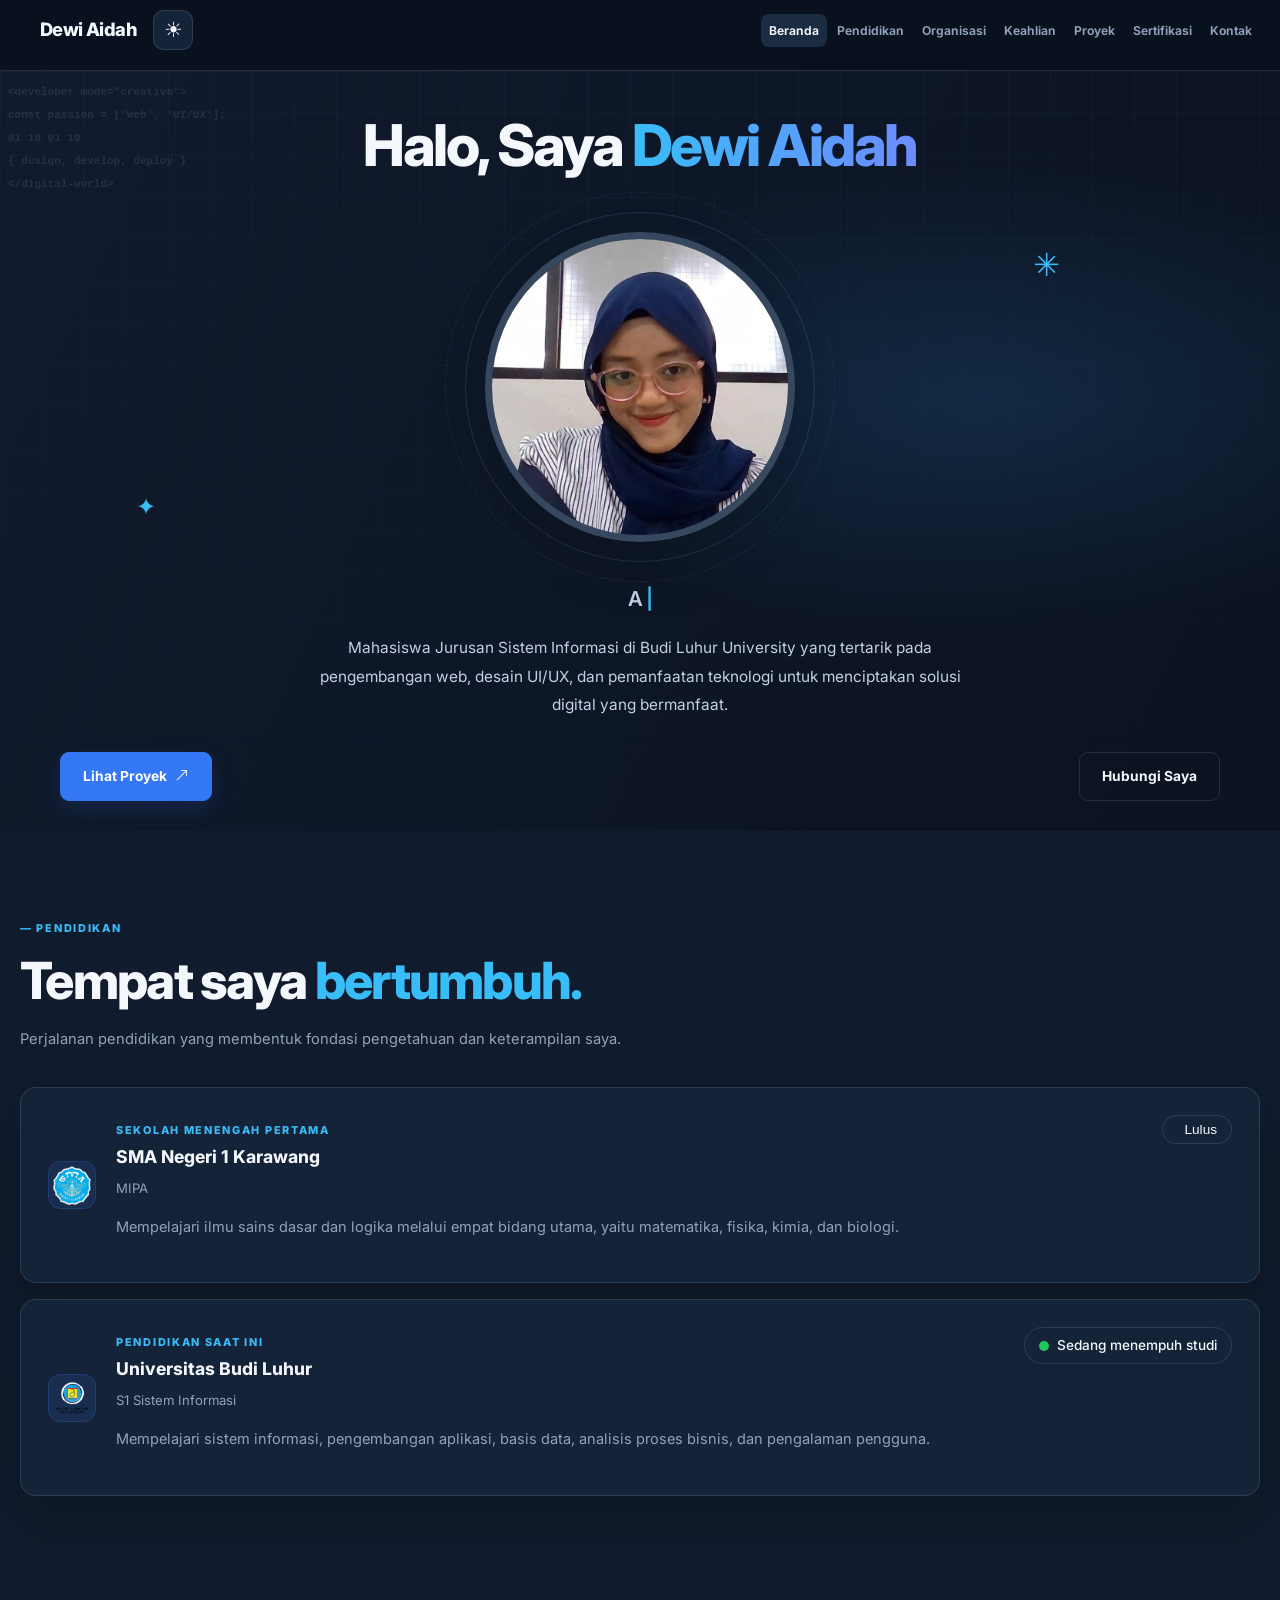
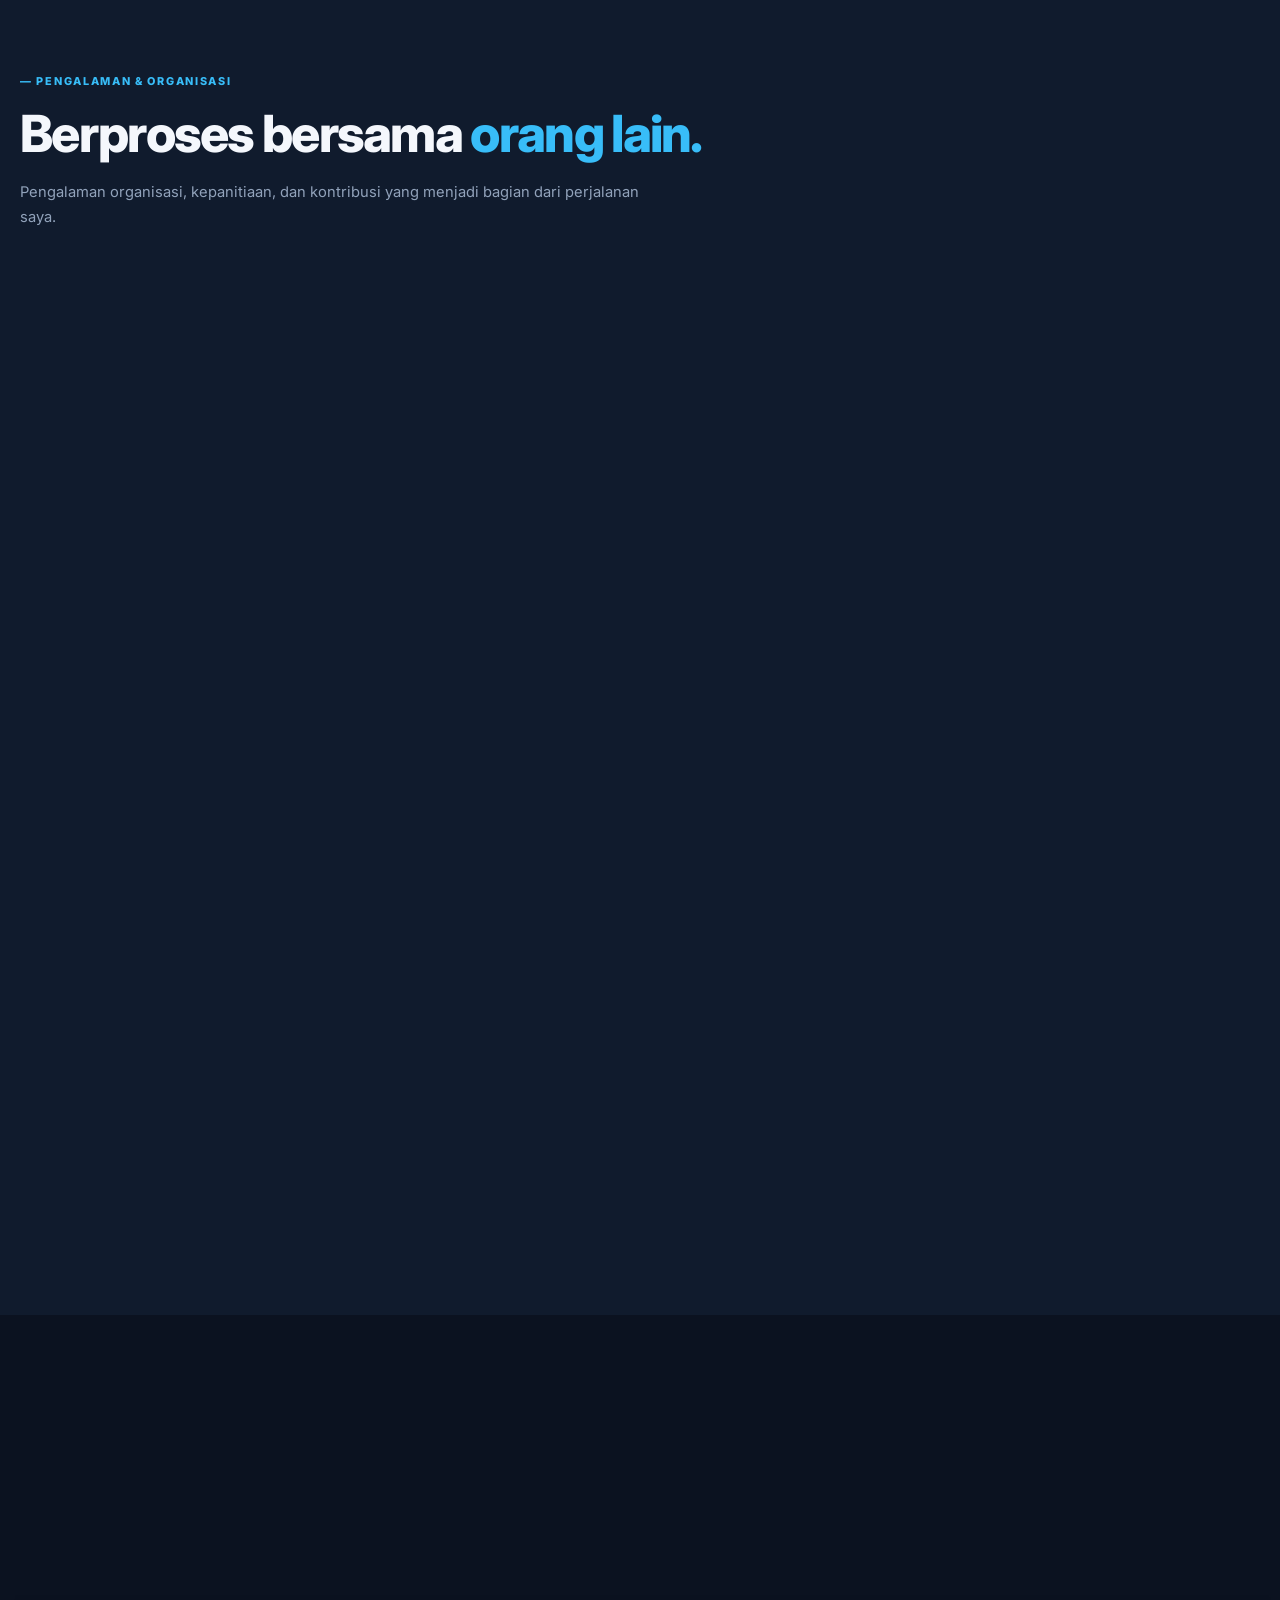
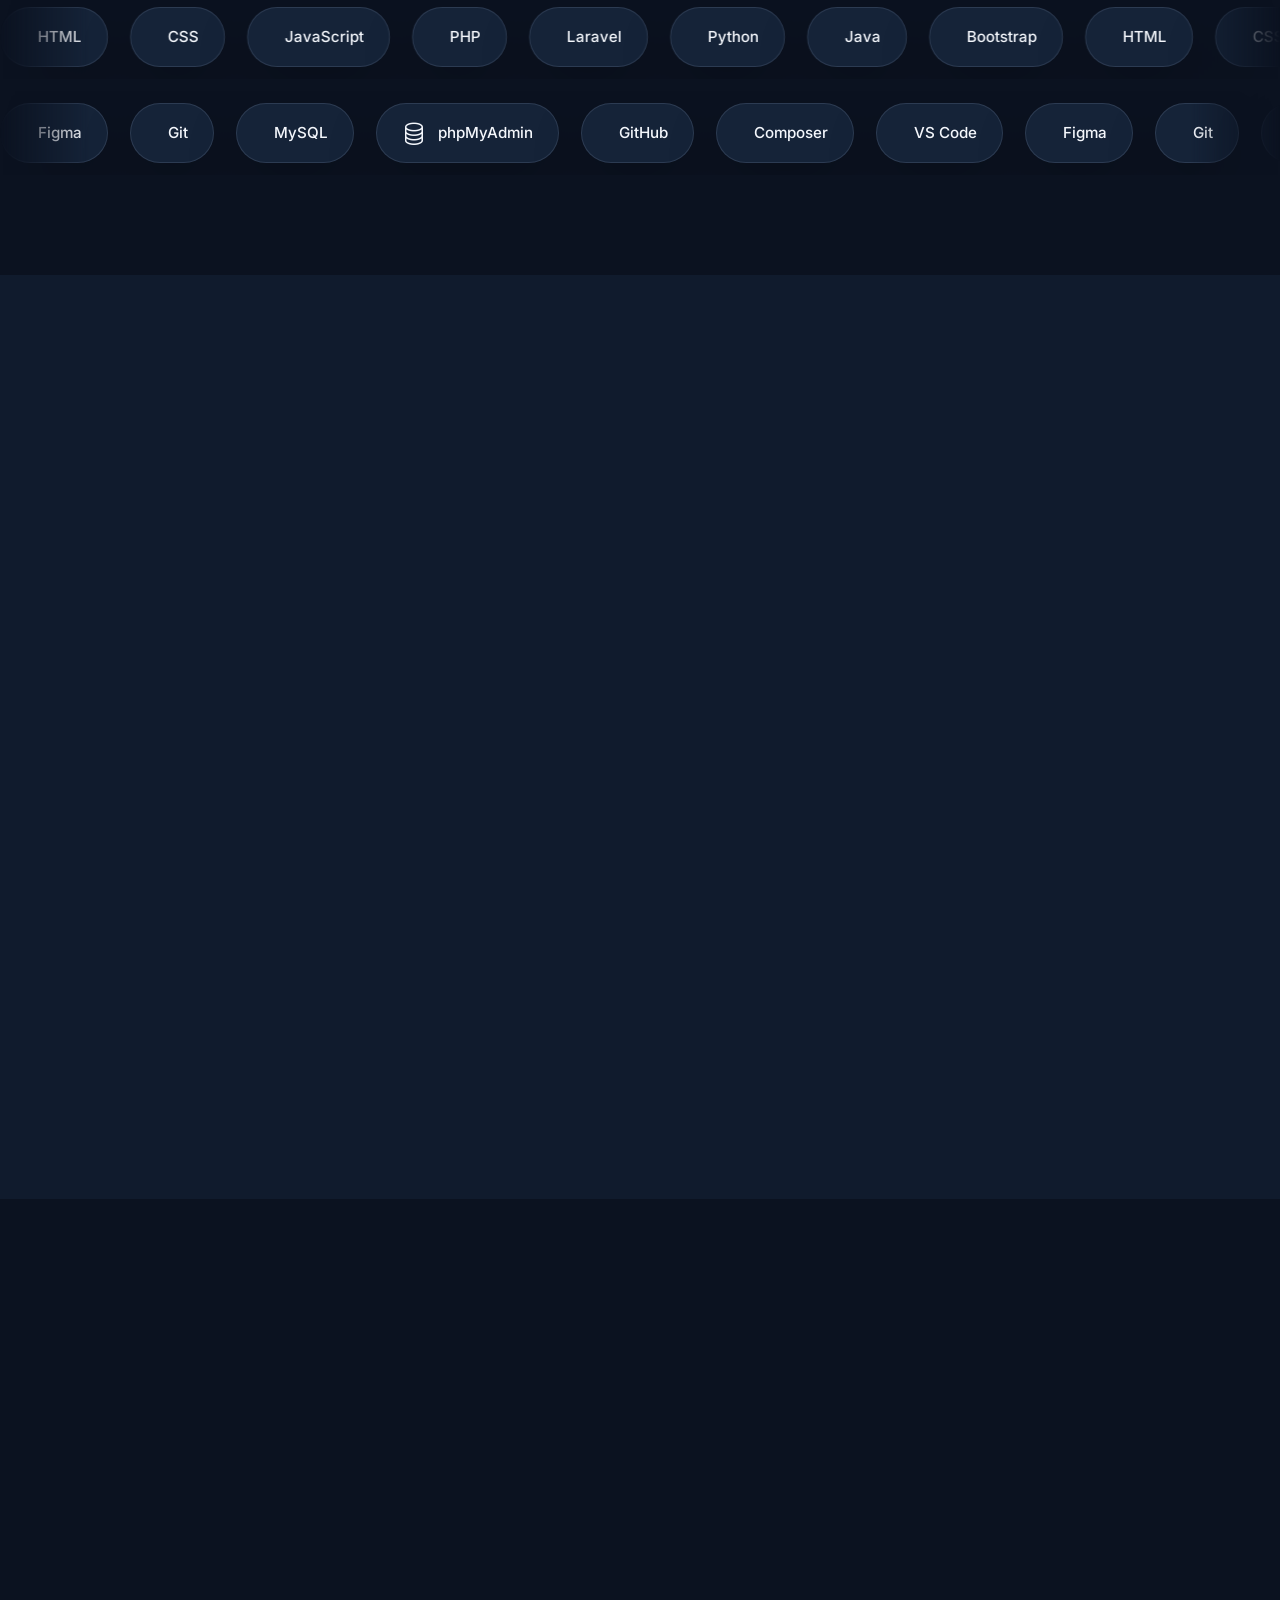
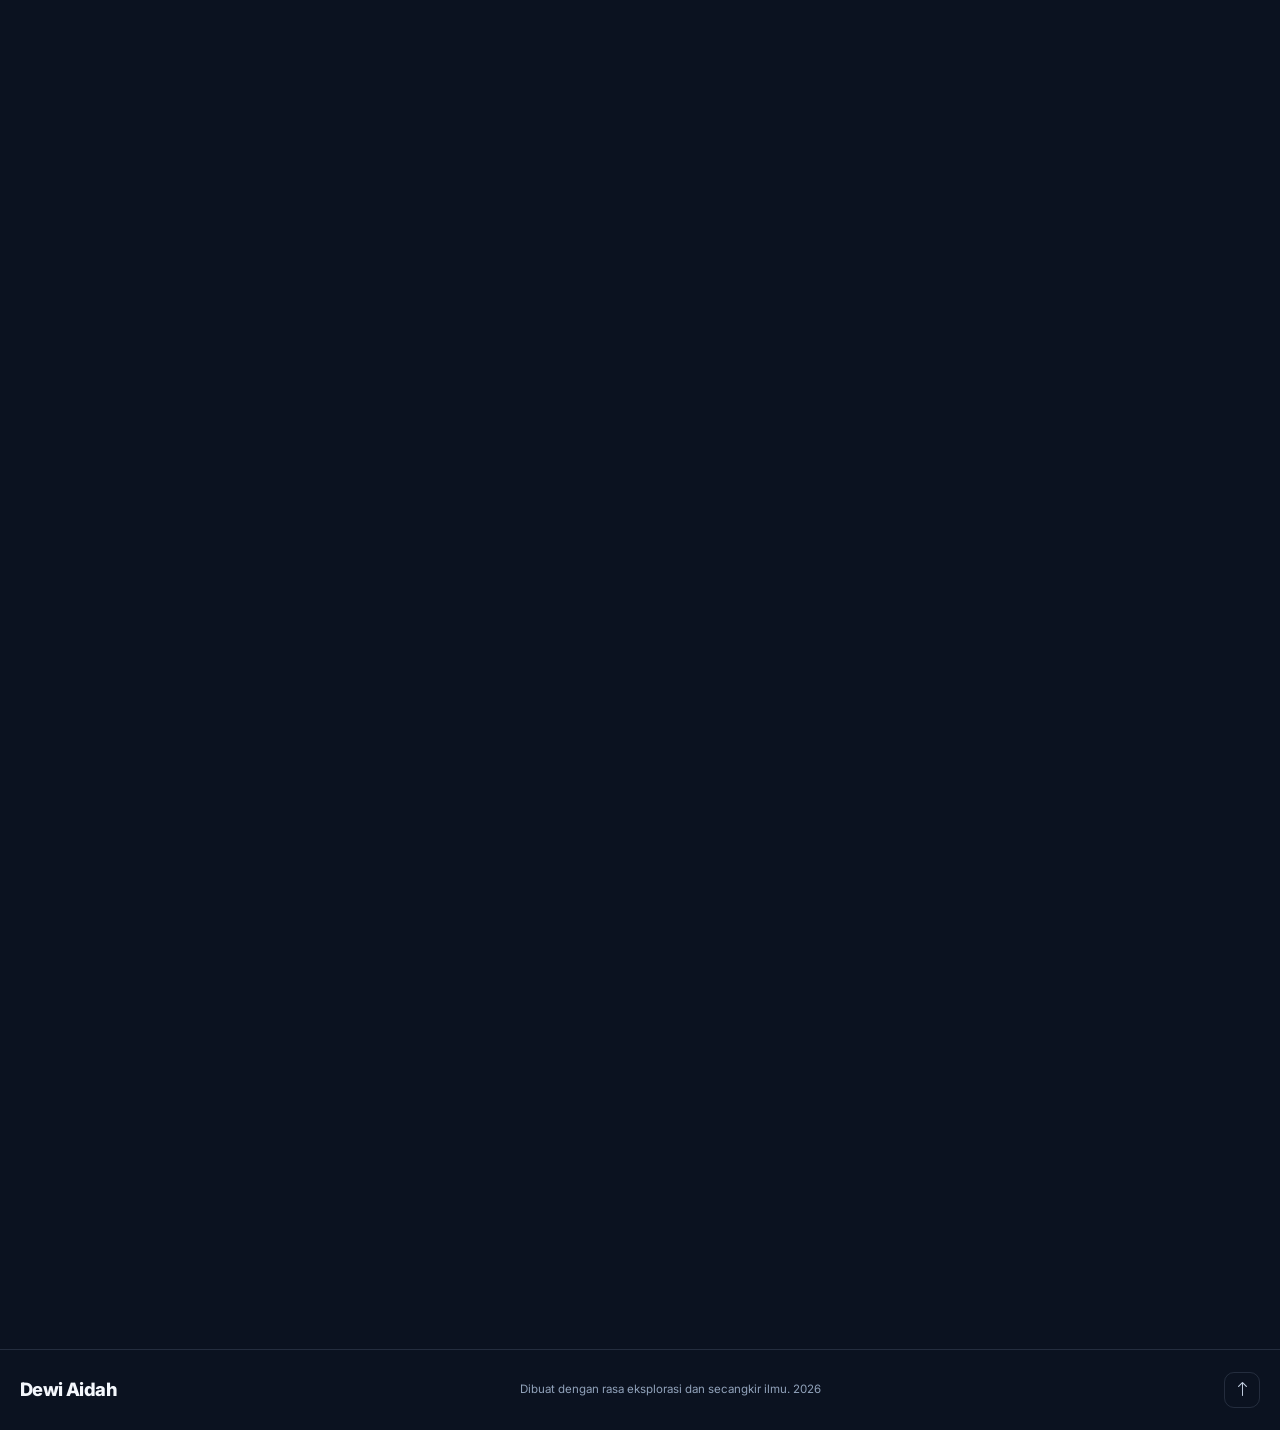
==== index.html @ b9f91bd3 "Rename cv.html to index.html" ====
<!doctype html>
<html lang="id" data-theme="dark">
<head>
  <meta charset="utf-8">
  <meta name="viewport" content="width=device-width, initial-scale=1">
  <meta name="description" content="Portfolio Dewi Aidah, mahasiswa Sistem Informasi Universitas Budi Luhur.">

  <title>Dewi Aidah — Portfolio</title>

  <!-- Bootstrap CSS lokal -->
  <link rel="stylesheet" href="./bootstrap/css/bootstrap.min.css">

  <!-- Bootstrap Icons lokal: pilih satu file saja -->
  <link rel="stylesheet" href="./bootstrap-icons/font/bootstrap-icons.min.css">

  <!-- Devicon: untuk ikon bahasa pemrograman dan teknologi -->
  <link rel="stylesheet" href="https://cdn.jsdelivr.net/gh/devicons/devicon@v2.17.0/devicon.min.css">

  <!-- CSS buatan sendiri: tetap paling akhir -->
  <link rel="stylesheet" href="./style.css">
  <link rel="stylesheet" href="./bootstrap-icons/font/bootstrap-icons.min.css">
<link rel="stylesheet"
      href="./bootstrap-icons-1.13.2/bootstrap-icons.min.css">
</style>
</head>

<body>
    <header class="site-header">
    <nav class="navbar navbar-expand-xl">
      <div class="container">
        <a class="navbar-brand brand" href="#home" aria-label="Dewi Aidah, ke beranda">Dewi Aidah</a>
        <div class="nav-actions order-xl-3">
  <button
    class="theme-toggle"
    id="themeToggle"
    type="button"
    aria-label="Aktifkan tema terang"
    title="Ganti tema">
    <span id="themeIcon" aria-hidden="true">☀</span>
  </button>

  <button class="navbar-toggler" id="navToggle" type="button" aria-controls="mainNav" aria-expanded="false" aria-label="Buka navigasi">
    <span id="menuIcon" aria-hidden="true">☰</span>
  </button>
</div>
        <div class="navbar-collapse order-xl-2" id="mainNav">
          <ul class="navbar-nav ms-xl-auto">
            <li class="nav-item"><a class="nav-link active" href="#home">Beranda</a></li>
            <li class="nav-item"><a class="nav-link" href="#education">Pendidikan</a></li>
            <li class="nav-item"><a class="nav-link" href="#organization">Organisasi</a></li>
            <li class="nav-item"><a class="nav-link" href="#skills">Keahlian</a></li>
            <li class="nav-item"><a class="nav-link" href="#projects">Proyek</a></li>
            <li class="nav-item"><a class="nav-link" href="#certificates">Sertifikasi</a></li>
            <li class="nav-item"><a class="nav-link" href="#contact">Kontak</a></li>
          </ul>
        </div>
      </div>
    </nav>
  </header>
  <main>
    <section class="hero section-anchor" id="home">
      <div class="code-text" aria-hidden="true">&lt;developer mode="creative"&gt;<br>  const passion = ['Web', 'UI/UX'];<br>  01 10 01 10<br> { design, develop, deploy }<br>&lt;/digital-world&gt;</div>
      <div class="hero-grid" aria-hidden="true"></div>
      <div class="container hero-container">
        <div class="row align-items-center g-5">
          <div class="col-lg-7 hero-copy reveal">
           
            <h1 text align="center">Halo, Saya <span class="gradient-text">Dewi Aidah</span></h1>
            <div class="col-lg-5 reveal">
            <div class="portrait-stage">
              <div class="portrait-orbit orbit-one"></div><div class="portrait-orbit orbit-two"></div>
              <div class="portrait-frame">
                <img src="images/FotoCV_Web.jpeg" alt="Foto profil Dewi Aidah" id="profilePhoto">
                <div class="portrait-placeholder" id="photoPlaceholder"><i class="bi bi-person-circle"></i><span>Tambahkan foto kamu</span></div>
              </div>
              
              <div class="portrait-spark spark-one">✳</div><div class="portrait-spark spark-two">✦</div>
            </div>
          </div>
        </div>
            <h2 class="hero-subtitle"><span id="typedText">Information Systems Student</span><span class="typing-cursor">|</span></h2>
            <p class="hero-description mx-auto" style="max-width: 650px;">Mahasiswa Jurusan Sistem Informasi di Budi Luhur University yang tertarik pada pengembangan web, desain UI/UX, dan pemanfaatan teknologi untuk menciptakan solusi digital yang bermanfaat.</p>
            <div class="hero-buttons">
              <a href="#projects" class="btn btn-primary-custom">Lihat Proyek<i class="bi bi-arrow-up-right"></i></a>
              <a href="#contact" class="btn btn-outline-custom">Hubungi Saya</a>
            </div>     
</div>
    </section>

<!-- Bagian Pendidikan -->
<section class="section section-soft section-anchor" id="education">
  <div class="container">
    <div class="section-heading reveal">
      <p class="section-index"> — PENDIDIKAN</p>
      <h2>Tempat saya <span>bertumbuh.</span></h2>
      <p class="section-intro">Perjalanan pendidikan yang membentuk fondasi pengetahuan dan keterampilan saya.</p>
    </div>

    <!-- SMAN 1 Karawang -->
    <article class="timeline-card reveal scroll-reveal">
      <div class="timeline-mark">
        <!-- Ganti ikon dengan tag img -->
        <img src="images/logoSmansa.png" alt="Logo SMAN 1 Karawang" class="institution-logo">
      </div>
      <div>
        <span class="eyebrow">SEKOLAH MENENGAH PERTAMA</span>
        <h3>SMA Negeri 1 Karawang</h3>
        <p class="card-subtitle">MIPA</p>
        <p class="body-copy">Mempelajari ilmu sains dasar dan logika melalui empat bidang utama, yaitu matematika, fisika, kimia, dan biologi.</p>
      </div>
      
<button class="btn status-badge status-graduated"><span></span>Lulus</button>
    </article>

    <!-- Universitas Budi Luhur -->
    <article class="timeline-card reveal scroll-reveal">
      <div class="timeline-mark">
        <!-- Ganti ikon dengan tag img -->
        <img src="images/logoBLU.png" alt="Logo Universitas Budi Luhur" class="institution-logo">
      </div>
      <div>
        <span class="eyebrow">PENDIDIKAN SAAT INI</span>
        <h3>Universitas Budi Luhur</h3>
        <p class="card-subtitle">S1 Sistem Informasi</p>
        <p class="body-copy">Mempelajari sistem informasi, pengembangan aplikasi, basis data, analisis proses bisnis, dan pengalaman pengguna.</p>
      </div>
      <!-- Badge Status dengan Titik Hijau Kelap-kelip -->
      <div class="status-badge">
        <span class="status-dot"></span>
        <span class="status-text">Sedang menempuh studi</span>
      </div>
    </article>
  </div>
</section>
<section
  class="section section-soft section-anchor"
  id="organization">
  <div class="container">

    <!-- JUDUL SECTION -->
    <div class="section-heading reveal">
      <p class="section-index">
        — PENGALAMAN & ORGANISASI
      </p>

      <h2>
        Berproses bersama <span>orang lain.</span>
      </h2>

      <p class="section-intro">
        Pengalaman organisasi, kepanitiaan, dan kontribusi
        yang menjadi bagian dari perjalanan saya.
      </p>
    </div>

    <!-- GRID CARD ORGANISASI -->
    <div class="organization-grid reveal">

      <!-- CARD ORGANISASI 1 -->
      <article class="organization-card scroll-reveal">

        <div class="organization-image">
          <img
            src="images/aslab.png"
            alt="Dokumentasi kegiatan organisasi pertama"
            loading="lazy">
        </div>

        <div class="organization-card-body">
          <span class="eyebrow">
            ORGANISASI / KEPANITIAAN
          </span>

          <h3>Laboratorium Komputer ICT Terpadu</h3>

          <p class="organization-role">
            Asisten Laboratorium · 2025-2026
          </p>

          <p class="organization-description">
            Mengelola operasional dan perawatan infrastruktur IT laboratorium, membantu praktikum dan asistensi, serta berkontribusi dalam program kerja labkom.
          </p>
        </div>

      </article>
      <!-- CARD ORGANISASI 2 -->
      <article class="organization-card scroll-reveal">

        <div class="organization-image">
          <img
            src="images/awbl.png"
            alt="Dokumentasi kegiatan organisasi ketiga"
            loading="lazy">
        </div>

        <div class="organization-card-body">
          <span class="eyebrow">
            KEGIATAN KAMPUS
          </span>

          <h3>Proyek Aplikasi Wawasan Kebudiluhuran</h3>

          <p class="organization-role">
            Pemateri · 2026
          </p>

          <p class="organization-description">
            Edukasi interaktif berbasis gamifikasi yang mengajak siswa sekolah dasar belajar memilah dan memanfaatkan sampah sejak dini melalui aktivitas yang menyenangkan dan edukatif.
          </p>
        </div>
      </article>
<!-- CARD ORGANISASI 3 -->
      <article class="organization-card scroll-reveal">

        <div class="organization-image">
          <img
            src="images/tesnika.png"
            alt="Dokumentasi kegiatan organisasi pertama"
            loading="lazy">
        </div>

        <div class="organization-card-body">
          <span class="eyebrow">
            ORGANISASI / KEPANITIAAN
          </span>

          <h3>Teater Seni SMAN 1 Karawang (Tesnika)</h3>

          <p class="organization-role">
            Wakil Ketua · 2023-2025
          </p>

          <p class="organization-description">
            Ekstrakurikuler teater yang mengembangkan kemampuan akting, komunikasi, dan kolaborasi melalui pertunjukan teater dan kegiatan seni.
          </p>
        </div>

      </article>
      <!-- CARD ORGANISASI 4 -->
      <article class="organization-card scroll-reveal">

        <div class="organization-image">
          <img
            src="images/osis.jpeg"
            alt="Dokumentasi kegiatan organisasi ketiga"
            loading="lazy">
        </div>

        <div class="organization-card-body">
          <span class="eyebrow">
            ORGANISASI / KEPANITIAAN
          </span>

          <h3>OSIS SMAN 1 Karawang</h3>

          <p class="organization-role">
            Divisi Prestasi dan Kreativitas Seni · 2023-2024
          </p>

          <p class="organization-description">
            Mengelola kegiatan dan program kerja OSIS, serta berkontribusi dalam pengembangan kreativitas seni maupun prestasi di lingkungan sekolah.
          </p>
        </div>

      </article>

    </div>
  </div>
</section>
    </div>
  </div>
</section>
    </div>
  </div>
</section>

<section class="section section-anchor" id="skills">
  <div class="container">
    <div class="section-heading reveal">
      <p class="section-index">— KEAHLIAN</p>
      <h2><span>Tools</span> & <span>Skills</span></h2>
      <p class="section-intro">
        Teknologi dan tools yang saya gunakan dalam proses belajar dan pengembangan proyek.
      </p>
    </div>
  </div>

  <!-- BARIS 1: BERGERAK KE KANAN -->
  <div class="skills-marquee" aria-label="Keahlian teknis">
    <div class="skills-track skills-track-right">

      <div class="skills-group">
        <span class="skill-item">
          <i class="devicon-html5-plain colored"></i>
          <span>HTML</span>
        </span>

        <span class="skill-item">
          <i class="devicon-css3-plain colored"></i>
          <span>CSS</span>
        </span>

        <span class="skill-item">
          <i class="devicon-javascript-plain colored"></i>
          <span>JavaScript</span>
        </span>

        <span class="skill-item">
          <i class="devicon-php-plain colored"></i>
          <span>PHP</span>
        </span>

        <span class="skill-item">
          <i class="devicon-laravel-plain colored"></i>
          <span>Laravel</span>
        </span>
        <span class="skill-item">
          <i class="devicon-python-plain colored"></i>
          <span>Python</span>
        </span>

        <span class="skill-item">
          <i class="devicon-java-plain colored"></i>
          <span>Java</span>
        </span>
        <span class="skill-item">
          <i class="devicon-bootstrap-plain colored"></i>
          <span>Bootstrap</span>
        </span>
      </div>

      <!-- DUPLIKASI -->
      <div class="skills-group" aria-hidden="true">
        <span class="skill-item">
          <i class="devicon-html5-plain colored"></i>
          <span>HTML</span>
        </span>

        <span class="skill-item">
          <i class="devicon-css3-plain colored"></i>
          <span>CSS</span>
        </span>

        <span class="skill-item">
          <i class="devicon-javascript-plain colored"></i>
          <span>JavaScript</span>
        </span>

        <span class="skill-item">
          <i class="devicon-php-plain colored"></i>
          <span>PHP</span>
        </span>

        <span class="skill-item">
          <i class="devicon-laravel-plain colored"></i>
          <span>Laravel</span>
        </span>

        <span class="skill-item">
          <i class="devicon-python-plain colored"></i>
          <span>Python</span>
        </span>

        <span class="skill-item">
          <i class="devicon-java-plain colored"></i>
          <span>Java</span>
        </span>

        <span class="skill-item">
          <i class="devicon-bootstrap-plain colored"></i>
          <span>Bootstrap</span>
        </span>
      </div>

    </div>
  </div>

  <!-- BARIS 2: BERGERAK KE KIRI -->
  <div class="skills-marquee" aria-label="Tools dan teknologi">
    <div class="skills-track skills-track-left">

      <div class="skills-group">
        <span class="skill-item">
          <i class="devicon-figma-plain colored"></i>
          <span>Figma</span>
        </span>

        <span class="skill-item">
          <i class="devicon-git-plain colored"></i>
          <span>Git</span>
        </span>

        <span class="skill-item">
          <i class="devicon-mysql-plain colored"></i>
          <span>MySQL</span>
        </span>

        <span class="skill-item">
  <i class="bi bi-database"></i>
  <span>phpMyAdmin</span>
</span>

        <span class="skill-item">
          <i class="devicon-github-original"></i>
          <span>GitHub</span>
        </span>

        <span class="skill-item">
          <i class="devicon-composer-line colored"></i>
          <span>Composer</span>
        </span>
        <span class="skill-item">
          <i class="devicon-vscode-plain colored"></i>
          <span>VS Code</span>
        </span>
      <!-- DUPLIKASI -->
      <div class="skills-group" aria-hidden="true">
        <span class="skill-item">
          <i class="devicon-figma-plain colored"></i>
          <span>Figma</span>
        </span>

        <span class="skill-item">
          <i class="devicon-git-plain colored"></i>
          <span>Git</span>
        </span>

        <span class="skill-item">
          <i class="devicon-mysql-plain colored"></i>
          <span>MySQL</span>
        </span>

        <span class="skill-item">
  <i class="bi bi-database"></i>
  <span>phpMyAdmin</span>
</span>

        <span class="skill-item">
          <i class="devicon-github-original"></i>
          <span>GitHub</span>
        </span>

        <span class="skill-item">
          <i class="devicon-composer-line colored"></i>
          <span>Composer</span>
        </span>

        <span class="skill-item">
          <i class="devicon-vscode-plain colored"></i>
          <span>VS Code</span>
        </span>
    </div>
  </div>
</section>


<section class="section section-soft section-anchor" id="projects">
  <div class="container">

    <div class="section-heading reveal">
      <p class="section-index">— PROYEK PILIHAN</p>
      <h2>Hal yang sedang dan <span>pernah saya bangun.</span></h2>
      <p class="section-intro">
        Kumpulan proyek, eksperimen, dan solusi digital
        yang saya kembangkan selama proses belajar.
      </p>
    </div>

    <div class="row g-4 project-showcase">

      <!-- PROYEK 1: DENGAN FOTO -->
      <div class="col-lg-4 col-md-6">
        <article class="project-tile reveal">

          <div class="project-visual visual-blue">
            <span class="project-category">WEB APPLICATION</span>

            <img
              src="images/dearbeauty.jpeg"
              alt="Preview aplikasi booking makeup artist"
              loading="lazy">

            <span class="project-index">01</span>
          </div>

          <div class="project-info">
            <h3>Sistem Booking Makeup Artist</h3>

            <p>
              Aplikasi pemesanan jasa makeup artist dengan
              fitur booking, pengelolaan pesanan, dan informasi layanan.
            </p>
            
<div class="project-tags">
  <span>Laravel 13</span>
  <span>PHP</span>
  <span>MySQL</span>
  <span>HTML5 & CSS3</span>
  <span>Bootstrap 5</span>
  <span>RESTful API</span>
  <span>Git Version Control</span>
</div>

<a
  href="https://dearbeauty-bookingmua.infinityfreeapp.com/"
  class="project-action"
  target="_blank"
  rel="noopener noreferrer">
  Lihat Proyek <i class="bi bi-arrow-up-right"></i>
</a>


        </article>
      </div>

      <!-- PROYEK 2: TANPA FOTO -->
      <div class="col-lg-4 col-md-6">
        <article class="project-tile project-featured reveal">

          <div class="project-visual visual-dark">
            <span class="project-category">WEB DEVELOPMENT</span>

            <!-- ILUSTRASI TANPA FOTO -->
            <div class="project-illustration">
              <i class="bi bi-code-slash"></i>
              <span>DEWI AIDAH</span>
              <small>Network & System Administration</small>
              <div class="illustration-lines">
                <span></span>
                <span></span>
                <span></span>
              </div>
            </div>

            <span class="project-index">02</span>
          </div>

          <div class="project-info">
            <h3>Simulasi Jaringan & Sistem Berbasis Linux</h3>

            <p>
              Mengonfigurasi jaringan dasar hingga menengah menggunakan MikroTik RouterBoards, subnetting, dan integrasi layanan jaringan berbasis Linux seperti web server (Nginx), domain sistem (DNS), transfer file (FTP), SSH, dan database.
            </p>

            <div class="project-tags">
              <span>MikroTik</span>
              <span>Linux</span>
              <span>Nginx</span>
              <span>DNS</span>
              <span>FTP</span>
              <span>SSH</span>
              <span>MySQL</span>
            </div>
          </div>
        </article>
      </div>

      <!-- PROYEK 3: DENGAN FOTO -->
      <div class="col-lg-4 col-md-6">
        <article class="project-tile reveal">

          <div class="project-visual visual-violet">
            <span class="project-category">UI/UX DESIGN</span>

            <img
              src="images/figma2.png"
              alt="Preview desain platform literasi digital"
              loading="lazy">

            <span class="project-index">03</span>
          </div>

          <div class="project-info">
            <h3>Platform Literasi Digital</h3>

            <p>
              Konsep platform pembelajaran berbasis permainan
              dan AI untuk membantu meningkatkan literasi anak.
            </p>

            <div class="project-tags">
              <span>UI/UX</span>
              <span>Figma</span>
            </div>
          </div>
        </article>
      </div>

    </div>
  </div>
</section>
<section class="section section-anchor" id="certificates">
  <div class="container">
    <div class="section-heading reveal">
      <p class="section-index">— SERTIFIKASI</p>
      <h2>Terus belajar, <span>terus berkembang.</span></h2>
      <p class="section-intro">
      Kumpulan sertifikasi, pelatihan, dan pencapaian dalam perjalanan akademik dan profesional saya.
      </p>
    </div>

    <div class="certificate-grid reveal">

      <!-- CARD SERTIFIKAT 1 -->
      <article class="certificate-card"
        data-certificate="images/EFE1.jpeg"
        data-title="Sertifikat Web Development"
        tabindex="0"
        role="button"
        aria-label="Lihat Sertifikat Web Development">

        <div class="certificate-image">
          <img
            src="images/EFE1.jpeg"
            alt="Sertifikat Web Development"
            loading="lazy">
          <div class="certificate-image-overlay">
            <i class="bi bi-zoom-in"></i>
            <span>Lihat Sertifikat</span>
          </div>
        </div>

        <div class="certificate-card-body">
          <span class="eyebrow">SERTIFIKASI / PELATIHAN</span>
          <h3>High school-level 4 English language training</h3>
          <p class="certificate-organizer">English For Everyone · April 2025</p>
          <p class="certificate-description">
            Online Course untuk meningkatkan kemampuan bahasa Inggris tingkat menengah-atas.
          </p>
        </div>
      </article>


      <!-- CARD SERTIFIKAT 2 -->
      <article class="certificate-card"
        data-certificate="images/ukbi.jpeg"
        data-title="Sertifikat Laravel"
        tabindex="0"
        role="button"
        aria-label="Lihat Sertifikat Laravel">

        <div class="certificate-image">
          <img
            src="images/ukbi.jpeg"
            alt="Sertifikat Laravel"
            loading="lazy">
          <div class="certificate-image-overlay">
            <i class="bi bi-zoom-in"></i>
            <span>Lihat Sertifikat</span>
          </div>
        </div>

        <div class="certificate-card-body">
          <span class="eyebrow">SERTIFIKASI / PELATIHAN</span>
          <h3>Uji  Kemahiran Berbahasa Indonesia</h3>
          <p class="certificate-organizer">Badan Pengembangan dan Pembinaan Bahasa melalui Kelompok Kepakaran dan Layanan Profesional · Mei 2025</p>
          <p class="certificate-description">
            Sertifikasi resmi untuk mengukur kemampuan berbahasa Indonesia secara profesional.
          </p>
        </div>
      </article>


      <!-- CARD SERTIFIKAT 3 -->
      <article class="certificate-card"
        data-certificate="images/MySkill.jpeg"
        data-title="Sertifikat UI/UX Design"
        tabindex="0"
        role="button"
        aria-label="Lihat Sertifikat UI/UX Design">

        <div class="certificate-image">
          <img
            src="images/MySkill.jpeg"
            alt="Sertifikat UI/UX Design"
            loading="lazy">
          <div class="certificate-image-overlay">
            <i class="bi bi-zoom-in"></i>
            <span>Lihat Sertifikat</span>
          </div>
        </div>

        <div class="certificate-card-body">
          <span class="eyebrow">SERTIFIKASI / PENCAPAIAN</span>
          <h3>Python Introduction for Data Analysis</h3>
          <p class="certificate-organizer">MySkill · Juni 2025</p>
          <p class="certificate-description">
            Sertifikasi untuk mengukur kemampuan dalam pengenalan Python untuk analisis data.
          </p>
        </div>
      </article>

      <!-- CARD SERTIFIKAT 4 -->
      <article class="certificate-card"
        data-certificate="images/EFE2.jpeg"
        data-title="Sertifikat Kompetensi"
        tabindex="0"
        role="button"
        aria-label="Lihat Sertifikat Kompetensi">

        <div class="certificate-image">
          <img
            src="images/EFE2.jpeg"
            alt="Sertifikat Kompetensi"
            loading="lazy">
          <div class="certificate-image-overlay">
            <i class="bi bi-zoom-in"></i>
            <span>Lihat Sertifikat</span>
          </div>
        </div>

        <div class="certificate-card-body">
          <span class="eyebrow">SERTIFIKASI / KOMPETENSI</span>
          <h3>High school-level 5 English language training</h3>
          <p class="certificate-organizer">English For Everyone · 2025</p>
          <p class="certificate-description">
            Online Course untuk meningkatkan kemampuan bahasa Inggris tingkat menengah-atas.
          </p>
        </div>
      </article>
      <!-- CARD SERTIFIKAT 5 -->
      <article class="certificate-card"
        data-certificate="images/RevoU.jpeg"
        data-title="Sertifikat Web Development"
        tabindex="0"
        role="button"
        aria-label="Lihat Sertifikat Web Development">

        <div class="certificate-image">
          <img
            src="images/RevoU.jpeg"
            alt="Sertifikat Web Development"
            loading="lazy">
          <div class="certificate-image-overlay">
            <i class="bi bi-zoom-in"></i>
            <span>Lihat Sertifikat</span>
          </div>
        </div>

        <div class="certificate-card-body">
          <span class="eyebrow">SERTIFIKASI / PELATIHAN</span>
          <h3>Intro to Data Analytics</h3>
          <p class="certificate-organizer">RevoU · 2025</p>
          <p class="certificate-description">
            Online Course untuk meningkatkan fundamental berkarir di Data Analytics
          </p>
        </div>
      </article>
      <!-- CARD SERTIFIKAT 6 -->
      <article class="certificate-card"
        data-certificate="images/MySkill_PTable.jpeg"
        data-title="Sertifikat Web Development"
        tabindex="0"
        role="button"
        aria-label="Lihat Sertifikat Web Development">

        <div class="certificate-image">
          <img
            src="images/MySkill_PTable.jpeg"
            alt="Sertifikat Web Development"
            loading="lazy">
          <div class="certificate-image-overlay">
            <i class="bi bi-zoom-in"></i>
            <span>Lihat Sertifikat</span>
          </div>
        </div>

        <div class="certificate-card-body">
          <span class="eyebrow">SERTIFIKASI / PELATIHAN</span>
          <h3>Pivot Table in Microsoft Excel</h3>
          <p class="certificate-organizer">MySkill · Juni 2025</p>
          <p class="certificate-description">
            Pelatihan pengembangan website dan teknologi web.
          </p>
        </div>
      </article>
      <!-- CARD SERTIFIKAT 7 -->
      <article class="certificate-card"
        data-certificate="images/bebras.jpeg"
        data-title="Sertifikat Web Development"
        tabindex="0"
        role="button"
        aria-label="Lihat Sertifikat Web Development">

        <div class="certificate-image">
          <img
            src="images/bebras.jpeg"
            alt="Sertifikat Web Development"
            loading="lazy">
          <div class="certificate-image-overlay">
            <i class="bi bi-zoom-in"></i>
            <span>Lihat Sertifikat</span>
          </div>
        </div>

        <div class="certificate-card-body">
          <span class="eyebrow">SERTIFIKASI / PELATIHAN</span>
          <h3>Workshop Nasional Bebras Indonesia 2025</h3>
          <p class="certificate-organizer">Nasional Bebras Indonesia · Oktober 2025</p>
          <p class="certificate-description">
            Forum kolaborasi pendidik se-Indonesia untuk meningkatkan literasi komputasi dan pemikiran komputasional di kalangan siswa.
          </p>
        </div>
      </article>
      <!-- CARD SERTIFIKAT 8 -->
      <article class="certificate-card"
        data-certificate="images/worthit.jpeg"
        data-title="Sertifikat Web Development"
        tabindex="0"
        role="button"
        aria-label="Lihat Sertifikat Web Development">

        <div class="certificate-image">
          <img
            src="images/worthit.jpeg"
            alt="Sertifikat Web Development"
            loading="lazy">
          <div class="certificate-image-overlay">
            <i class="bi bi-zoom-in"></i>
            <span>Lihat Sertifikat</span>
          </div>
        </div>

        <div class="certificate-card-body">
          <span class="eyebrow">SERTIFIKASI / PELATIHAN</span>
          <h3>Workshop IT: Unlock Your Algorithm Potential</h3>
          <p class="certificate-organizer">Laboratorium ICT · November 2025</p>
          <p class="certificate-description">
            Pelatihan Algoritma untuk meningkatkan kemampuan logika dan pemecahan masalah dalam pengembangan perangkat lunak.
          </p>
        </div>
      </article>
    </div>
  </div>
</section>


<!-- MODAL PREVIEW SERTIFIKAT -->
<div
  class="certificate-modal"
  id="certificateModal"
  aria-hidden="true"
  role="dialog"
  aria-modal="true"
  aria-label="Pratinjau sertifikat">

  <div class="certificate-modal-content">

    <button
  type="button"
  class="certificate-modal-close"
  id="closeCertificateModal"
  aria-label="Tutup pratinjau">
  &times;
</button>

    <h3 id="certificateModalTitle">Pratinjau Sertifikat</h3>
    <img
      src=""
      alt="Sertifikat ukuran besar"
      id="certificateFullImage">
  </div>
</div>

  </div>
</div>
<section class="section contact-section section-anchor" id="contact">
  <div class="container">
    <div class="contact-panel reveal">
      <div class="contact-glow"></div>
      <p class="section-index">KONTAK</p>
      <h2 class="contact-title">Hubungi Saya</h2>
      <p class="contact-text">
        Terbuka untuk bertukar ide, belajar bersama, dan berkolaborasi
        dalam proyek yang bermanfaat.
      </p>
      
<div class="contact-socials">
  <a href="mailto:dewiaidah48@gmail.com">
    <i class="bi bi-envelope-fill"></i>
    <span>Email</span>
  </a>

  <a href="https://www.linkedin.com/in/dewiaidah/" target="_blank" rel="noopener noreferrer">
    <i class="bi bi-linkedin"></i>
    <span>LinkedIn</span>
  </a>

  <a href="https://github.com/dewiaidah" target="_blank" rel="noopener noreferrer">
    <i class="bi bi-github"></i>
    <span>GitHub</span>
  </a>

  <a href="https://www.instagram.com/dew.aidh_" target="_blank" rel="noopener noreferrer">
    <i class="bi bi-instagram"></i>
    <span>Instagram</span>
  </a>
      </div>
    </div>
  </div>
</section>

  <footer class="site-footer"><div class="container footer-inner"><a class="navbar-brand brand" href="#home">Dewi Aidah</a><p>Dibuat dengan rasa eksplorasi dan secangkir ilmu. <span id="currentYear"></span></p><a href="#home" class="back-top" aria-label="Kembali ke atas"><i class="bi bi-arrow-up"></i></a></div></footer>
  <script src="bootstrap/js/bootstrap.bundle.min.js"></script>
  <script src="script.js"></script>
</body>
</html>
---- style.css ----
@import url('https://fonts.googleapis.com/css2?family=Inter:wght@400;500;600;700;800&display=swap');

:root { color-scheme: dark; --bg: #0b1220; --bg-soft: #101b2d; --surface: #152338; --surface-raised: #1b2b42; --header: rgba(10, 17, 31, .94); --text: #f4f7fc; --text-soft: #c4d0e2; --muted: #91a2ba; --line: rgba(159, 180, 208, .17); --accent: #3478f6; --accent-bright: #38bdf8; --accent-contrast: #fff; --hero-glow: rgba(39, 125, 191, .20); --shadow: 0 22px 55px rgba(0, 0, 0, .20); --grid-line: rgba(125, 159, 198, .045); --transition: .25s ease; }
html[data-theme="light"] { color-scheme: light; --bg: #f7f9fc; --bg-soft: #eef3fa; --surface: #ffffff; --surface-raised: #f5f8fd; --header: rgba(255, 255, 255, .93); --text: #142034; --text-soft: #34445c; --muted: #64748b; --line: rgba(46, 67, 98, .15); --accent: #245fdf; --accent-bright: #087fae; --accent-contrast: #fff; --hero-glow: rgba(61, 145, 207, .13); --shadow: 0 22px 55px rgba(30, 58, 91, .10); --grid-line: rgba(55, 92, 140, .055); }
* { box-sizing: border-box; }
html { scroll-behavior: smooth; scroll-padding-top: 90px; }
body { margin: 0; background: var(--bg); color: var(--text); font-family: Inter, system-ui, -apple-system, "Segoe UI", sans-serif; line-height: 1.7; transition: background var(--transition), color var(--transition); }
a { color: inherit; text-decoration: none; }
button, a { -webkit-tap-highlight-color: transparent; }
.section-anchor { scroll-margin-top: 82px; }
.site-header { position: sticky; top: 0; z-index: 1000; background: var(--header); border-bottom: 1px solid var(--line); backdrop-filter: blur(18px); }
.navbar { min-height: 70px; padding: 10px 0; }
.brand { color: var(--text); font-size: 1.15rem; font-weight: 800; letter-spacing: -.6px; white-space: nowrap; }
.brand:hover { color: var(--text); }
.brand span { color: var(--accent-bright); }
.brand b { color: var(--accent-bright); font-size: .9em; }
.navbar-nav { gap: 2px; align-items: center; }
.nav-link { color: var(--muted); padding: 9px 10px !important; border-radius: 8px; font-size: .78rem; font-weight: 650; transition: color var(--transition), background var(--transition); white-space: nowrap; }
.nav-link:hover, .nav-link.active { color: var(--text); background: var(--surface-raised); }
.nav-actions { display: flex; align-items: center; gap: 10px; margin-left: 12px; }
.theme-toggle { width: 39px; height: 39px; display: inline-flex; justify-content: center; align-items: center; border: 1px solid var(--line); border-radius: 12px; background: var(--surface); color: var(--text); font-size: 1rem; transition: transform var(--transition), border-color var(--transition); }
.theme-toggle:hover { transform: translateY(-2px); border-color: var(--accent); }
.navbar-toggler { border: 1px solid var(--line); background: var(--surface); padding: 7px 9px; }
.navbar-toggler:focus { box-shadow: 0 0 0 3px var(--hero-glow); }
.navbar-toggler-icon { filter: invert(1); }
html[data-theme="light"] .navbar-toggler-icon { filter: none; }
.hero { position: relative; overflow: hidden; min-height: 590px; padding: 24px 20px 30px; background: radial-gradient(ellipse at 77% 43%, var(--hero-glow), transparent 38%), linear-gradient(115deg, var(--bg-soft), var(--bg)); }
.hero-grid { position: absolute; inset: 0; pointer-events: none; background-image: linear-gradient(var(--grid-line) 1px, transparent 1px), linear-gradient(90deg, var(--grid-line) 1px, transparent 1px); background-size: 42px 42px; mask-image: linear-gradient(to bottom, black, transparent 95%); }
.code-text { position: absolute; top: 10px; left: 8px; color: var(--muted); opacity: .16; font: 600 11px/2.1 ui-monospace, SFMono-Regular, Menlo, monospace; pointer-events: none; }
.hero-container { position: relative; z-index: 1; }
.hero-copy { padding-top: 18px; }
.availability { display: inline-flex; align-items: center; gap: 9px; padding: 8px 14px; margin-bottom: 23px; border: 1px solid var(--line); border-radius: 100px; background: var(--surface-raised); color: var(--text-soft); font-size: .76rem; }
.pulse { width: 8px; height: 8px; border-radius: 50%; background: #31d18b; box-shadow: 0 0 0 4px rgba(49, 209, 139, .12); }
.hero-kicker, .section-index, .eyebrow { margin: 0 0 12px; color: var(--accent-bright); font-size: .68rem; font-weight: 800; letter-spacing: 1.7px; }
.hero h1 { margin: 0 0 14px; font-size: clamp(2.55rem, 4.5vw, 4.2rem); line-height: 1.12; font-weight: 800; letter-spacing: -2.5px; }
.gradient-text { background: linear-gradient(95deg, var(--accent-bright), #6e8bff); color: transparent; background-clip: text; -webkit-background-clip: text; }
.hero-subtitle { min-height: 32px; margin: 0 0 18px; color: var(--muted); font-size: clamp(1rem, 1.8vw, 1.28rem); font-weight: 600; text-align: center; }
#typedText { color: var(--text-soft); text-align: center; }
.typing-cursor { margin-left: 3px; color: var(--accent-bright); animation: blink .8s steps(2, start) infinite; }

@keyframes blink {to { visibility: hidden; } }
.hero-description { max-width: 600px; width: 100%; margin: 0 auto 27px; color: var(--text-soft); font-size: .96rem; line-height: 1.85; text-align: center; }
/* Baris tombol berada di bawah konten hero */
.hero-buttons { position: relative; display: flex; align-items: center; justify-content: space-between; gap: 20px; width: 100%; margin: 32px auto 0; padding: 0 20px; box-sizing: border-box; z-index: 2; }
.hero-buttons .btn { flex: 0 0 auto; display: inline-flex; align-items: center; justify-content: center; gap: 8px; }

/* Tampilan HP */
@media (max-width: 576px) {.hero-buttons { margin-top: 24px; padding: 0 4px; gap: 12px; }
.hero-buttons .btn { flex: 1 1 0; min-width: 0; padding: 12px 10px; font-size: 0.78rem; }

}
.btn-primary-custom, .btn-outline-custom { min-height: 48px; display: inline-flex; align-items: center; justify-content: center; gap: 10px; padding: 12px 22px; border-radius: 9px; font-size: .86rem; font-weight: 700; transition: transform var(--transition), background var(--transition), border-color var(--transition); }
.btn-primary-custom { border: 1px solid var(--accent); background: var(--accent); color: var(--accent-contrast); box-shadow: 0 8px 22px rgba(52, 120, 246, .15); }
.btn-primary-custom:hover { transform: translateY(-2px); border-color: var(--accent-bright); background: var(--accent-bright); color: #061526; }
.btn-outline-custom { border: 1px solid var(--line); background: transparent; color: var(--text); }
.btn-outline-custom:hover { transform: translateY(-2px); border-color: var(--accent); background: var(--surface); color: var(--text); }
.hero-socials { display: flex; gap: 18px; margin-top: 25px; }
.hero-socials a { color: var(--muted); font-size: 1.1rem; transition: color var(--transition), transform var(--transition); }
.hero-socials a:hover { color: var(--accent-bright); transform: translateY(-2px); }
.portrait-stage { position: relative; min-height: 390px; display: flex; align-items: center; justify-content: center; }
.portrait-frame { position: relative; z-index: 2; width: clamp(230px, 25vw, 310px); aspect-ratio: 1; overflow: hidden; border: 7px solid rgba(143, 166, 192, .28); border-radius: 50%; background: var(--surface); box-shadow: var(--shadow); }
.portrait-frame img { width: 100%; height: 100%; display: block; object-fit: cover; object-position: center; }
.portrait-placeholder { display: none; width: 100%; height: 100%; flex-direction: column; align-items: center; justify-content: center; gap: 10px; color: var(--muted); font-size: .8rem; }
.portrait-placeholder i { font-size: 4rem; color: var(--accent-bright); }
.portrait-orbit { position: absolute; width: 350px; max-width: 95%; aspect-ratio: 1; border: 1px solid var(--line); border-radius: 50%; }
.orbit-two { width: 390px; max-width: 100%; border-style: dashed; opacity: .65; }
.floating-status { position: absolute; z-index: 3; right: 0; bottom: 42px; display: flex; align-items: center; gap: 10px; padding: 10px 15px 10px 10px; border: 1px solid var(--line); border-radius: 13px; background: var(--surface-raised); box-shadow: var(--shadow); }
.status-check { width: 37px; height: 37px; display: grid; place-items: center; border-radius: 10px; background: rgba(52, 120, 246, .15); color: var(--accent-bright); }
.floating-status b, .floating-status small { display: block; }
.floating-status b { font-size: .74rem; }
.floating-status small { color: var(--muted); font-size: .66rem; }
.portrait-spark { position: absolute; z-index: 3; color: var(--accent-bright); }
.spark-one { top: 46px; right: 15%; font-size: 2rem; }
.spark-two { bottom: 54px; left: 8%; font-size: 1.5rem; }
.scroll-cue { display: inline-flex; align-items: center; gap: 12px; margin-top: 22px; color: var(--muted); font-size: .61rem; font-weight: 800; letter-spacing: 1.8px; }
.scroll-cue span { width: 32px; height: 1px; background: var(--muted); }
.section { padding: 88px 0; background: var(--bg); transition: background var(--transition); }
.section-soft { background: var(--bg-soft); }
.section-heading { margin-bottom: 35px; }
.section-index { margin-bottom: 13px; }
.section-heading h2 { margin: 0 0 15px; font-size: clamp(2rem, 4vw, 3.2rem); line-height: 1.2; font-weight: 800; letter-spacing: -1.7px; }
.section-heading h2 span { color: var(--accent-bright); }
.section-intro { max-width: 620px; margin: 0; color: var(--muted); font-size: .92rem; }
.about-lead { max-width: 690px; color: var(--text); font-size: 1.18rem; font-weight: 600; line-height: 1.75; }
.body-copy { color: var(--muted); font-size: .91rem; line-height: 1.85; }
.info-panel { padding: 7px 22px; border: 1px solid var(--line); border-radius: 15px; background: var(--surface); }
.info-row { display: flex; justify-content: space-between; gap: 18px; padding: 14px 0; border-bottom: 1px solid var(--line); font-size: .82rem; }
.info-row:last-child { border-bottom: 0; }
.info-row span { color: var(--muted); }
.info-row strong { text-align: right; font-weight: 650; }
.timeline-card, .experience-card { position: relative; display: flex; align-items: flex-start; gap: 20px; padding: 27px; border: 1px solid var(--line); border-radius: 16px; background: var(--surface); box-shadow: var(--shadow); }
.timeline-mark, .experience-icon, .certificate-icon { flex: 0 0 48px; width: 48px; height: 48px; display: grid; place-items: center; border: 1px solid rgba(52, 120, 246, .22); border-radius: 13px; background: rgba(52, 120, 246, .12); color: var(--accent-bright); font-size: 1.3rem; }
.timeline-card h3, .experience-card h3, .project-body h3, .certificate-copy h3, .activity-card h3 { margin: 0 0 5px; font-size: 1.1rem; font-weight: 750; }
.timeline-card + .timeline-card { margin-top: 16px; }
.card-subtitle { margin: 0 0 13px; color: var(--muted); font-size: .82rem; }
.timeline-date { margin-left: auto; color: var(--muted); font-size: .72rem; white-space: nowrap; }
.experience-main { flex: 1; }
.tag-list, .skill-chips { display: flex; flex-wrap: wrap; gap: 8px; }
.tag-list span, .skill-chips span { padding: 6px 10px; border: 1px solid var(--line); border-radius: 7px; background: var(--surface-raised); color: var(--text-soft); font-size: .7rem; font-weight: 600; }
.empty-state { display: flex; align-items: center; gap: 17px; padding: 25px; border: 1px dashed var(--line); border-radius: 15px; color: var(--muted); }
.empty-state i { color: var(--accent-bright); font-size: 1.8rem; }
.empty-state p { margin: 0; font-size: .88rem; }
.skill-groups { display: grid; grid-template-columns: repeat(3, minmax(0, 1fr)); gap: 17px; }
.skill-group { padding: 23px; border: 1px solid var(--line); border-radius: 15px; background: var(--surface); }
.skill-group-heading { display: flex; align-items: center; gap: 11px; margin-bottom: 19px; }
.skill-group-heading i { color: var(--accent-bright); font-size: 1.25rem; }
.skill-group-heading h3 { margin: 0; font-size: .96rem; font-weight: 750; }
.skill-chips span { padding: 7px 11px; background: var(--surface-raised); }
.project-card { height: 100%; overflow: hidden; border: 1px solid var(--line); border-radius: 16px; background: var(--surface); transition: transform var(--transition), border-color var(--transition), box-shadow var(--transition); }
.project-card:hover { transform: translateY(-5px); border-color: rgba(56, 189, 248, .45); box-shadow: var(--shadow); }
.project-art { position: relative; min-height: 225px; display: grid; place-items: center; overflow: hidden; }
.project-art-blue { background: linear-gradient(135deg, #122d50, #1b4a75); }
.project-art-violet { background: linear-gradient(135deg, #282348, #3c467a); }
html[data-theme="light"] .project-art-blue { background: linear-gradient(135deg, #dbeafe, #c4e5fa); }
html[data-theme="light"] .project-art-violet { background: linear-gradient(135deg, #e9e4ff, #d8e4ff); }
.browser-bar { position: absolute; top: 35px; width: 72%; display: flex; align-items: center; gap: 5px; padding: 10px 12px; border: 1px solid rgba(255, 255, 255, .15); border-radius: 9px 9px 0 0; background: rgba(7, 18, 34, .7); color: #dce9fb; font-size: .62rem; }
.browser-bar i { width: 6px; height: 6px; border-radius: 50%; background: #6ba7f9; }
.browser-bar span { margin-left: auto; opacity: .7; }
.mock-layout { position: absolute; top: 62px; width: 72%; height: 125px; display: flex; gap: 10px; padding: 12px; border: 1px solid rgba(255, 255, 255, .15); border-radius: 0 0 9px 9px; background: rgba(8, 20, 38, .56); }
.mock-sidebar { width: 24%; border-radius: 5px; background: rgba(94, 161, 241, .3); }
.mock-content { flex: 1; display: grid; grid-template-columns: 1fr 1fr; gap: 7px; }
.mock-content b { height: 10px; border-radius: 3px; background: rgba(198, 222, 255, .4); }
.mock-content div { height: 42px; border-radius: 5px; background: rgba(79, 139, 220, .3); }
.project-number { position: absolute; bottom: 14px; left: 18px; color: rgba(255, 255, 255, .75); font-size: .62rem; font-weight: 800; letter-spacing: 1.5px; }
.book-shape, .game-shape { position: absolute; display: grid; place-items: center; width: 112px; height: 135px; border: 1px solid rgba(255, 255, 255, .25); border-radius: 13px; background: rgba(10, 20, 50, .3); color: #e5ecff; font-size: 3rem; box-shadow: 0 20px 40px rgba(0, 0, 0, .15); }
.book-shape { transform: translate(-28px, -3px) rotate(-8deg); }
.game-shape { width: 82px; height: 82px; transform: translate(66px, 24px) rotate(9deg); font-size: 2rem; background: rgba(112, 135, 226, .55); }
.project-body { padding: 23px; }
.project-meta { margin-bottom: 9px; color: var(--accent-bright); font-size: .64rem; font-weight: 800; letter-spacing: 1.4px; }
.project-body h3 { font-size: 1.15rem; }
.project-body p { min-height: 75px; margin: 10px 0 15px; color: var(--muted); font-size: .84rem; line-height: 1.8; }
.project-link, .certificate-link { display: inline-flex; align-items: center; gap: 8px; margin-top: 18px; color: var(--accent-bright); font-size: .8rem; font-weight: 700; }
.certificate-list { border-top: 1px solid var(--line); }
.certificate-row { display: flex; align-items: center; gap: 16px; padding: 22px 0; border-bottom: 1px solid var(--line); }
.certificate-copy { flex: 1; }
.certificate-copy .eyebrow { margin-bottom: 4px; font-size: .61rem; }
.certificate-copy h3 { font-size: .97rem; }
.certificate-copy p { margin: 0; color: var(--muted); font-size: .78rem; }
.certificate-link { margin-top: 0; white-space: nowrap; }
.activity-grid { display: grid; grid-template-columns: repeat(2, minmax(0, 1fr)); gap: 16px; }
.activity-card { display: flex; align-items: flex-start; gap: 15px; padding: 22px; border: 1px solid var(--line); border-radius: 15px; background: var(--surface); }
.activity-card > i { color: var(--accent-bright); font-size: 1.45rem; }
.activity-card h3 { font-size: .96rem; }
.activity-card p { margin: 0; color: var(--muted); font-size: .82rem; }
/*CONTACT SECTION*/

.contact-section { padding-top: 55px; }
.contact-panel { position: relative; overflow: hidden; padding: clamp(30px, 6vw, 65px); border: 1px solid var(--line); border-radius: 20px; background: var(--surface); text-align: center; }
.contact-glow { position: absolute; top: -170px; right: -70px; width: 350px; height: 350px; border-radius: 50%; background: var(--hero-glow); filter: blur(20px); pointer-events: none; }
.contact-panel > *:not(.contact-glow) { position: relative; z-index: 1; }
/* Label KONTAK */

.contact-panel .section-index { margin-bottom: 15px; text-align: center; }
/* Judul Hubungi Saya */

.contact-panel h2 { margin: 0 0 16px; font-size: clamp(2rem, 4vw, 3rem); line-height: 1.2; font-weight: 800; letter-spacing: -1.5px; text-align: center; color: var(--text); }
/* Deskripsi kontak */

.contact-text { max-width: 550px; margin: 0 auto 30px; color: var(--muted); font-size: .91rem; line-height: 1.85; text-align: center; }
/* Baris kontak */

.contact-socials { display: flex; align-items: center; justify-content: space-evenly; flex-wrap: wrap; gap: 20px 30px; width: 100%; margin-top: 30px; padding-top: 25px; border-top: 1px solid var(--line); }

/* Link kontak yang menandakan elemen dapat diklik */
.contact-socials a {
    display: inline-flex;
    align-items: center;
    justify-content: center;
    gap: 9px;
    color: var(--accent-bright);
    font-size: .99rem;
    font-weight: 600;
    white-space: nowrap;
    transition: color var(--transition), transform var(--transition);
}

.contact-socials a i {
    display: inline-block;
    font-size: 1.5rem;
    line-height: 1;
    font-style: normal;
    flex-shrink: 0;
    color: var(--accent-bright);
    transition: color var(--transition);
}

.contact-socials a:hover {
    color: var(--accent);
    transform: translateY(-3px);
}

.contact-socials a:hover i {
    color: var(--accent);
}

.contact-socials a:focus-visible {
    outline: 2px solid var(--accent-bright);
    outline-offset: 5px;
    border-radius: 4px;
}

.site-footer { padding: 22px 0; border-top: 1px solid var(--line); background: var(--bg); }
.footer-inner { display: flex; align-items: center; justify-content: space-between; gap: 16px; }
.footer-inner p { margin: 0; color: var(--muted); font-size: .72rem; text-align: center; }
.back-top { width: 36px; height: 36px; display: grid; place-items: center; border: 1px solid var(--line); border-radius: 10px; color: var(--text-soft); }
.back-top:hover { color: var(--accent-bright); border-color: var(--accent); }
.reveal { opacity: 0; transform: translateY(18px); transition: opacity .65s ease, transform .65s ease; }
.reveal.is-visible { opacity: 1; transform: translateY(0); }

@media (max-width: 1399.98px) {.nav-link { padding-inline: 7px !important; font-size: .73rem; } }

@media (max-width: 1199.98px) {.nav-actions { margin-left: auto; }
.navbar-collapse { padding: 12px 0 8px; }
.navbar-nav { align-items: stretch; }
.nav-link { padding: 10px 12px !important; font-size: .84rem; }
.hero { padding-top: 55px; } }

@media (max-width: 991.98px) {.hero { min-height: auto; }
.hero-copy { padding-top: 0; }
.portrait-stage { min-height: 350px; max-width: 470px; margin: 0 auto; }
.floating-status { right: 3%; bottom: 20px; }
.section { padding: 72px 0; }
.skill-groups { grid-template-columns: 1fr; }
.skill-group { padding: 20px; } }

@media (max-width: 575.98px) {.hero { padding: 42px 0 28px; }
.hero h1 { font-size: clamp(2.35rem, 10.5vw, 3.4rem); letter-spacing: -1.8px; }
.hero-description { font-size: .9rem; }
.hero-buttons .btn { width: 100%; }
.portrait-stage { min-height: 320px; }
.portrait-frame { width: min(68vw, 255px); }
.portrait-orbit { width: 80vw; }
.orbit-two { width: 88vw; }
.floating-status { right: 0; bottom: 12px; }
.spark-one { right: 5%; top: 30px; }
.spark-two { left: 3%; bottom: 32px; }
.section { padding: 62px 0; }
.section-heading h2 { letter-spacing: -1px; }
.about-lead { font-size: 1.05rem; }
.timeline-card, .experience-card { flex-wrap: wrap; padding: 20px; gap: 14px; }
.timeline-date { width: 100%; margin-left: 62px; }
.info-panel { padding-inline: 15px; }
.info-row { font-size: .76rem; }
.project-art { min-height: 195px; }
.project-body { padding: 19px; }
.project-body p { min-height: auto; }
.certificate-row { align-items: flex-start; gap: 12px; }
.certificate-icon { flex-basis: 40px; width: 40px; height: 40px; }
.certificate-copy h3 { font-size: .87rem; }
.certificate-link { padding-top: 25px; font-size: .73rem; }
.activity-grid { grid-template-columns: 1fr; }
.contact-panel { padding: 35px 20px; }
.contact-panel h2 { font-size: clamp(1.8rem, 8vw, 2.4rem); letter-spacing: -1px; }
.contact-text { margin-bottom: 25px; font-size: .85rem; }
.contact-socials { display: grid; grid-template-columns: repeat(2, minmax(0, 1fr)); justify-content: center; justify-items: center; gap: 22px 10px; margin-top: 25px; padding-top: 23px; }
.contact-socials a { gap: 7px; font-size: .8rem; }
.contact-socials a i { font-size: 1.05rem; }
.footer-inner { flex-wrap: wrap; justify-content: center; }
.footer-inner p { order: 3; width: 100%; } }

@media (prefers-reduced-motion: reduce) {*, *::before, *::after { scroll-behavior: auto !important; animation-duration: .01ms !important; transition-duration: .01ms !important; }
.reveal { opacity: 1; transform: none; } }

/*NAVBAR LAYOUT FIX*/
.site-header { position: sticky; top: 0; z-index: 1050; width: 100%; }
.site-header .navbar { min-height: 70px; padding: 10px 0; }
.site-header .navbar > .container { display: flex; flex-wrap: nowrap; align-items: center; justify-content: space-between; gap: 16px; }
.site-header .brand { flex: 0 0 auto; margin: 0; padding-left: 20px; }
.site-header .nav-actions { display: flex; align-items: center; justify-content: flex-end; flex: 0 0 auto; gap: 9px; margin: 0; }
.site-header .theme-toggle,

.site-header .navbar-toggler { width: 40px; height: 40px; flex: 0 0 40px; padding: 0; display: inline-flex; align-items: center; justify-content: center; border: 1px solid var(--line); border-radius: 11px; background: var(--surface); color: var(--text); cursor: pointer; }
.site-header .theme-toggle { font-size: 1.3rem; }
.site-header .navbar-toggler { display: none; font-size: 1.35rem; }
.site-header #themeIcon,

.site-header #menuIcon { display: inline-block; line-height: 1; }
.site-header .navbar-collapse { flex: 1 1 auto; min-width: 0; display: flex; justify-content: flex-end; }
.site-header .navbar-nav { display: flex; flex-direction: row; flex-wrap: nowrap; align-items: center; justify-content: flex-end; gap: 2px; margin: 0; }
.site-header .nav-link { padding: 9px 8px !important; font-size: 0.76rem; white-space: nowrap; }
/* FIX: Hilangkan bullet dan dekorasi titik pada navbar */
.site-header .navbar-nav,
.site-header .navbar-nav .nav-item {
    list-style: none !important;
    list-style-type: none !important;
}

.site-header .navbar-nav .nav-item::marker {
    content: "" !important;
    display: none !important;
}

.site-header .navbar-nav .nav-item::before,
.site-header .navbar-nav .nav-item::after,
.site-header .navbar-nav .nav-link::before,
.site-header .navbar-nav .nav-link::after {
    content: "" !important;
    display: none !important;
    background: none !important;
}

/* Tablet dan layar kecil */

@media (max-width: 1199.98px) {.site-header .navbar > .container { flex-wrap: wrap; column-gap: 12px; row-gap: 0; }
.site-header .brand { margin-right: auto; }
.site-header .nav-actions { margin-left: 0; }
.site-header .navbar-toggler { display: inline-flex; }
.site-header .navbar-collapse { display: none; flex: 0 0 100%; width: 100%; min-width: 0; max-height: min(65vh, 440px); overflow-x: hidden; overflow-y: auto; padding: 12px 0 4px; border-top: 1px solid transparent; }
.site-header .navbar-collapse.is-open { display: block; border-top-color: var(--line); }
.site-header .navbar-nav { display: flex; flex-direction: column; align-items: stretch; gap: 4px; width: 100%; }
.site-header .nav-item { width: 100%; }
.site-header .nav-link { width: 100%; padding: 10px 13px !important; border-radius: 9px; font-size: 0.88rem; white-space: normal; }

}

/* HP */

@media (max-width: 575.98px) {.site-header .navbar { min-height: 64px; padding: 9px 0; }
.site-header .navbar > .container { column-gap: 8px; }
.site-header .brand { font-size: 1rem; letter-spacing: -0.4px; }
.site-header .nav-actions { gap: 7px; }
.site-header .theme-toggle,

.site-header .navbar-toggler { width: 38px; height: 38px; flex-basis: 38px; }
.site-header .navbar-collapse { max-height: 60vh; }

}
/* Hindari judul section tersembunyi di balik navbar */

html { scroll-padding-top: 84px; }
main section[id] { scroll-margin-top: 84px; }
/* CERTIFICATE GRID */

.certificate-grid { display: grid; grid-template-columns: repeat(4, minmax(0, 1fr)); gap: 22px; align-items: stretch; }
.certificate-card { min-width: 0; overflow: hidden; display: flex; flex-direction: column; border: 1px solid var(--border-color, #dce3ed); border-radius: 16px; background: var(--card-bg, #ffffff); cursor: pointer; transition: transform 0.25s ease, box-shadow 0.25s ease, border-color 0.25s ease; }
.certificate-card:hover { transform: translateY(-5px); box-shadow: 0 12px 28px rgba(20, 35, 60, 0.10); }
.certificate-card:focus-visible { outline: 3px solid var(--accent, #0789b5); outline-offset: 4px; }
/* Gambar sertifikat */

.certificate-image { position: relative; overflow: hidden; aspect-ratio: 4 / 3; margin: 14px 14px 0; border-radius: 9px; background: #edf1f7; }
.certificate-image img { width: 100%; height: 100%; display: block; object-fit: contain; transition: transform 0.3s ease; }
.certificate-card:hover .certificate-image img { transform: scale(1.04); }
/* Overlay saat card diarahkan kursor */

.certificate-image-overlay { position: absolute; inset: 0; display: flex; flex-direction: column; align-items: center; justify-content: center; gap: 7px; color: #ffffff; background: rgba(16, 28, 48, 0.68); opacity: 0; transition: opacity 0.25s ease; }
.certificate-image-overlay i { font-size: 28px; }
.certificate-image-overlay span { font-size: 12px; font-weight: 600; }
.certificate-card:hover .certificate-image-overlay,

.certificate-card:focus-visible .certificate-image-overlay { opacity: 1; }
/* Isi card */

.certificate-card-body { flex: 1; padding: 16px; }
.certificate-card-body .eyebrow { display: block; margin-bottom: 9px; color: var(--accent, #0789b5); font-size: 10px; font-weight: 700; letter-spacing: 1.2px; line-height: 1.6; }
.certificate-card-body h3 { margin: 0 0 7px; font-size: 15px; line-height: 1.5; overflow-wrap: anywhere; }
.certificate-organizer { margin: 0 0 9px; color: var(--accent, #0789b5); font-size: 12px; line-height: 1.6; }
.certificate-description { margin: 0; color: var(--text-muted, #718096); font-size: 12px; line-height: 1.7; }

/* =====================================

RESPONSIVE CERTIFICATE GRID

\===================================== */

/* Laptop kecil dan tablet landscape */

@media (max-width: 1100px) {.certificate-grid { grid-template-columns: repeat(3, minmax(0, 1fr)); gap: 18px; }

}

/* Tablet */

@media (max-width: 800px) {.certificate-grid { grid-template-columns: repeat(2, minmax(0, 1fr)); gap: 16px; }

}

/* HP */

@media (max-width: 480px) {.certificate-grid { grid-template-columns: 1fr; gap: 18px; }
.certificate-image { aspect-ratio: 4 / 3; }

}
/* =====================================

CERTIFICATE PREVIEW MODAL

\===================================== */

.certificate-modal { position: fixed; inset: 0; z-index: 2000; display: none; align-items: center; justify-content: center; padding: 24px; background: rgba(10, 18, 35, 0.86); backdrop-filter: blur(6px); }
.certificate-modal.is-open { display: flex; }
.certificate-modal-content { position: relative; width: min(900px, 100%); max-height: 90vh; overflow: auto; padding: 24px; border-radius: 16px; background: var(--surface);
color: var(--text);}
.certificate-modal-content h3 { margin: 0 44px 20px 0; font-size: 18px; }
.certificate-modal-content img { display: block; width: 100%; height: auto; max-height: 72vh; object-fit: contain; margin: auto; }
.certificate-modal-close { position: absolute; top: 14px; right: 14px; width: 36px; height: 36px; border: 0; border-radius: 50%; background: var(--surface);
color: var(--text); cursor: pointer; }

@media (max-width: 575.98px) {.certificate-modal { padding: 12px; }
.certificate-modal-content { padding: 20px 14px; }

}
/* Tombol silang untuk menutup preview sertifikat */

#certificateModal .certificate-modal-content { position: relative !important; }
#certificateModal .certificate-modal-close { position: absolute !important; top: 12px !important; right: 12px !important; z-index: 9999 !important; width: 42px !important; height: 42px !important; padding: 0 !important; display: flex !important; align-items: center !important; justify-content: center !important; background-color: #ffffff !important; color: #222222 !important; border: 2px solid #222222 !important; border-radius: 50% !important; font-family: Arial, sans-serif !important; font-size: 32px !important; font-weight: normal !important; line-height: 1 !important; cursor: pointer !important; opacity: 1 !important; visibility: visible !important; }
#certificateModal .certificate-modal-close:hover { background-color: var(--surface) !important; color: var(--accent-bright) !important; border-color: var(--accent-bright) !important; transform: scale(1.05);}
<!--LOGO-->

.timeline-mark { display: flex; align-items: center; justify-content: center; overflow: hidden; /* Memastikan gambar tidak keluar dari sudut rounded */ }
.timeline-mark .institution-logo { width: 100%; height: 100%; object-fit: contain; /* Mengatur gambar agar proporsional di dalam kotak */ padding: 4px; /* Memberikan sedikit jarak dari tepi kotak jika diperlukan */ }
/* Styling untuk Badge Status */

.status-badge { display: inline-flex; align-items: center; gap: 8px; padding: 8px 14px; border: 1px solid #e2e8f0; border-radius: 50px; background: white; color: #1e293b; display: inline-flex; align-items: center; gap: 8px; background-color: #ffffff; /* Warna latar belakang badge (bisa disesuaikan) */ border: 1px solid #e2e8f0; /* Garis tepi tipis */ padding: 6px 14px; border-radius: 50px; /* Membuat bentuknya lonjong/pill */ box-shadow: 0 2px 4px rgba(0, 0, 0, 0.02); font-size: 0.85rem; font-weight: 500; color: #1e293b; align-self: flex-start; /* Menyesuaikan posisi jika dalam flex container */ }
/* Styling Titik Hijau */

.status-dot { width: 10px; height: 10px; background-color: #22c55e; /* Warna hijau */ border-radius: 50%; display: inline-block; position: relative; animation: blink-animation 1.5s infinite ease-in-out; }

/* Efek Kelap-kelip (Pulse/Blinking) */

@keyframes blink-animation {0% { transform: scale(0.95); box-shadow: 0 0 0 0 rgba(34, 197, 94, 0.6); }
70% { transform: scale(1); box-shadow: 0 0 0 6px rgba(34, 197, 94, 0); /* Efek gelombang membesar lalu hilang */ }
100% { transform: scale(0.95); box-shadow: 0 0 0 0 rgba(34, 197, 94, 0); }

}
/* Pastikan card-nya menggunakan flexbox dengan posisi relative */

.timeline-card { display: flex; align-items: center; position: relative; /* (sesuaikan dengan properti asli template Anda jika sudah ada, tambahkan baris di bawah ini) */ }
/* Memaksa posisi teks/badge tanggal selalu berada di pojok kanan */

.timeline-card .timeline-date,

.timeline-card .status-badge { margin-left: auto; /* Mendorong elemen ini agar mentok ke kanan */ flex-shrink: 0; }
/* ==============================

ORGANIZATION CARDS

\============================== */

.organization-grid { display: grid; grid-template-columns: repeat(2, minmax(0, 1fr)); gap: 28px; margin-top: 40px; align-items: stretch; }
.organization-card { min-width: 0; overflow: hidden; background: var(--card-bg, #ffffff); border: 1px solid var(--border-color, #e3e8ef); border-radius: 20px; transition: transform 0.3s ease, box-shadow 0.3s ease; }
.organization-card:hover { transform: translateY(-6px); box-shadow: 0 14px 35px rgba(20, 35, 60, 0.10); }
/* FOTO ORGANISASI */

.organization-image { width: 100%; /* DIEDIT: Mengubah rasio foto dari 16/9 menjadi 21/9 atau 16/8 agar tinggi foto berkurang */ aspect-ratio: 21 / 9; overflow: hidden; background: #eaf0f8; }
.organization-image img { display: block; width: 100%; height: 100%; object-fit: cover; transition: transform 0.4s ease; }
.organization-card:hover .organization-image img { transform: scale(1.04); }
/* ISI CARD */

.organization-card-body { /* DIEDIT: Mengurangi padding atas-bawah dan kiri-kanan */ padding: 18px 22px; }
.organization-card-body .eyebrow { display: inline-block; /* DIEDIT: Mengurangi jarak bawah eyebrow */ margin-bottom: 6px; color: var(--accent-color, #0788b5); font-size: 0.72rem; font-weight: 700; letter-spacing: 1.2px; }
.organization-card-body h3 { /* DIEDIT: Mengurangi jarak bawah judul */ margin: 0 0 6px; color: var(--heading-color, #172338); font-size: 1.25rem; /* DIEDIT: Ukuran font sedikit dikecilkan agar lebih compact */ font-weight: 750; line-height: 1.3; }
.organization-role { /* DIEDIT: Mengurangi jarak bawah role */ margin-bottom: 10px; color: var(--accent-color, #0788b5); font-size: 0.88rem; font-weight: 600; }
.organization-description { margin-bottom: 0; color: var(--text-color, #718096); font-size: 0.9rem; /* DIEDIT: Ukuran font sedikit disesuaikan */ /* DIEDIT: Mengurangi line-height agar teks tidak terlalu memakan tempat ke bawah */ line-height: 1.6; }

/* TABLET DAN HP */

@media (max-width: 768px) {.organization-grid { grid-template-columns: 1fr; gap: 22px; margin-top: 30px; }
.organization-card-body { /* DIEDIT: Menyesuaikan padding untuk versi mobile */ padding: 16px 18px; }

}
/* =====================================

CARD RESPONSIVE UNTUK TEMA TERANG/GELAP

\===================================== */

/* Card sertifikat */

.certificate-card { background: var(--surface); color: var(--text); border-color: var(--line); }
.certificate-card-body h3 { color: var(--text); }
.certificate-organizer { color: var(--accent-bright); }
.certificate-description { color: var(--muted); }
/* Card Bootstrap pada bagian organisasi */

#organization .card { background-color: var(--surface); color: var(--text); border: 1px solid var(--line); border-radius: 16px; overflow: hidden; transition: background-color var(--transition), color var(--transition), border-color var(--transition), box-shadow var(--transition); }
#organization .card .card-title { color: var(--text); }
#organization .card .card-text { color: var(--text-soft); }
#organization .card .text-muted { color: var(--muted) !important; }
#organization .card .card-img-top { width: 100%; height: 220px; object-fit: cover; }
/* Warna latar gambar sertifikat */

.certificate-image { background-color: var(--surface-raised); }
/* Efek hover */

.certificate-card:hover,

#organization .card:hover { border-color: var(--accent-bright); box-shadow: var(--shadow); }
/* Tema terang: card putih dengan teks gelap */

html[data-theme="light"] .certificate-card,

html[data-theme="light"] #organization .card { background-color: #ffffff; color: #142034; border-color: rgba(46, 67, 98, 0.15); }
html[data-theme="light"] .certificate-card-body h3,

html[data-theme="light"] #organization .card .card-title { color: #142034; }
html[data-theme="light"] .certificate-description,

html[data-theme="light"] #organization .card .card-text { color: #64748b; }
/* Tema gelap: card gelap dengan teks terang */

html:not([data-theme="light"]) .certificate-card,

html:not([data-theme="light"]) #organization .card { background-color: #152338; color: #f4f7fc; border-color: rgba(159, 180, 208, 0.17); }
html:not([data-theme="light"]) .certificate-card-body h3,

html:not([data-theme="light"]) #organization .card .card-title { color: #f4f7fc; }
html:not([data-theme="light"]) .certificate-description,

html:not([data-theme="light"]) #organization .card .card-text { color: #c4d0e2; }
/* =====================================

FIX TEMA CARD ORGANISASI

\===================================== */

.organization-card { background: var(--surface); border: 1px solid var(--line); color: var(--text); transition: background-color var(--transition), color var(--transition), border-color var(--transition), box-shadow var(--transition), transform var(--transition); }
/* Judul organisasi */

.organization-card-body h3 { color: var(--text); }
/* Label organisasi */

.organization-card-body .eyebrow { color: var(--accent-bright); }
/* Jabatan atau periode */

.organization-role { color: var(--accent-bright); }
/* Deskripsi organisasi */

.organization-description { color: var(--muted); }
/* Area foto */

.organization-image { background: var(--surface-raised); }
/* Efek hover */

.organization-card:hover { border-color: var(--accent-bright); box-shadow: var(--shadow); }
/* Pastikan warna mengikuti tema terang */

html[data-theme="light"] .organization-card { background: #ffffff; border-color: rgba(46, 67, 98, 0.15); }
html[data-theme="light"] .organization-card-body h3 { color: #142034; }
html[data-theme="light"] .organization-description { color: #64748b; }
/* Pastikan warna mengikuti tema gelap */

html:not([data-theme="light"]) .organization-card { background: #152338; border-color: rgba(159, 180, 208, 0.17); }
html:not([data-theme="light"]) .organization-card-body h3 { color: #f4f7fc; }
html:not([data-theme="light"]) .organization-description { color: #c4d0e2; }
/* Badge "Sedang Menempuh Studi" mengikuti tema */

.status-badge { background-color: var(--surface); color: var(--text); border-color: var(--line); transition: background-color var(--transition), color var(--transition), border-color var(--transition); }
/* Titik hijau tetap terlihat */

.status-badge .status-dot { background-color: #22c55e; }


/*PROJECT CARD - BOOTSTRAP + THEME*/
.project-card { height: 100%; overflow: hidden; border: 1px solid var(--line); border-radius: 16px; background: var(--surface); color: var(--text); transition: transform var(--transition), border-color var(--transition), background-color var(--transition), box-shadow var(--transition); }
.project-card:hover { transform: translateY(-5px); border-color: var(--accent-bright); box-shadow: var(--shadow); }
/* Gambar proyek */

.project-image { display: block; width: 100%; height: 220px; object-fit: cover; object-position: center; background: var(--surface-raised); }
/* Area pengganti gambar */

.project-no-image { min-height: 220px; display: flex; flex-direction: column; align-items: center; justify-content: center; gap: 14px; background: radial-gradient( circle at top right, var(--hero-glow), transparent 60% ), var(--surface-raised); color: var(--accent-bright); }
.project-no-image i { font-size: 3.5rem; }
.project-no-image span { font-size: 0.65rem; font-weight: 800; letter-spacing: 1.5px; }
/* Isi proyek */

.project-card .project-body { display: flex; flex-direction: column; align-items: flex-start; padding: 23px; background: var(--surface); color: var(--text); }
.project-card .project-meta { margin-bottom: 9px; color: var(--accent-bright); font-size: 0.65rem; font-weight: 800; letter-spacing: 1.4px; }
.project-card .card-title { margin-bottom: 10px; color: var(--text); font-size: 1.1rem; font-weight: 750; line-height: 1.5; }
.project-card .card-text { margin-bottom: 15px; color: var(--text-soft); font-size: 0.84rem; line-height: 1.8; }
/* tools yang digunakan */

.project-card .tag-list { display: flex; flex-wrap: wrap; gap: 7px; }
.project-card .tag-list span { padding: 5px 9px; border: 1px solid var(--line); border-radius: 7px; background: var(--surface-raised); color: var(--text-soft); font-size: 0.7rem; }
/* Tautan proyek */

.project-card .project-link { display: inline-flex; align-items: center; gap: 8px; margin-top: auto; padding-top: 8px; color: var(--accent-bright); font-size: 0.82rem; font-weight: 700; }
.project-card .project-link:hover { color: var(--accent); }

/* Tampilan HP */

@media (max-width: 575.98px) {.project-image,

.project-no-image { min-height: 190px; height: 190px; }
.project-card .project-body { padding: 19px; }

}
/*PROJECT SHOWCASE */

.project-tile { height: 100%; overflow: hidden; position: relative; border: 1px solid var(--line); border-radius: 24px; background: var(--surface); color: var(--text); transition: transform .3s ease, box-shadow .3s ease; }
.project-tile:hover { transform: translateY(-7px); box-shadow: var(--shadow); }
/* AREA VISUAL */

.project-visual { height: 225px; position: relative; display: flex; align-items: center; justify-content: center; overflow: hidden; padding: 16px; }
.visual-blue { background: linear-gradient(135deg, #dceafe, #b8e4fa); }
.visual-violet { background: linear-gradient(135deg, #eee7ff, #d7e0ff); }
.visual-dark { background: radial-gradient(circle at top right, #245fdf, #101b2d 70%); }
.project-visual img { width: 100%; height: 150px; object-fit: cover; border-radius: 12px; box-shadow: 0 12px 28px rgba(10, 30, 60, .18); transition: transform .3s ease; }
.project-tile:hover .project-visual img { transform: scale(1.035); }
.project-category { position: absolute; top: 16px; left: 16px; z-index: 2; padding: 6px 10px; border-radius: 20px; background: rgba(255, 255, 255, .88); color: #245fdf; font-size: .59rem; font-weight: 800; letter-spacing: 1px; }
.project-index { position: absolute; right: 15px; bottom: 10px; color: rgba(20, 40, 75, .35); font-size: 2rem; font-weight: 800; }
/* ILUSTRASI TANPA FOTO */

.project-illustration { width: 80%; min-height: 130px; margin-top: 28px; padding: 18px; display: flex; flex-direction: column; align-items: flex-start; justify-content: center; border: 1px solid rgba(255, 255, 255, .2); border-radius: 14px; background: rgba(7, 18, 38, .55); color: #fff; box-shadow: 0 15px 35px rgba(0, 0, 0, .18); }
.project-illustration > i { margin-bottom: 7px; color: #38bdf8; font-size: 1.5rem; }
.project-illustration > span { font-weight: 800; letter-spacing: 1px; }
.project-illustration small { color: #bdcce2; font-size: .7rem; }
.illustration-lines { width: 100%; display: flex; gap: 5px; margin-top: 12px; }
.illustration-lines span { height: 5px; flex: 1; border-radius: 5px; background: #4286f5; }
.illustration-lines span:nth-child(2) { background: #38bdf8; }
.illustration-lines span:nth-child(3) { background: #7c83ff; }
/* INFORMASI PROYEK */

.project-info { min-height: 280px; display: flex; flex-direction: column; align-items: flex-start; padding: 23px; }
.project-info h3 { margin: 0 0 10px; color: var(--text); font-size: 1.08rem; font-weight: 800; line-height: 1.5; }
.project-info > p { margin: 0 0 16px; color: var(--muted); font-size: .82rem; line-height: 1.8; }
.project-tags { display: flex; flex-wrap: wrap; gap: 7px; margin-bottom: 18px; }
.project-tags span { padding: 5px 9px; border: 1px solid var(--line); border-radius: 20px; background: var(--surface-raised); color: var(--text-soft); font-size: .68rem; }
.project-action { margin-top: auto; display: inline-flex; align-items: center; gap: 8px; color: var(--accent-bright); font-size: .8rem; font-weight: 800; }
.project-action:hover { color: var(--accent); }
/* PROYEK UNGGULAN */

.project-featured { border-color: #268be8; background: #101b2d; }
.project-featured .project-info { background: #101b2d; }
.project-featured .project-info h3 { color: #f4f7fc; }
.project-featured .project-info > p { color: #c4d0e2; }
.project-featured .project-tags span { background: #1b2b42; border-color: #344b69; color: #e0ebfa; }

/* RESPONSIVE */

@media (max-width: 575.98px) {.project-visual { height: 205px; }
.project-info { min-height: auto; padding: 20px; }

}
/* SKILLS INFINITE MARQUEE*/

.skills-marquee { width: 100%; overflow: hidden; padding: 12px 0; margin: 12px 0; -webkit-mask-image: linear-gradient( to right, transparent, black 7%, black 93%, transparent ); mask-image: linear-gradient( to right, transparent, black 7%, black 93%, transparent ); }
.skills-track { display: flex; width: max-content; will-change: transform; }
.skills-group { display: flex; flex-shrink: 0; align-items: center; gap: 22px; padding-right: 22px; }
/* KAPSUL SKILL */

.skill-item { display: inline-flex; align-items: center; justify-content: center; gap: 12px; min-height: 60px; padding: 15px 25px; border: 1px solid var(--line); border-radius: 50px; background: var(--surface); color: var(--text); box-shadow: var(--shadow); font-size: 0.95rem; font-weight: 500; white-space: nowrap; transition: transform 0.3s ease, border-color 0.3s ease; }
/* IKON TEKNOLOGI */

.skill-item i { display: inline-block; flex-shrink: 0; font-size: 1.5rem; line-height: 1; }
/* EFEK HOVER TANPA MENGHENTIKAN ANIMASI */

.skill-item:hover { transform: translateY(-3px); border-color: var(--accent-bright); }
/* BARIS PERTAMA: KE KANAN */

.skills-track-right { animation: skills-move-right 32s linear infinite; }
/* BARIS KEDUA: KE KIRI */

.skills-track-left { animation: skills-move-left 32s linear infinite; }

@keyframes skills-move-left {from { transform: translateX(0); }
to { transform: translateX(-50%); }

}

@keyframes skills-move-right {from { transform: translateX(-50%); }
to { transform: translateX(0); }

}

/* TIDAK ADA ANIMASI PAUSE SAAT HOVER */

/* RESPONSIF HP */

@media (max-width: 576px) {.skills-group { gap: 12px; padding-right: 12px; }
.skill-item { min-height: 50px; padding: 12px 18px; gap: 9px; font-size: 0.85rem; }
.skill-item i { font-size: 1.25rem; }
.skills-track-right,

.skills-track-left { animation-duration: 25s; }

}

/* AKSESIBILITAS */

@media (prefers-reduced-motion: reduce) {.skills-track-right,

.skills-track-left { animation: none; }
.skills-marquee { overflow-x: auto; mask-image: none; -webkit-mask-image: none; }

}
/* GLOBAL PAGE GUTTERS & PROJECT GRID FIX*/

:root { --page-gutter: 20px; }
.container { width: 100% !important; max-width: none !important; padding-left: var(--page-gutter) !important; padding-right: var(--page-gutter) !important; margin-left: auto; margin-right: auto; box-sizing: border-box; }
/* Bootstrap rows use negative side margins; neutralize them for the project grid

so each card reads as an individual, spaced card instead of edge-to-edge content. */

.project-showcase { display: grid; grid-template-columns: repeat(3, minmax(0, 1fr)); gap: 24px; margin: 0; }
.project-showcase > [class*="col-"] { width: auto; max-width: none; padding: 0; min-width: 0; }
.project-tile { border-radius: 22px; }
.project-visual img { max-width: 100%; }

@media (max-width: 991.98px) {.container { width: calc(100% - 20px); }
.project-showcase { grid-template-columns: repeat(2, minmax(0, 1fr)); gap: 20px; }

}

@media (max-width: 575.98px) {.container { width: calc(100% - 20px); }
.project-showcase { grid-template-columns: minmax(0, 1fr); gap: 18px; }
.project-visual { height: 205px; }
.project-info { min-height: auto; padding: 20px; }}

/* =====================================
   SCROLL-LINKED REVEAL
===================================== */

.scroll-reveal {
    opacity: 0;
    transform: translateY(70px);
}

/* Gerakan mengikuti posisi scroll */
@supports (animation-timeline: view()) {
    .scroll-reveal:not(.is-revealed) {
        animation-name: revealFromBottom;
        animation-duration: 1ms;
        animation-timing-function: linear;
        animation-fill-mode: both;
        animation-timeline: view();
        animation-range: entry 0% entry 100%;
    }
}

@keyframes revealFromBottom {
    from {
        opacity: 0;
        transform: translateY(70px);
    }

    to {
        opacity: 1;
        transform: translateY(0);
    }
}

/* Setelah selesai, elemen tetap terlihat */
.scroll-reveal.is-revealed {
    opacity: 1;
    transform: translateY(0);
    animation: none;
}

/* Aksesibilitas */
@media (prefers-reduced-motion: reduce) {
    .scroll-reveal,
    .scroll-reveal.is-revealed {
        opacity: 1;
        transform: none;
        animation: none;
    }
}

/* ========================================
   HOVER POP EFFECT - EXPERIENCE & ORGANIZATION
======================================== */

/* Card pada bagian Pengalaman */
.timeline-card {
    transition:
        transform 0.3s ease,
        box-shadow 0.3s ease,
        border-color 0.3s ease;
    transform-origin: center;
}

/* Card pada bagian Organisasi */
.organization-card {
    transition:
        transform 0.3s ease,
        box-shadow 0.3s ease,
        border-color 0.3s ease;
    transform-origin: center;
}

/* Efek ketika kursor diarahkan ke card */
.timeline-card:hover,
.organization-card:hover {
    transform: translateY(-7px) scale(1.02);
    box-shadow: 0 12px 28px rgba(0, 0, 0, 0.18);
    border-color: var(--accent-bright);
}

/* Efek saat card dipilih menggunakan keyboard */
.timeline-card:focus-within,
.organization-card:focus-within {
    transform: translateY(-4px);
}

/* Nonaktifkan efek gerakan jika pengguna
   memilih pengurangan animasi */
@media (prefers-reduced-motion: reduce) {
    .timeline-card,
    .organization-card {
        transition: none;
    }

    .timeline-card:hover,
    .organization-card:hover {
        transform: none;
    }
}
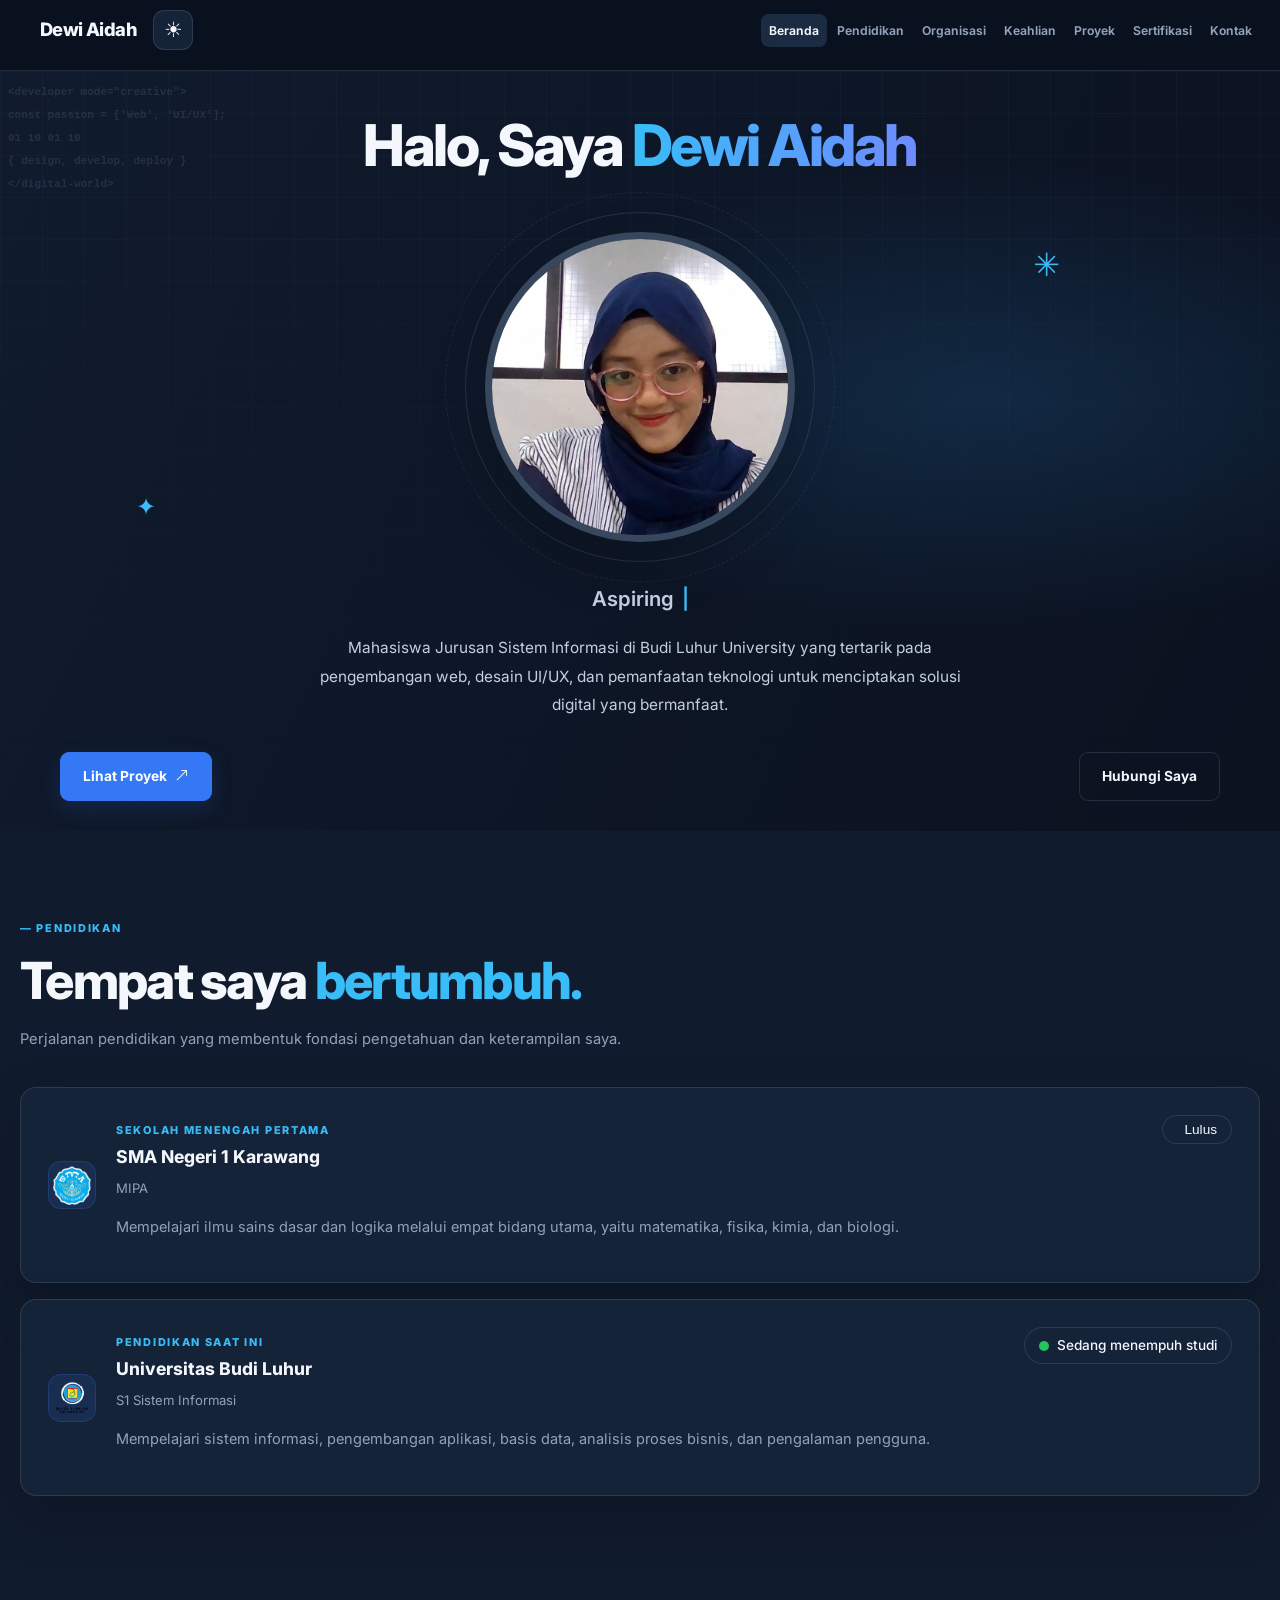
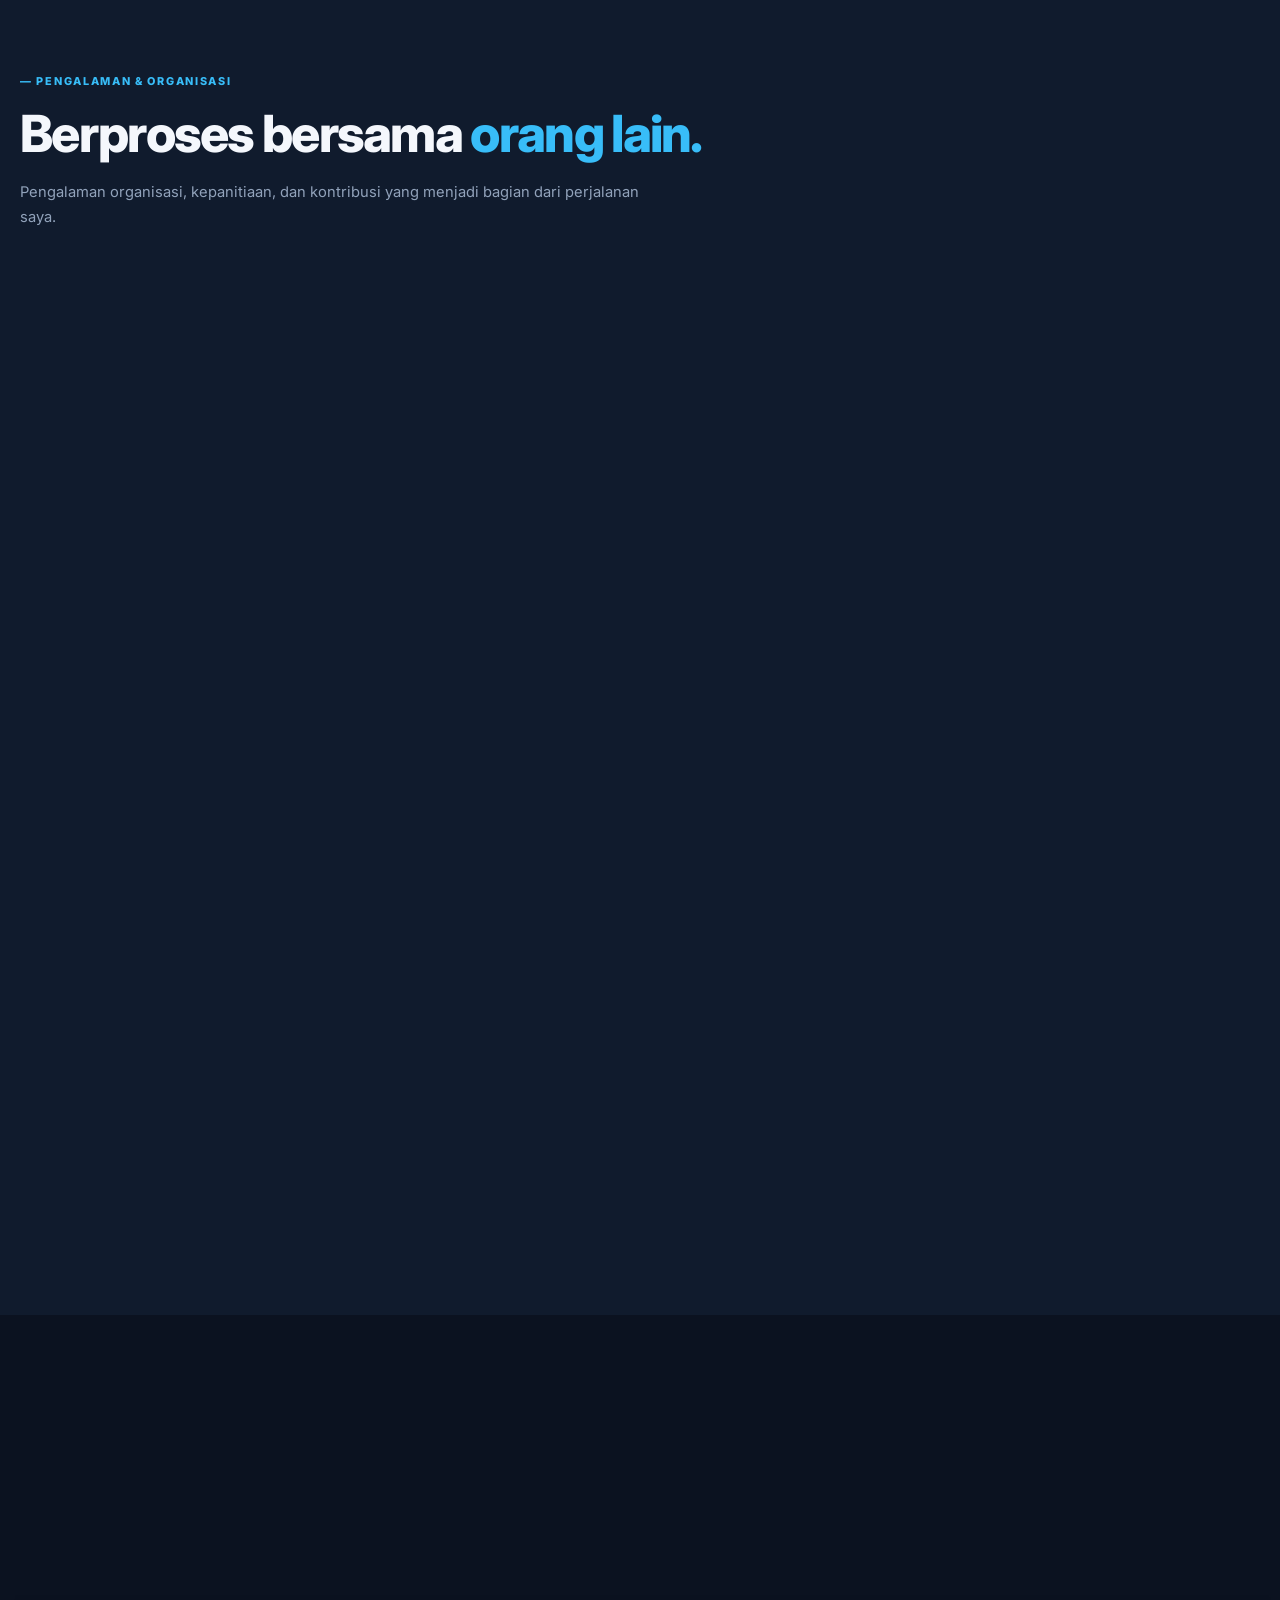
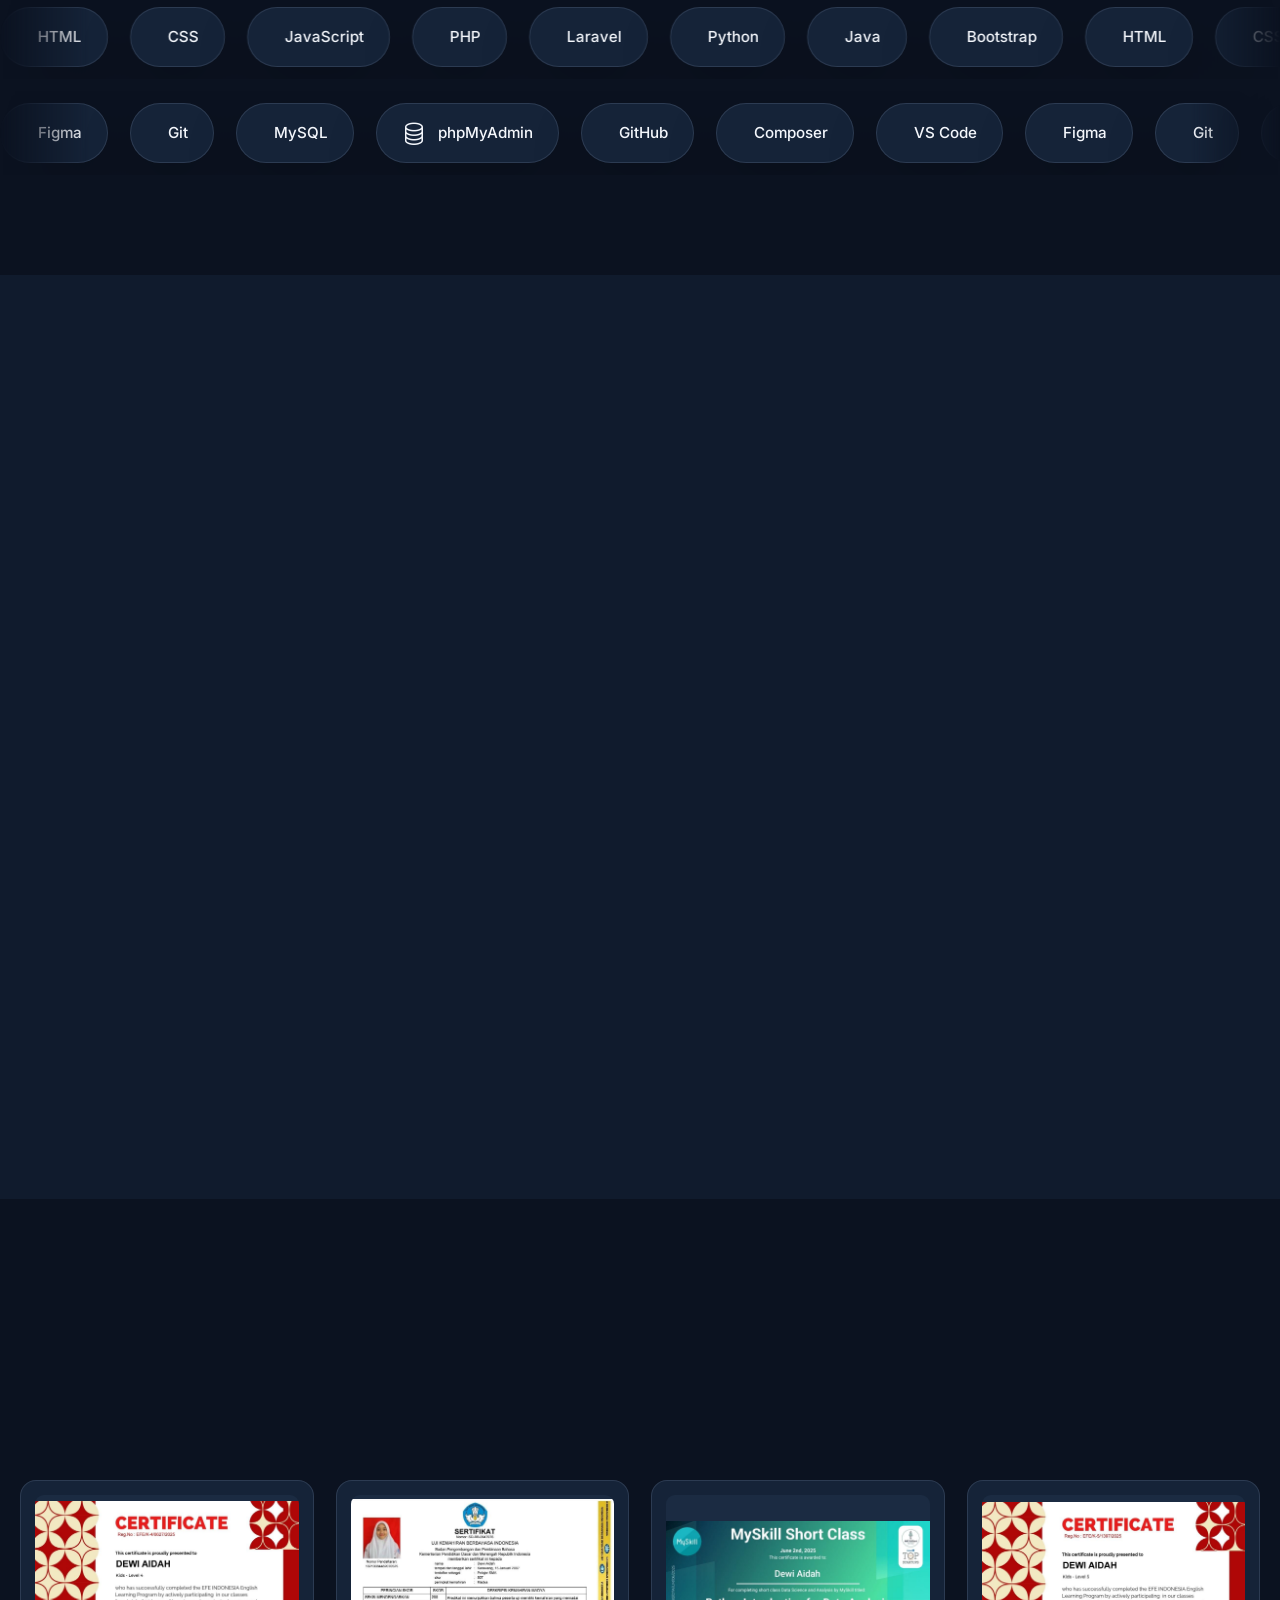
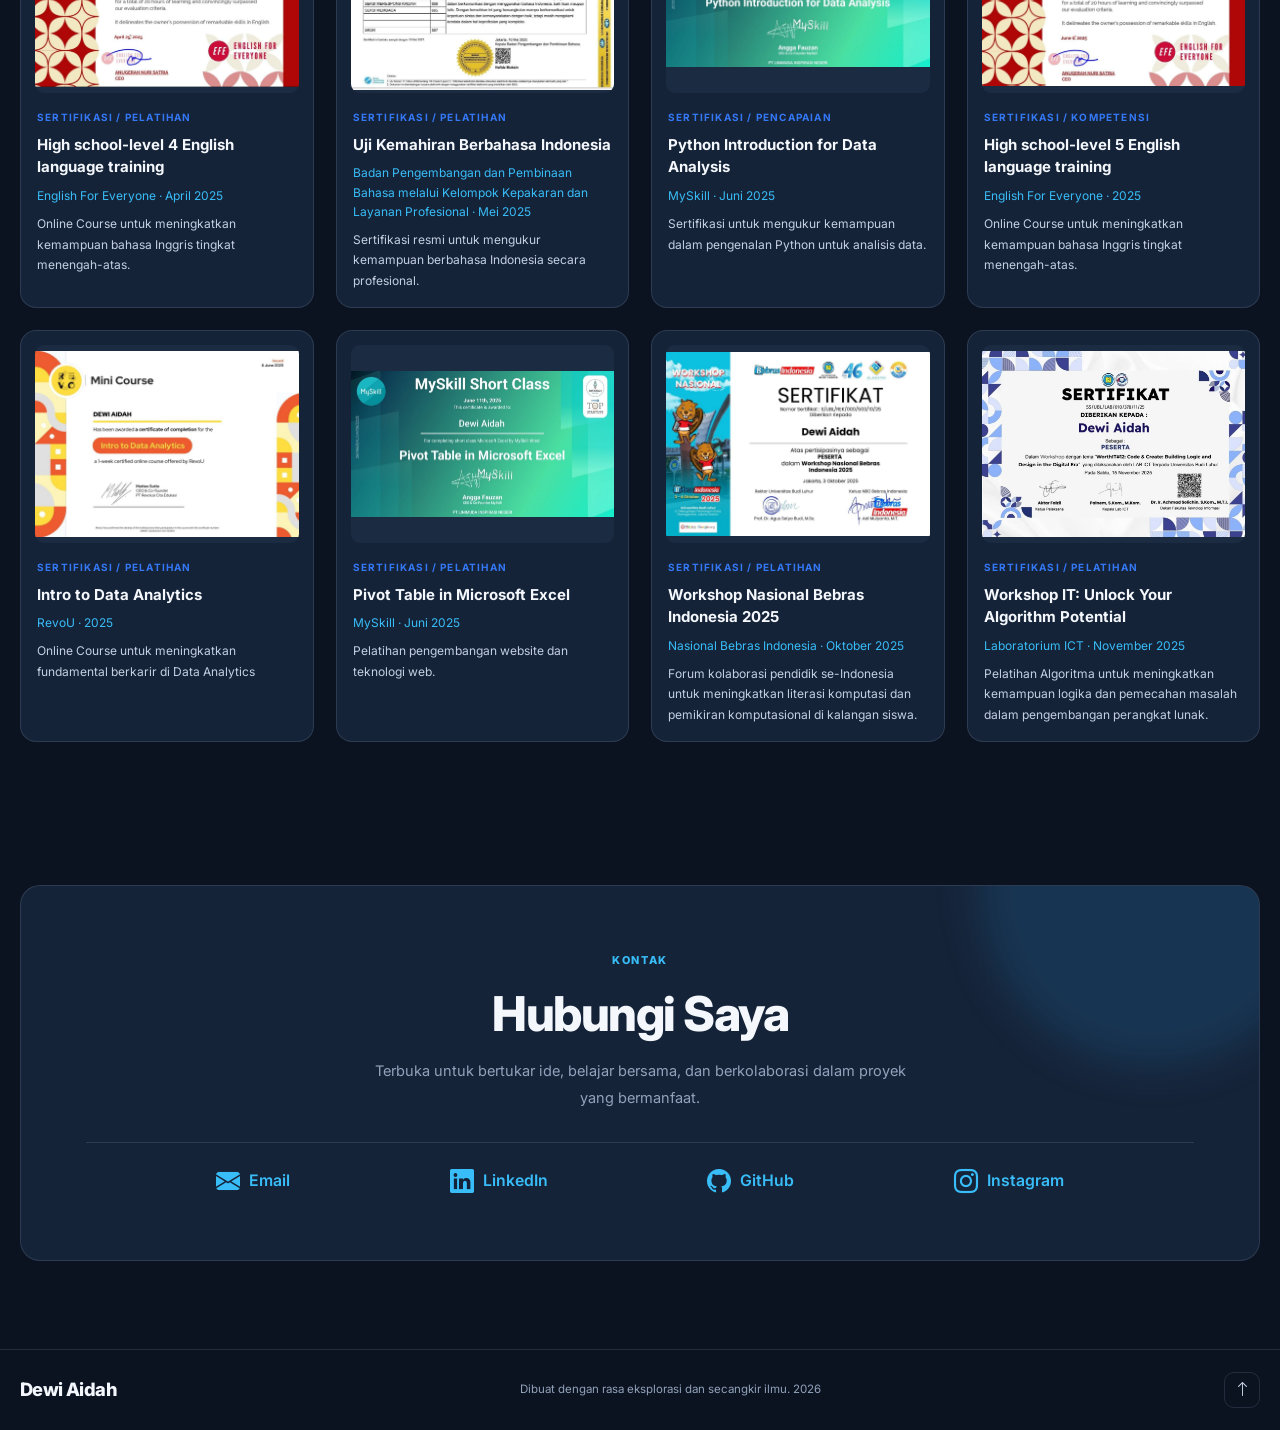
==== commit 2a50c50e: "rename cv.html to index.html" ====
--- a/index.html
+++ b/index.html
@@ -777,7 +777,7 @@
       </article>
       <!-- CARD SERTIFIKAT 7 -->
       <article class="certificate-card"
-        data-certificate="images/bebras.jpeg"
+        data-certificate="images/Bebras.jpeg"
         data-title="Sertifikat Web Development"
         tabindex="0"
         role="button"
@@ -785,7 +785,7 @@
 
         <div class="certificate-image">
           <img
-            src="images/bebras.jpeg"
+            src="images/Bebras.jpeg"
             alt="Sertifikat Web Development"
             loading="lazy">
           <div class="certificate-image-overlay">
@@ -905,4 +905,4 @@
   <script src="bootstrap/js/bootstrap.bundle.min.js"></script>
   <script src="script.js"></script>
 </body>
-</html>
+</html>
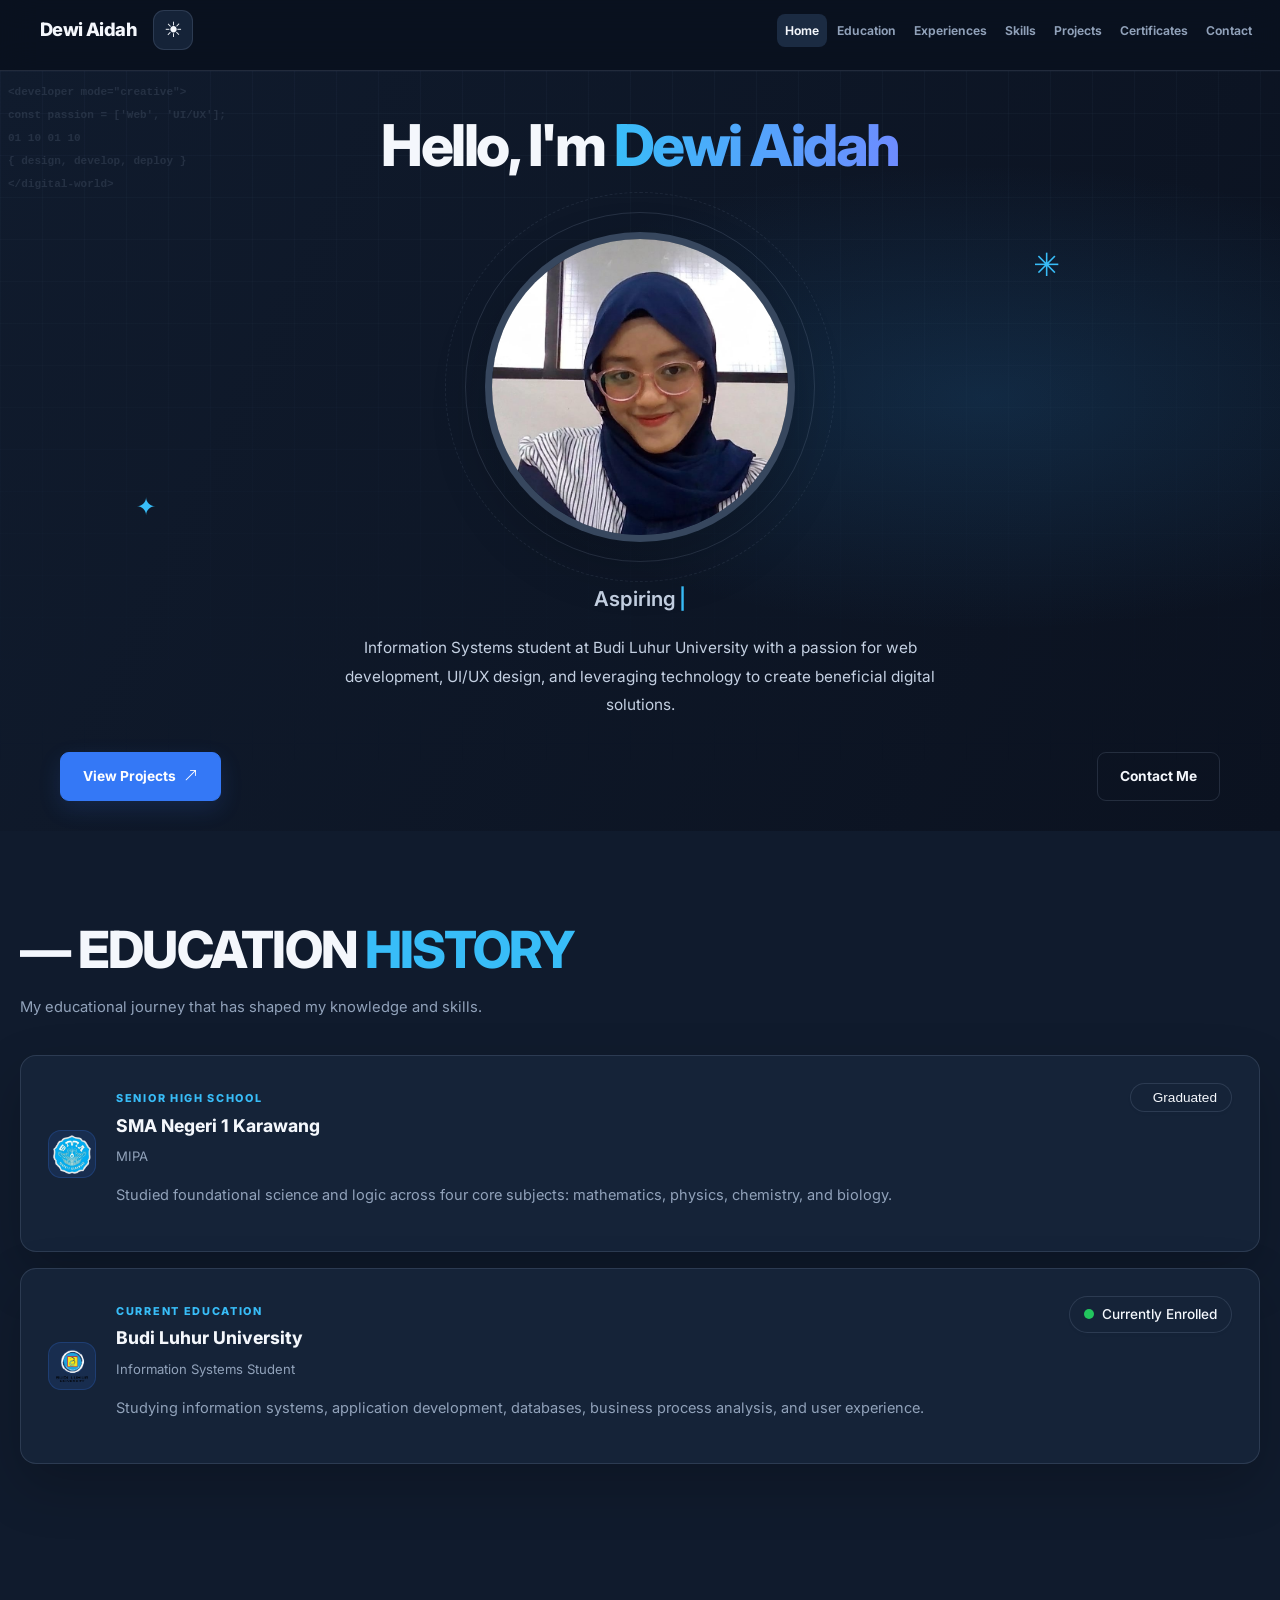
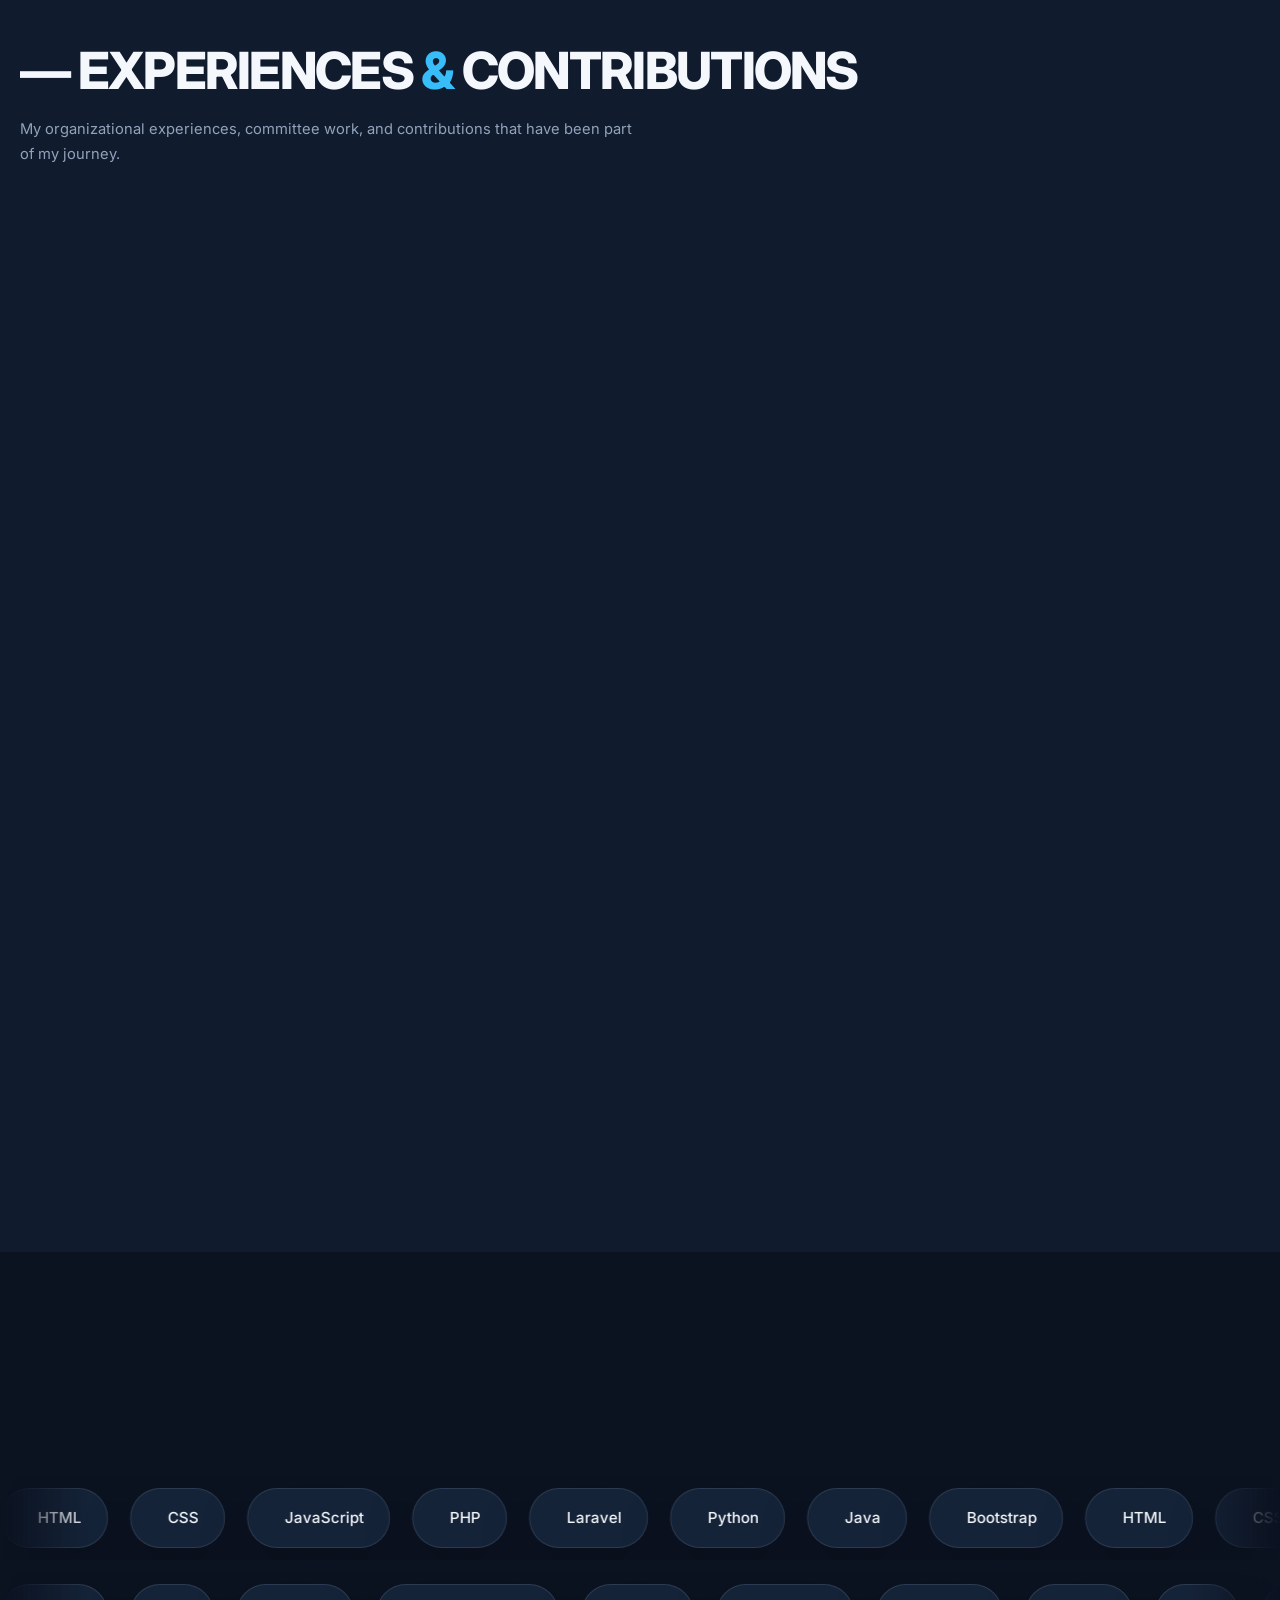
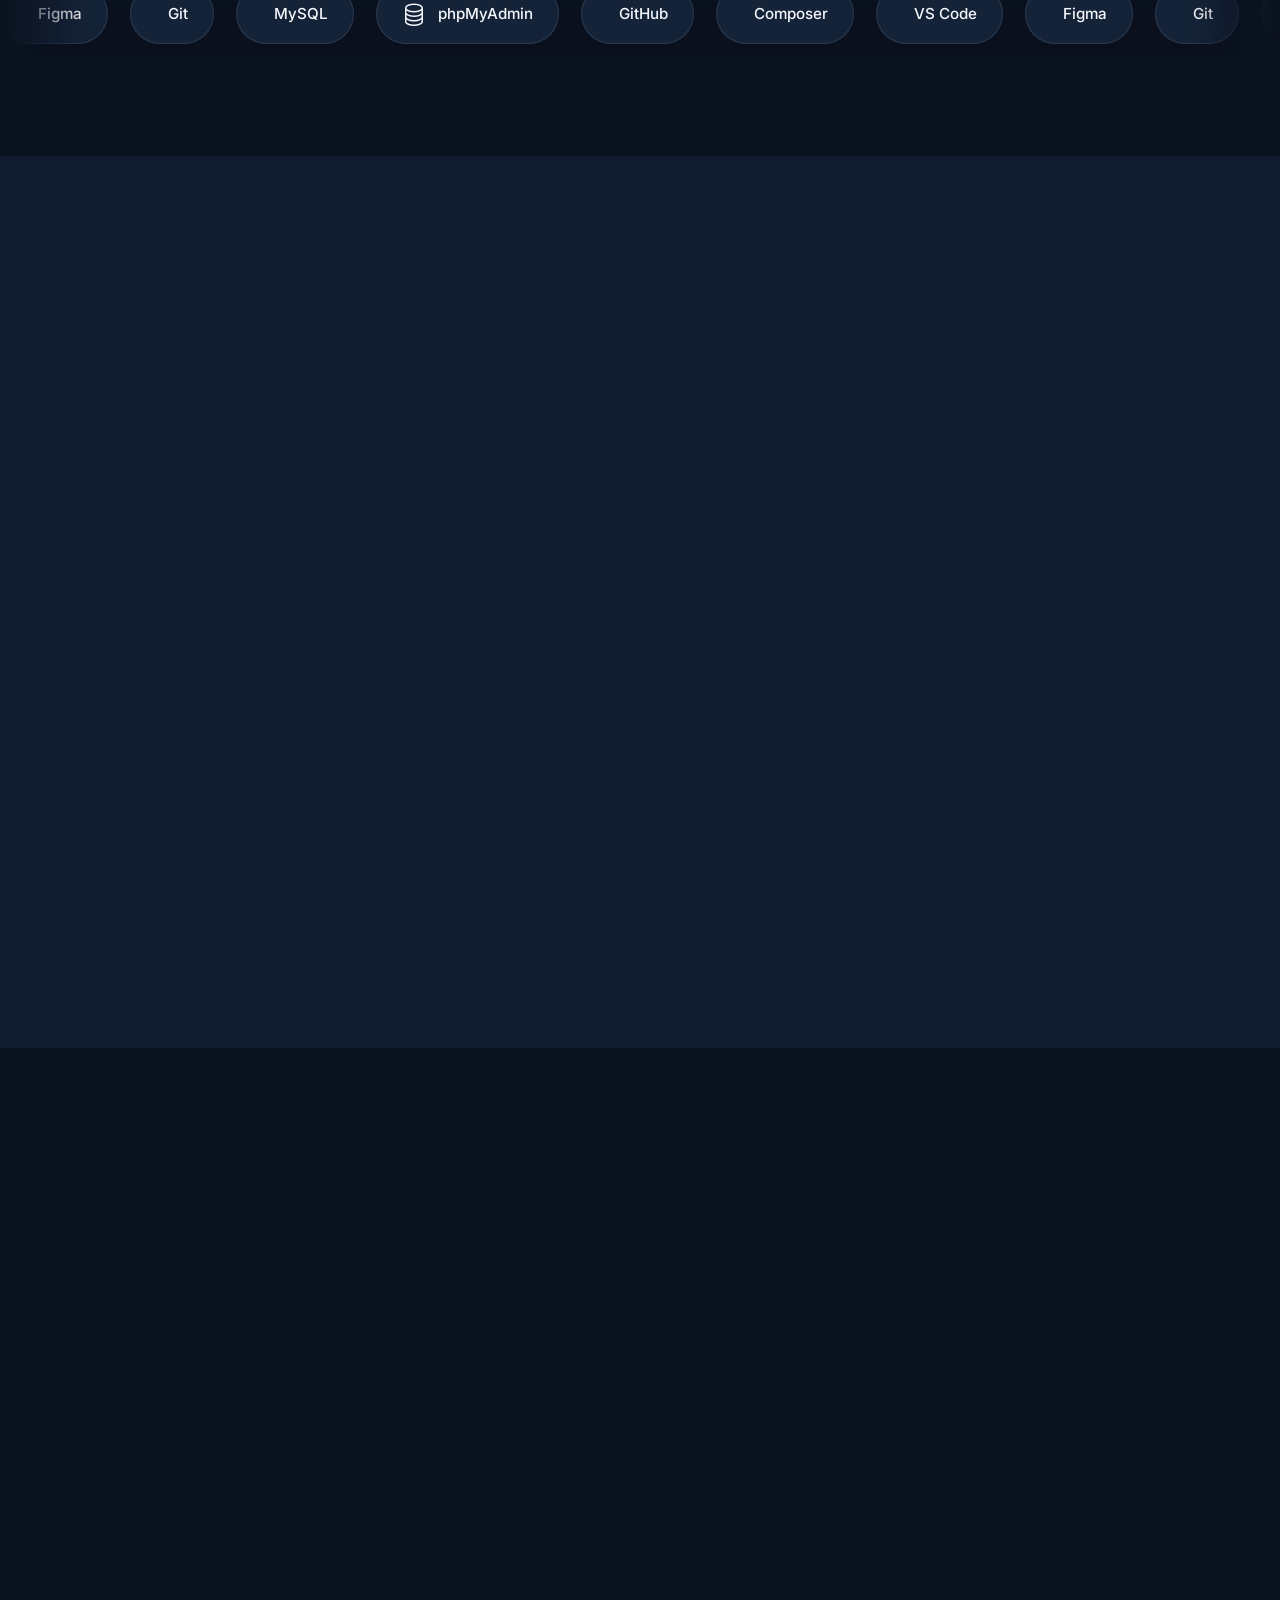
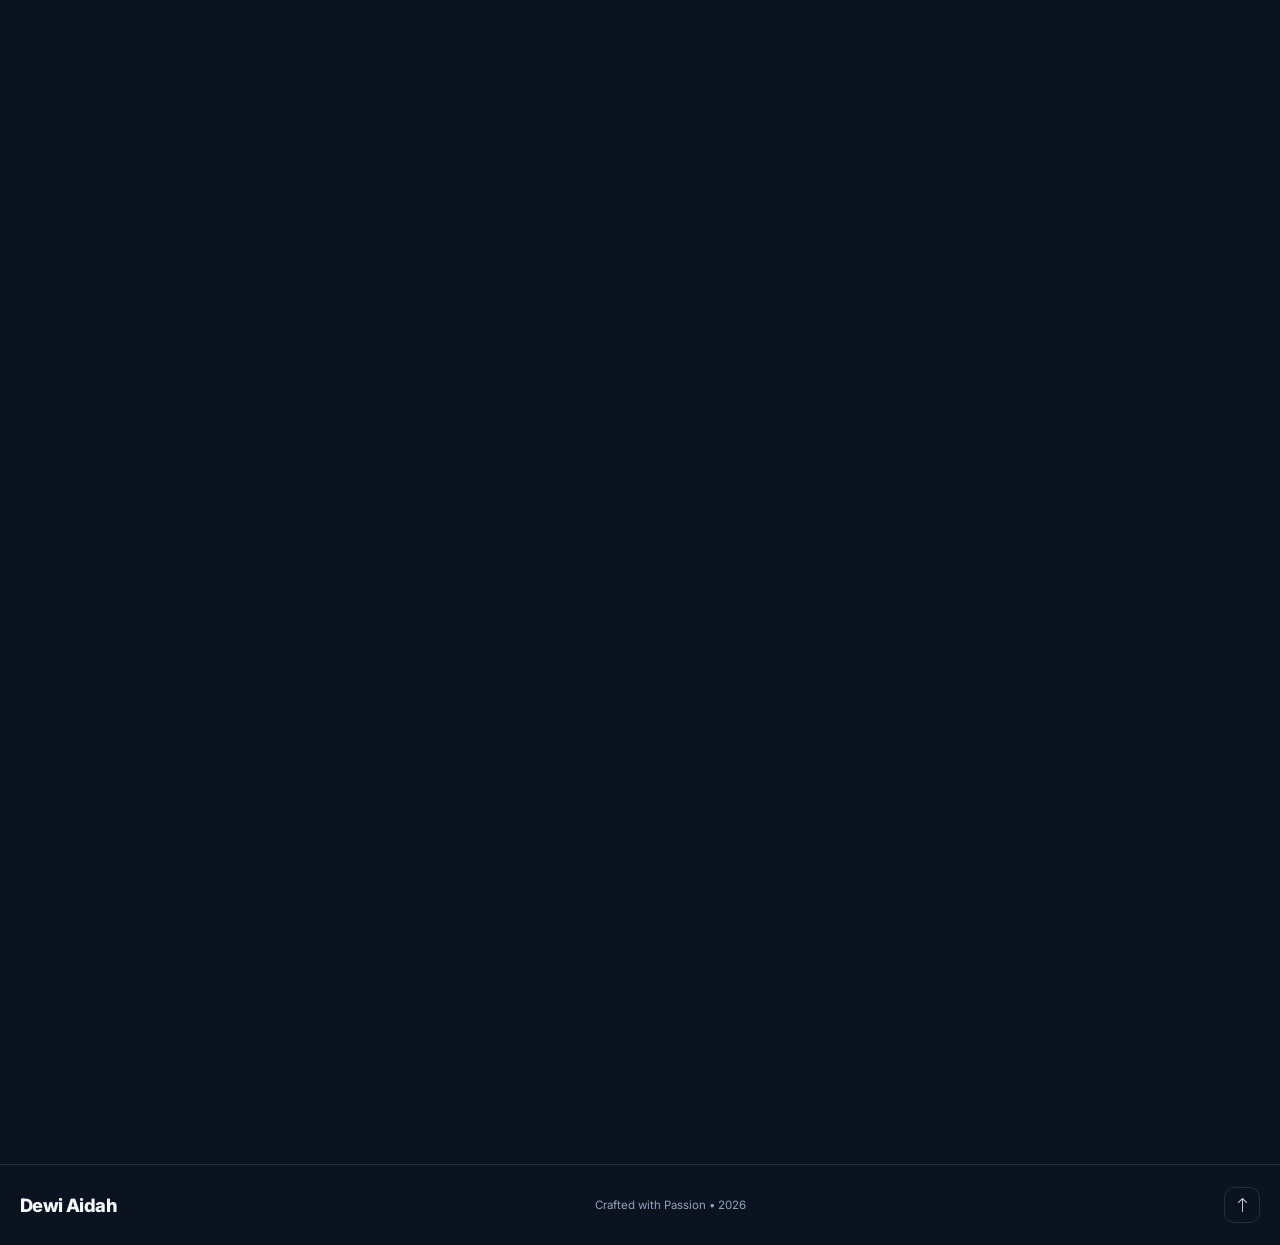
==== commit 6301bde3: "Change language to English" ====
--- a/index.html
+++ b/index.html
@@ -1,30 +1,23 @@
-
 <!doctype html>
 <html lang="id" data-theme="dark">
 <head>
   <meta charset="utf-8">
   <meta name="viewport" content="width=device-width, initial-scale=1">
   <meta name="description" content="Portfolio Dewi Aidah, mahasiswa Sistem Informasi Universitas Budi Luhur.">
-
   <title>Dewi Aidah — Portfolio</title>
-
   <!-- Bootstrap CSS lokal -->
   <link rel="stylesheet" href="./bootstrap/css/bootstrap.min.css">
-
-  <!-- Bootstrap Icons lokal: pilih satu file saja -->
+  <!-- Bootstrap Icons lokal -->
   <link rel="stylesheet" href="./bootstrap-icons/font/bootstrap-icons.min.css">
-
-  <!-- Devicon: untuk ikon bahasa pemrograman dan teknologi -->
+  <!-- Devicon: untuk ikon bahasa pemrograman dan tools -->
   <link rel="stylesheet" href="https://cdn.jsdelivr.net/gh/devicons/devicon@v2.17.0/devicon.min.css">
-
-  <!-- CSS buatan sendiri: tetap paling akhir -->
+  <!-- CSS buatan sendiri-->
   <link rel="stylesheet" href="./style.css">
   <link rel="stylesheet" href="./bootstrap-icons/font/bootstrap-icons.min.css">
 <link rel="stylesheet"
       href="./bootstrap-icons-1.13.2/bootstrap-icons.min.css">
 </style>
 </head>
-
 <body>
     <header class="site-header">
     <nav class="navbar navbar-expand-xl">
@@ -39,20 +32,19 @@
     title="Ganti tema">
     <span id="themeIcon" aria-hidden="true">☀</span>
   </button>
-
   <button class="navbar-toggler" id="navToggle" type="button" aria-controls="mainNav" aria-expanded="false" aria-label="Buka navigasi">
     <span id="menuIcon" aria-hidden="true">☰</span>
   </button>
 </div>
         <div class="navbar-collapse order-xl-2" id="mainNav">
           <ul class="navbar-nav ms-xl-auto">
-            <li class="nav-item"><a class="nav-link active" href="#home">Beranda</a></li>
-            <li class="nav-item"><a class="nav-link" href="#education">Pendidikan</a></li>
-            <li class="nav-item"><a class="nav-link" href="#organization">Organisasi</a></li>
-            <li class="nav-item"><a class="nav-link" href="#skills">Keahlian</a></li>
-            <li class="nav-item"><a class="nav-link" href="#projects">Proyek</a></li>
-            <li class="nav-item"><a class="nav-link" href="#certificates">Sertifikasi</a></li>
-            <li class="nav-item"><a class="nav-link" href="#contact">Kontak</a></li>
+            <li class="nav-item"><a class="nav-link active" href="#home">Home</a></li>
+            <li class="nav-item"><a class="nav-link" href="#education">Education</a></li>
+            <li class="nav-item"><a class="nav-link" href="#organization">Experiences</a></li>
+            <li class="nav-item"><a class="nav-link" href="#skills">Skills</a></li>
+            <li class="nav-item"><a class="nav-link" href="#projects">Projects</a></li>
+            <li class="nav-item"><a class="nav-link" href="#certificates">Certificates</a></li>
+            <li class="nav-item"><a class="nav-link" href="#contact">Contact</a></li>
           </ul>
         </div>
       </div>
@@ -66,37 +58,32 @@
         <div class="row align-items-center g-5">
           <div class="col-lg-7 hero-copy reveal">
            
-            <h1 text align="center">Halo, Saya <span class="gradient-text">Dewi Aidah</span></h1>
+            <h1 text align="center">Hello, I'm <span class="gradient-text">Dewi Aidah</span></h1>
             <div class="col-lg-5 reveal">
             <div class="portrait-stage">
               <div class="portrait-orbit orbit-one"></div><div class="portrait-orbit orbit-two"></div>
               <div class="portrait-frame">
                 <img src="images/FotoCV_Web.jpeg" alt="Foto profil Dewi Aidah" id="profilePhoto">
                 <div class="portrait-placeholder" id="photoPlaceholder"><i class="bi bi-person-circle"></i><span>Tambahkan foto kamu</span></div>
-              </div>
-              
+              </div>         
               <div class="portrait-spark spark-one">✳</div><div class="portrait-spark spark-two">✦</div>
             </div>
           </div>
         </div>
             <h2 class="hero-subtitle"><span id="typedText">Information Systems Student</span><span class="typing-cursor">|</span></h2>
-            <p class="hero-description mx-auto" style="max-width: 650px;">Mahasiswa Jurusan Sistem Informasi di Budi Luhur University yang tertarik pada pengembangan web, desain UI/UX, dan pemanfaatan teknologi untuk menciptakan solusi digital yang bermanfaat.</p>
+            <p class="hero-description mx-auto" style="max-width: 650px;">Information Systems student at Budi Luhur University with a passion for web development, UI/UX design, and leveraging technology to create beneficial digital solutions.</p>
             <div class="hero-buttons">
-              <a href="#projects" class="btn btn-primary-custom">Lihat Proyek<i class="bi bi-arrow-up-right"></i></a>
-              <a href="#contact" class="btn btn-outline-custom">Hubungi Saya</a>
-            </div>     
-</div>
-    </section>
+              <a href="#projects" class="btn btn-primary-custom">View Projects<i class="bi bi-arrow-up-right"></i></a>
+              <a href="#contact" class="btn btn-outline-custom">Contact Me</a>
+            </div></div></section>
 
 <!-- Bagian Pendidikan -->
 <section class="section section-soft section-anchor" id="education">
   <div class="container">
     <div class="section-heading reveal">
-      <p class="section-index"> — PENDIDIKAN</p>
-      <h2>Tempat saya <span>bertumbuh.</span></h2>
-      <p class="section-intro">Perjalanan pendidikan yang membentuk fondasi pengetahuan dan keterampilan saya.</p>
-    </div>
-
+      <h2>— EDUCATION <span>HISTORY</span></h2>
+      <p class="section-intro">My educational journey that has shaped my knowledge and skills.</p>
+    </div>
     <!-- SMAN 1 Karawang -->
     <article class="timeline-card reveal scroll-reveal">
       <div class="timeline-mark">
@@ -104,15 +91,13 @@
         <img src="images/logoSmansa.png" alt="Logo SMAN 1 Karawang" class="institution-logo">
       </div>
       <div>
-        <span class="eyebrow">SEKOLAH MENENGAH PERTAMA</span>
+        <span class="eyebrow">SENIOR HIGH SCHOOL</span>
         <h3>SMA Negeri 1 Karawang</h3>
         <p class="card-subtitle">MIPA</p>
-        <p class="body-copy">Mempelajari ilmu sains dasar dan logika melalui empat bidang utama, yaitu matematika, fisika, kimia, dan biologi.</p>
-      </div>
-      
-<button class="btn status-badge status-graduated"><span></span>Lulus</button>
+        <p class="body-copy">Studied foundational science and logic across four core subjects: mathematics, physics, chemistry, and biology.</p>
+      </div>
+<button class="btn status-badge status-graduated"><span></span>Graduated</button>
     </article>
-
     <!-- Universitas Budi Luhur -->
     <article class="timeline-card reveal scroll-reveal">
       <div class="timeline-mark">
@@ -120,15 +105,15 @@
         <img src="images/logoBLU.png" alt="Logo Universitas Budi Luhur" class="institution-logo">
       </div>
       <div>
-        <span class="eyebrow">PENDIDIKAN SAAT INI</span>
-        <h3>Universitas Budi Luhur</h3>
-        <p class="card-subtitle">S1 Sistem Informasi</p>
-        <p class="body-copy">Mempelajari sistem informasi, pengembangan aplikasi, basis data, analisis proses bisnis, dan pengalaman pengguna.</p>
+        <span class="eyebrow">CURRENT EDUCATION</span>
+        <h3>Budi Luhur University</h3>
+        <p class="card-subtitle">Information Systems Student</p>
+        <p class="body-copy">Studying information systems, application development, databases, business process analysis, and user experience.</p>
       </div>
       <!-- Badge Status dengan Titik Hijau Kelap-kelip -->
       <div class="status-badge">
         <span class="status-dot"></span>
-        <span class="status-text">Sedang menempuh studi</span>
+        <span class="status-text">Currently Enrolled</span>
       </div>
     </article>
   </div>
@@ -140,131 +125,97 @@
 
     <!-- JUDUL SECTION -->
     <div class="section-heading reveal">
-      <p class="section-index">
-        — PENGALAMAN & ORGANISASI
+      <h2>— EXPERIENCES <span>& </span>CONTRIBUTIONS</h2>
+         <p class="section-intro">
+        My organizational experiences, committee work, and contributions
+        that have been part of my journey.
       </p>
-
-      <h2>
-        Berproses bersama <span>orang lain.</span>
-      </h2>
-
-      <p class="section-intro">
-        Pengalaman organisasi, kepanitiaan, dan kontribusi
-        yang menjadi bagian dari perjalanan saya.
-      </p>
-    </div>
-
+    </div>
     <!-- GRID CARD ORGANISASI -->
     <div class="organization-grid reveal">
-
       <!-- CARD ORGANISASI 1 -->
       <article class="organization-card scroll-reveal">
-
         <div class="organization-image">
           <img
             src="images/aslab.png"
             alt="Dokumentasi kegiatan organisasi pertama"
             loading="lazy">
         </div>
-
         <div class="organization-card-body">
           <span class="eyebrow">
-            ORGANISASI / KEPANITIAAN
+            WORK EXPERIENCE
           </span>
-
           <h3>Laboratorium Komputer ICT Terpadu</h3>
-
           <p class="organization-role">
-            Asisten Laboratorium · 2025-2026
-          </p>
-
+            ICT Laboratory Assistant · 2025 - Now
+          </p>
           <p class="organization-description">
-            Mengelola operasional dan perawatan infrastruktur IT laboratorium, membantu praktikum dan asistensi, serta berkontribusi dalam program kerja labkom.
-          </p>
-        </div>
-
+            Managed labotary operations and IT infrastructure maintenance, supported practical sessions and tutoring, and contributed to laboratory programs.</p>
+        </div>
       </article>
       <!-- CARD ORGANISASI 2 -->
       <article class="organization-card scroll-reveal">
-
         <div class="organization-image">
           <img
             src="images/awbl.png"
             alt="Dokumentasi kegiatan organisasi ketiga"
             loading="lazy">
         </div>
-
         <div class="organization-card-body">
           <span class="eyebrow">
-            KEGIATAN KAMPUS
+            CAMPUS ACTIVITY
           </span>
-
-          <h3>Proyek Aplikasi Wawasan Kebudiluhuran</h3>
-
+          <h3>Project of Aplikasi Wawasan Kebudiluhuran</h3>
           <p class="organization-role">
-            Pemateri · 2026
-          </p>
-
+            Presenter · 2026
+          </p>
           <p class="organization-description">
-            Edukasi interaktif berbasis gamifikasi yang mengajak siswa sekolah dasar belajar memilah dan memanfaatkan sampah sejak dini melalui aktivitas yang menyenangkan dan edukatif.
+            Interactive educational project based on gamification that encourages elementary school students to learn about waste management and recycling through fun and educational activities.
           </p>
         </div>
       </article>
 <!-- CARD ORGANISASI 3 -->
       <article class="organization-card scroll-reveal">
-
         <div class="organization-image">
           <img
             src="images/tesnika.png"
             alt="Dokumentasi kegiatan organisasi pertama"
             loading="lazy">
         </div>
-
         <div class="organization-card-body">
           <span class="eyebrow">
-            ORGANISASI / KEPANITIAAN
+            ORGANIZATION
           </span>
-
           <h3>Teater Seni SMAN 1 Karawang (Tesnika)</h3>
-
           <p class="organization-role">
-            Wakil Ketua · 2023-2025
-          </p>
-
+            Vice Chair · 2023-2025
+          </p>
           <p class="organization-description">
-            Ekstrakurikuler teater yang mengembangkan kemampuan akting, komunikasi, dan kolaborasi melalui pertunjukan teater dan kegiatan seni.
-          </p>
-        </div>
-
+          A theatre extracurricular that develops acting, communication, and collaboration skills through theatre performances and artistic activities.
+          </p>
+        </div>
       </article>
       <!-- CARD ORGANISASI 4 -->
       <article class="organization-card scroll-reveal">
-
         <div class="organization-image">
           <img
             src="images/osis.jpeg"
             alt="Dokumentasi kegiatan organisasi ketiga"
             loading="lazy">
         </div>
-
         <div class="organization-card-body">
           <span class="eyebrow">
-            ORGANISASI / KEPANITIAAN
+            ORGANIZATION
           </span>
-
           <h3>OSIS SMAN 1 Karawang</h3>
-
           <p class="organization-role">
-            Divisi Prestasi dan Kreativitas Seni · 2023-2024
-          </p>
-
+            Division of Academic Achievement and Creative Arts · 2023-2024
+          </p>
           <p class="organization-description">
-            Mengelola kegiatan dan program kerja OSIS, serta berkontribusi dalam pengembangan kreativitas seni maupun prestasi di lingkungan sekolah.
-          </p>
-        </div>
-
-      </article>
-
+            Contributed to the development of creative arts and academic achievements within the school environment.
+          </p>
+        </div>
+      </article>
     </div>
   </div>
 </section>
@@ -274,43 +225,35 @@
     </div>
   </div>
 </section>
-
 <section class="section section-anchor" id="skills">
   <div class="container">
     <div class="section-heading reveal">
-      <p class="section-index">— KEAHLIAN</p>
-      <h2><span>Tools</span> & <span>Skills</span></h2>
+      <h2>— TOOLS <span>&</span> SKILLS</h2>
       <p class="section-intro">
-        Teknologi dan tools yang saya gunakan dalam proses belajar dan pengembangan proyek.
+        Technologies and skills I use while learning and developing projects.
       </p>
     </div>
   </div>
-
   <!-- BARIS 1: BERGERAK KE KANAN -->
   <div class="skills-marquee" aria-label="Keahlian teknis">
     <div class="skills-track skills-track-right">
-
       <div class="skills-group">
         <span class="skill-item">
           <i class="devicon-html5-plain colored"></i>
           <span>HTML</span>
         </span>
-
         <span class="skill-item">
           <i class="devicon-css3-plain colored"></i>
           <span>CSS</span>
         </span>
-
         <span class="skill-item">
           <i class="devicon-javascript-plain colored"></i>
           <span>JavaScript</span>
         </span>
-
         <span class="skill-item">
           <i class="devicon-php-plain colored"></i>
           <span>PHP</span>
         </span>
-
         <span class="skill-item">
           <i class="devicon-laravel-plain colored"></i>
           <span>Laravel</span>
@@ -319,7 +262,6 @@
           <i class="devicon-python-plain colored"></i>
           <span>Python</span>
         </span>
-
         <span class="skill-item">
           <i class="devicon-java-plain colored"></i>
           <span>Java</span>
@@ -329,83 +271,67 @@
           <span>Bootstrap</span>
         </span>
       </div>
-
       <!-- DUPLIKASI -->
       <div class="skills-group" aria-hidden="true">
         <span class="skill-item">
           <i class="devicon-html5-plain colored"></i>
           <span>HTML</span>
         </span>
-
         <span class="skill-item">
           <i class="devicon-css3-plain colored"></i>
           <span>CSS</span>
         </span>
-
         <span class="skill-item">
           <i class="devicon-javascript-plain colored"></i>
           <span>JavaScript</span>
         </span>
-
         <span class="skill-item">
           <i class="devicon-php-plain colored"></i>
           <span>PHP</span>
         </span>
-
         <span class="skill-item">
           <i class="devicon-laravel-plain colored"></i>
           <span>Laravel</span>
         </span>
-
         <span class="skill-item">
           <i class="devicon-python-plain colored"></i>
           <span>Python</span>
         </span>
-
         <span class="skill-item">
           <i class="devicon-java-plain colored"></i>
           <span>Java</span>
         </span>
-
         <span class="skill-item">
           <i class="devicon-bootstrap-plain colored"></i>
           <span>Bootstrap</span>
         </span>
       </div>
-
-    </div>
-  </div>
-
+    </div>
+  </div>
   <!-- BARIS 2: BERGERAK KE KIRI -->
   <div class="skills-marquee" aria-label="Tools dan teknologi">
     <div class="skills-track skills-track-left">
-
       <div class="skills-group">
         <span class="skill-item">
           <i class="devicon-figma-plain colored"></i>
           <span>Figma</span>
         </span>
-
         <span class="skill-item">
           <i class="devicon-git-plain colored"></i>
           <span>Git</span>
         </span>
-
         <span class="skill-item">
           <i class="devicon-mysql-plain colored"></i>
           <span>MySQL</span>
         </span>
-
         <span class="skill-item">
   <i class="bi bi-database"></i>
   <span>phpMyAdmin</span>
 </span>
-
         <span class="skill-item">
           <i class="devicon-github-original"></i>
           <span>GitHub</span>
         </span>
-
         <span class="skill-item">
           <i class="devicon-composer-line colored"></i>
           <span>Composer</span>
@@ -420,32 +346,26 @@
           <i class="devicon-figma-plain colored"></i>
           <span>Figma</span>
         </span>
-
         <span class="skill-item">
           <i class="devicon-git-plain colored"></i>
           <span>Git</span>
         </span>
-
         <span class="skill-item">
           <i class="devicon-mysql-plain colored"></i>
           <span>MySQL</span>
         </span>
-
         <span class="skill-item">
   <i class="bi bi-database"></i>
   <span>phpMyAdmin</span>
 </span>
-
         <span class="skill-item">
           <i class="devicon-github-original"></i>
           <span>GitHub</span>
         </span>
-
         <span class="skill-item">
           <i class="devicon-composer-line colored"></i>
           <span>Composer</span>
         </span>
-
         <span class="skill-item">
           <i class="devicon-vscode-plain colored"></i>
           <span>VS Code</span>
@@ -454,16 +374,13 @@
   </div>
 </section>
 
-
 <section class="section section-soft section-anchor" id="projects">
   <div class="container">
 
     <div class="section-heading reveal">
-      <p class="section-index">— PROYEK PILIHAN</p>
-      <h2>Hal yang sedang dan <span>pernah saya bangun.</span></h2>
+      <h2>— FEATURED <span>PROJECTS</span></h2>
       <p class="section-intro">
-        Kumpulan proyek, eksperimen, dan solusi digital
-        yang saya kembangkan selama proses belajar.
+        Collections of my projects, experiments, and digital solutions I have developed throughout my learning journey and professional experiences.
       </p>
     </div>
 
@@ -485,13 +402,12 @@
           </div>
 
           <div class="project-info">
-            <h3>Sistem Booking Makeup Artist</h3>
+            <h3>Makeup Artist Booking System</h3>
 
             <p>
-              Aplikasi pemesanan jasa makeup artist dengan
-              fitur booking, pengelolaan pesanan, dan informasi layanan.
+             A makeup artist booking system with features for reservations, order management, and service information.
             </p>
-            
+
 <div class="project-tags">
   <span>Laravel 13</span>
   <span>PHP</span>
@@ -507,10 +423,8 @@
   class="project-action"
   target="_blank"
   rel="noopener noreferrer">
-  Lihat Proyek <i class="bi bi-arrow-up-right"></i>
+  View Project<i class="bi bi-arrow-up-right"></i>
 </a>
-
-
         </article>
       </div>
 
@@ -537,10 +451,10 @@
           </div>
 
           <div class="project-info">
-            <h3>Simulasi Jaringan & Sistem Berbasis Linux</h3>
+            <h3>Linux-Based Network & System Simulation</h3>
 
             <p>
-              Mengonfigurasi jaringan dasar hingga menengah menggunakan MikroTik RouterBoards, subnetting, dan integrasi layanan jaringan berbasis Linux seperti web server (Nginx), domain sistem (DNS), transfer file (FTP), SSH, dan database.
+              Configured basic to intermediate networks using MikroTik RouterBoards, subnetting, and integrating Linux-based network services such as web server (Nginx), Domain Name System (DNS), File Transfer Protocol (FTP), SSH, and databases.
             </p>
 
             <div class="project-tags">
@@ -572,11 +486,9 @@
           </div>
 
           <div class="project-info">
-            <h3>Platform Literasi Digital</h3>
-
+            <h3>SELATAN</h3>
             <p>
-              Konsep platform pembelajaran berbasis permainan
-              dan AI untuk membantu meningkatkan literasi anak.
+              E-Reporting System for Violence Against Women and Children.
             </p>
 
             <div class="project-tags">
@@ -593,46 +505,15 @@
 <section class="section section-anchor" id="certificates">
   <div class="container">
     <div class="section-heading reveal">
-      <p class="section-index">— SERTIFIKASI</p>
-      <h2>Terus belajar, <span>terus berkembang.</span></h2>
+      <h2>— CERTIFICATES</h2>
       <p class="section-intro">
-      Kumpulan sertifikasi, pelatihan, dan pencapaian dalam perjalanan akademik dan profesional saya.
+      A collection of certifications, training courses, and achievements throughout my academic and professional journey.
       </p>
     </div>
 
     <div class="certificate-grid reveal">
 
-      <!-- CARD SERTIFIKAT 1 -->
-      <article class="certificate-card"
-        data-certificate="images/EFE1.jpeg"
-        data-title="Sertifikat Web Development"
-        tabindex="0"
-        role="button"
-        aria-label="Lihat Sertifikat Web Development">
-
-        <div class="certificate-image">
-          <img
-            src="images/EFE1.jpeg"
-            alt="Sertifikat Web Development"
-            loading="lazy">
-          <div class="certificate-image-overlay">
-            <i class="bi bi-zoom-in"></i>
-            <span>Lihat Sertifikat</span>
-          </div>
-        </div>
-
-        <div class="certificate-card-body">
-          <span class="eyebrow">SERTIFIKASI / PELATIHAN</span>
-          <h3>High school-level 4 English language training</h3>
-          <p class="certificate-organizer">English For Everyone · April 2025</p>
-          <p class="certificate-description">
-            Online Course untuk meningkatkan kemampuan bahasa Inggris tingkat menengah-atas.
-          </p>
-        </div>
-      </article>
-
-
-      <!-- CARD SERTIFIKAT 2 -->
+          <!-- CARD SERTIFIKAT 2 -->
       <article class="certificate-card"
         data-certificate="images/ukbi.jpeg"
         data-title="Sertifikat Laravel"
@@ -647,16 +528,16 @@
             loading="lazy">
           <div class="certificate-image-overlay">
             <i class="bi bi-zoom-in"></i>
-            <span>Lihat Sertifikat</span>
+            <span>View Certificate</span>
           </div>
         </div>
 
         <div class="certificate-card-body">
-          <span class="eyebrow">SERTIFIKASI / PELATIHAN</span>
-          <h3>Uji  Kemahiran Berbahasa Indonesia</h3>
+          <span class="eyebrow">CERTIFICATION</span>
+          <h3>Uji Kemahiran Berbahasa Indonesia</h3>
           <p class="certificate-organizer">Badan Pengembangan dan Pembinaan Bahasa melalui Kelompok Kepakaran dan Layanan Profesional · Mei 2025</p>
           <p class="certificate-description">
-            Sertifikasi resmi untuk mengukur kemampuan berbahasa Indonesia secara profesional.
+            An official certification that assesses Indonesian language proficiency.
           </p>
         </div>
       </article>
@@ -677,16 +558,16 @@
             loading="lazy">
           <div class="certificate-image-overlay">
             <i class="bi bi-zoom-in"></i>
-            <span>Lihat Sertifikat</span>
+            <span>View Certificate</span>
           </div>
         </div>
 
         <div class="certificate-card-body">
-          <span class="eyebrow">SERTIFIKASI / PENCAPAIAN</span>
+          <span class="eyebrow">TRAINING</span>
           <h3>Python Introduction for Data Analysis</h3>
           <p class="certificate-organizer">MySkill · Juni 2025</p>
           <p class="certificate-description">
-            Sertifikasi untuk mengukur kemampuan dalam pengenalan Python untuk analisis data.
+            A certification assessing foundational Python skillsfor data analysis.
           </p>
         </div>
       </article>
@@ -698,7 +579,6 @@
         tabindex="0"
         role="button"
         aria-label="Lihat Sertifikat Kompetensi">
-
         <div class="certificate-image">
           <img
             src="images/EFE2.jpeg"
@@ -706,16 +586,15 @@
             loading="lazy">
           <div class="certificate-image-overlay">
             <i class="bi bi-zoom-in"></i>
-            <span>Lihat Sertifikat</span>
-          </div>
-        </div>
-
+            <span>View Certificate</span>
+          </div>
+        </div>
         <div class="certificate-card-body">
-          <span class="eyebrow">SERTIFIKASI / KOMPETENSI</span>
+          <span class="eyebrow">TRAINING</span>
           <h3>High school-level 5 English language training</h3>
           <p class="certificate-organizer">English For Everyone · 2025</p>
           <p class="certificate-description">
-            Online Course untuk meningkatkan kemampuan bahasa Inggris tingkat menengah-atas.
+          An online course to improve upper-intermediate English proficiency.
           </p>
         </div>
       </article>
@@ -726,7 +605,6 @@
         tabindex="0"
         role="button"
         aria-label="Lihat Sertifikat Web Development">
-
         <div class="certificate-image">
           <img
             src="images/RevoU.jpeg"
@@ -734,16 +612,15 @@
             loading="lazy">
           <div class="certificate-image-overlay">
             <i class="bi bi-zoom-in"></i>
-            <span>Lihat Sertifikat</span>
-          </div>
-        </div>
-
+            <span>View Certificate</span>
+          </div>
+        </div>
         <div class="certificate-card-body">
-          <span class="eyebrow">SERTIFIKASI / PELATIHAN</span>
+          <span class="eyebrow">TRAINING</span>
           <h3>Intro to Data Analytics</h3>
           <p class="certificate-organizer">RevoU · 2025</p>
           <p class="certificate-description">
-            Online Course untuk meningkatkan fundamental berkarir di Data Analytics
+           An Online Course covering the fundamentals of a career in Data Analytics
           </p>
         </div>
       </article>
@@ -754,7 +631,6 @@
         tabindex="0"
         role="button"
         aria-label="Lihat Sertifikat Web Development">
-
         <div class="certificate-image">
           <img
             src="images/MySkill_PTable.jpeg"
@@ -762,16 +638,16 @@
             loading="lazy">
           <div class="certificate-image-overlay">
             <i class="bi bi-zoom-in"></i>
-            <span>Lihat Sertifikat</span>
+            <span>View Certificate</span>
           </div>
         </div>
 
         <div class="certificate-card-body">
-          <span class="eyebrow">SERTIFIKASI / PELATIHAN</span>
+          <span class="eyebrow">TRAINING</span>
           <h3>Pivot Table in Microsoft Excel</h3>
           <p class="certificate-organizer">MySkill · Juni 2025</p>
           <p class="certificate-description">
-            Pelatihan pengembangan website dan teknologi web.
+            Training on Microsoft Excel Pivot Tables to develop skills in data summarization, organization, and analysis for more efficient data-driven decision-making.
           </p>
         </div>
       </article>
@@ -790,16 +666,16 @@
             loading="lazy">
           <div class="certificate-image-overlay">
             <i class="bi bi-zoom-in"></i>
-            <span>Lihat Sertifikat</span>
+            <span>View Certificate</span>
           </div>
         </div>
 
         <div class="certificate-card-body">
-          <span class="eyebrow">SERTIFIKASI / PELATIHAN</span>
+          <span class="eyebrow">WORKSHOP</span>
           <h3>Workshop Nasional Bebras Indonesia 2025</h3>
           <p class="certificate-organizer">Nasional Bebras Indonesia · Oktober 2025</p>
           <p class="certificate-description">
-            Forum kolaborasi pendidik se-Indonesia untuk meningkatkan literasi komputasi dan pemikiran komputasional di kalangan siswa.
+            A nationwide educator collaboration forum promoting computational literacy among students.
           </p>
         </div>
       </article>
@@ -818,23 +694,44 @@
             loading="lazy">
           <div class="certificate-image-overlay">
             <i class="bi bi-zoom-in"></i>
-            <span>Lihat Sertifikat</span>
+            <span>View Certificate</span>
           </div>
         </div>
 
         <div class="certificate-card-body">
-          <span class="eyebrow">SERTIFIKASI / PELATIHAN</span>
+          <span class="eyebrow">WORKSHOP</span>
           <h3>Workshop IT: Unlock Your Algorithm Potential</h3>
           <p class="certificate-organizer">Laboratorium ICT · November 2025</p>
           <p class="certificate-description">
-            Pelatihan Algoritma untuk meningkatkan kemampuan logika dan pemecahan masalah dalam pengembangan perangkat lunak.
-          </p>
-        </div>
-      </article>
-    </div>
-  </div>
-</section>
-
+            Algorithm training to strengthen logical thinking and problem solving skills in software development.
+          </p>
+        </div>
+      </article>
+      <article class="certificate-card"
+        data-certificate="images/kepenulisan.jpeg"
+        data-title="Sertifikat Web Development"
+        tabindex="0"
+        role="button"
+        aria-label="Lihat Sertifikat Web Development">
+
+        <div class="certificate-image">
+          <img
+            src="images/kepenulisan.jpeg"
+            alt="Sertifikat Web Development"
+            loading="lazy">
+          <div class="certificate-image-overlay">
+            <i class="bi bi-zoom-in"></i>
+            <span>View Certificate</span>
+          </div>
+        </div>
+
+        <div class="certificate-card-body">
+          <span class="eyebrow">ACHIEVEMENT</span>
+          <h3>Certificate of Book Authorship</h3>
+          <p class="certificate-organizer">Bicara Official · Februari 2026</p>
+          <p class="certificate-description">
+           Book Writing Certificate for the Anthology: “YOUTH #FORINDONESIA Volume 2: The Big Dreams of Young People,” written by 80 young Indonesians, the Golden Generation of Indonesia 2045.</p>
+        </div></article></div></div></section>
 
 <!-- MODAL PREVIEW SERTIFIKAT -->
 <div
@@ -843,7 +740,7 @@
   aria-hidden="true"
   role="dialog"
   aria-modal="true"
-  aria-label="Pratinjau sertifikat">
+  aria-label="View certificate">
 
   <div class="certificate-modal-content">
 
@@ -851,11 +748,11 @@
   type="button"
   class="certificate-modal-close"
   id="closeCertificateModal"
-  aria-label="Tutup pratinjau">
+  aria-label="Close preview">
   &times;
 </button>
 
-    <h3 id="certificateModalTitle">Pratinjau Sertifikat</h3>
+    <h3 id="certificateModalTitle">View Certificate</h3>
     <img
       src=""
       alt="Sertifikat ukuran besar"
@@ -869,29 +766,24 @@
   <div class="container">
     <div class="contact-panel reveal">
       <div class="contact-glow"></div>
-      <p class="section-index">KONTAK</p>
-      <h2 class="contact-title">Hubungi Saya</h2>
+      <p class="section-index">CONTACT</p>
+      <h2 class="contact-title">Contact Me</h2>
       <p class="contact-text">
-        Terbuka untuk bertukar ide, belajar bersama, dan berkolaborasi
-        dalam proyek yang bermanfaat.
+        Open to exchanging ideas, learning together, and collaborating on meaningful projects.
       </p>
-      
 <div class="contact-socials">
   <a href="mailto:dewiaidah48@gmail.com">
     <i class="bi bi-envelope-fill"></i>
     <span>Email</span>
   </a>
-
   <a href="https://www.linkedin.com/in/dewiaidah/" target="_blank" rel="noopener noreferrer">
     <i class="bi bi-linkedin"></i>
     <span>LinkedIn</span>
   </a>
-
   <a href="https://github.com/dewiaidah" target="_blank" rel="noopener noreferrer">
     <i class="bi bi-github"></i>
     <span>GitHub</span>
   </a>
-
   <a href="https://www.instagram.com/dew.aidh_" target="_blank" rel="noopener noreferrer">
     <i class="bi bi-instagram"></i>
     <span>Instagram</span>
@@ -900,8 +792,7 @@
     </div>
   </div>
 </section>
-
-  <footer class="site-footer"><div class="container footer-inner"><a class="navbar-brand brand" href="#home">Dewi Aidah</a><p>Dibuat dengan rasa eksplorasi dan secangkir ilmu. <span id="currentYear"></span></p><a href="#home" class="back-top" aria-label="Kembali ke atas"><i class="bi bi-arrow-up"></i></a></div></footer>
+  <footer class="site-footer"><div class="container footer-inner"><a class="navbar-brand brand" href="#home">Dewi Aidah</a><p>Crafted with Passion • <span id="currentYear"></span></p><a href="#home" class="back-top" aria-label="Kembali ke atas"><i class="bi bi-arrow-up"></i></a></div></footer>
   <script src="bootstrap/js/bootstrap.bundle.min.js"></script>
   <script src="script.js"></script>
 </body>
--- a/style.css
+++ b/style.css
@@ -1,7 +1,7 @@
 @import url('https://fonts.googleapis.com/css2?family=Inter:wght@400;500;600;700;800&display=swap');
 
 :root { color-scheme: dark; --bg: #0b1220; --bg-soft: #101b2d; --surface: #152338; --surface-raised: #1b2b42; --header: rgba(10, 17, 31, .94); --text: #f4f7fc; --text-soft: #c4d0e2; --muted: #91a2ba; --line: rgba(159, 180, 208, .17); --accent: #3478f6; --accent-bright: #38bdf8; --accent-contrast: #fff; --hero-glow: rgba(39, 125, 191, .20); --shadow: 0 22px 55px rgba(0, 0, 0, .20); --grid-line: rgba(125, 159, 198, .045); --transition: .25s ease; }
-html[data-theme="light"] { color-scheme: light; --bg: #f7f9fc; --bg-soft: #eef3fa; --surface: #ffffff; --surface-raised: #f5f8fd; --header: rgba(255, 255, 255, .93); --text: #142034; --text-soft: #34445c; --muted: #64748b; --line: rgba(46, 67, 98, .15); --accent: #245fdf; --accent-bright: #087fae; --accent-contrast: #fff; --hero-glow: rgba(61, 145, 207, .13); --shadow: 0 22px 55px rgba(30, 58, 91, .10); --grid-line: rgba(55, 92, 140, .055); }
+html[data-theme="light"] { color-scheme: light; --bg: #f7f9fc; --bg-soft: #eef3fa; --surface: #ffffff; --surface-raised: #f5f8fd; --header: rgba(255, 255, 255, .93); --text: #142B4A; --text-soft: #243D5C; --muted: #64748b; --line: rgba(46, 67, 98, .15); --accent: #245fdf; --accent-bright: #087fae; --accent-contrast: #fff; --hero-glow: rgba(61, 145, 207, .13); --shadow: 0 22px 55px rgba(30, 58, 91, .10); --grid-line: rgba(55, 92, 140, .055); }
 * { box-sizing: border-box; }
 html { scroll-behavior: smooth; scroll-padding-top: 90px; }
 body { margin: 0; background: var(--bg); color: var(--text); font-family: Inter, system-ui, -apple-system, "Segoe UI", sans-serif; line-height: 1.7; transition: background var(--transition), color var(--transition); }
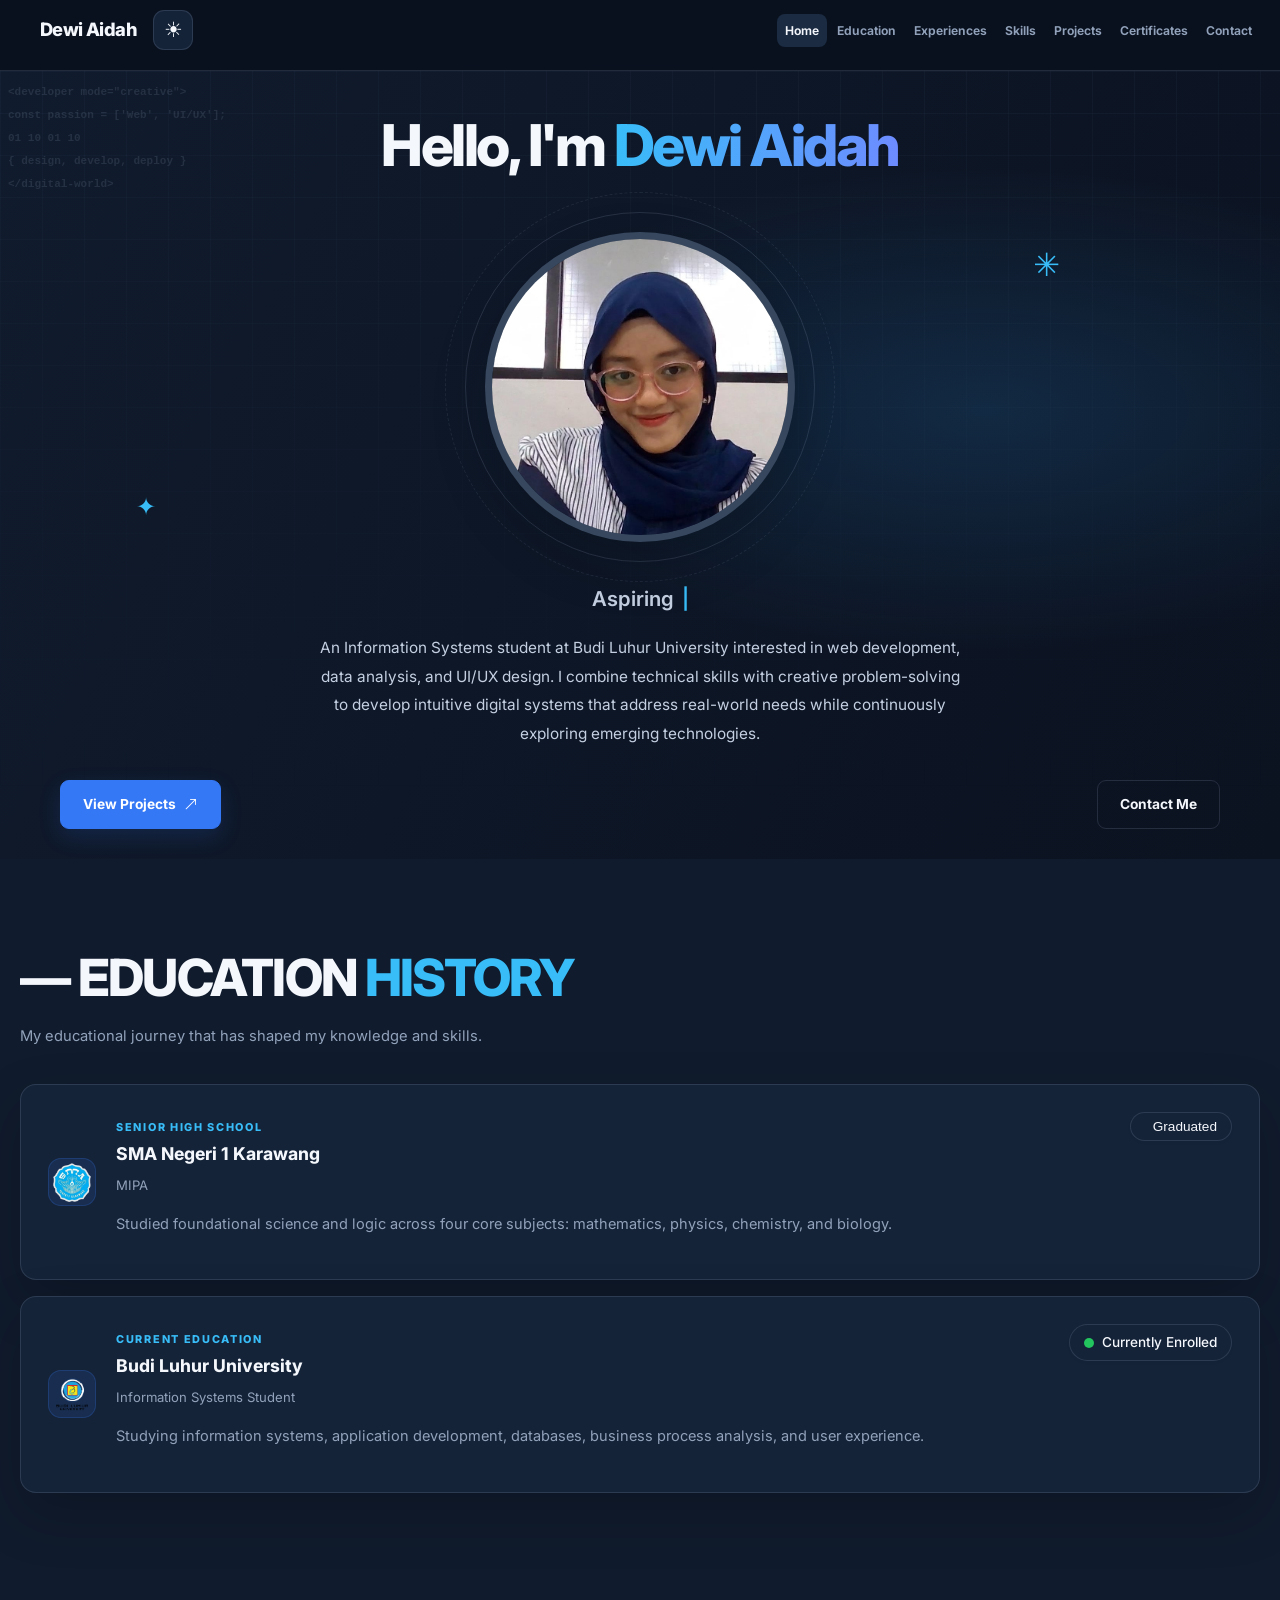
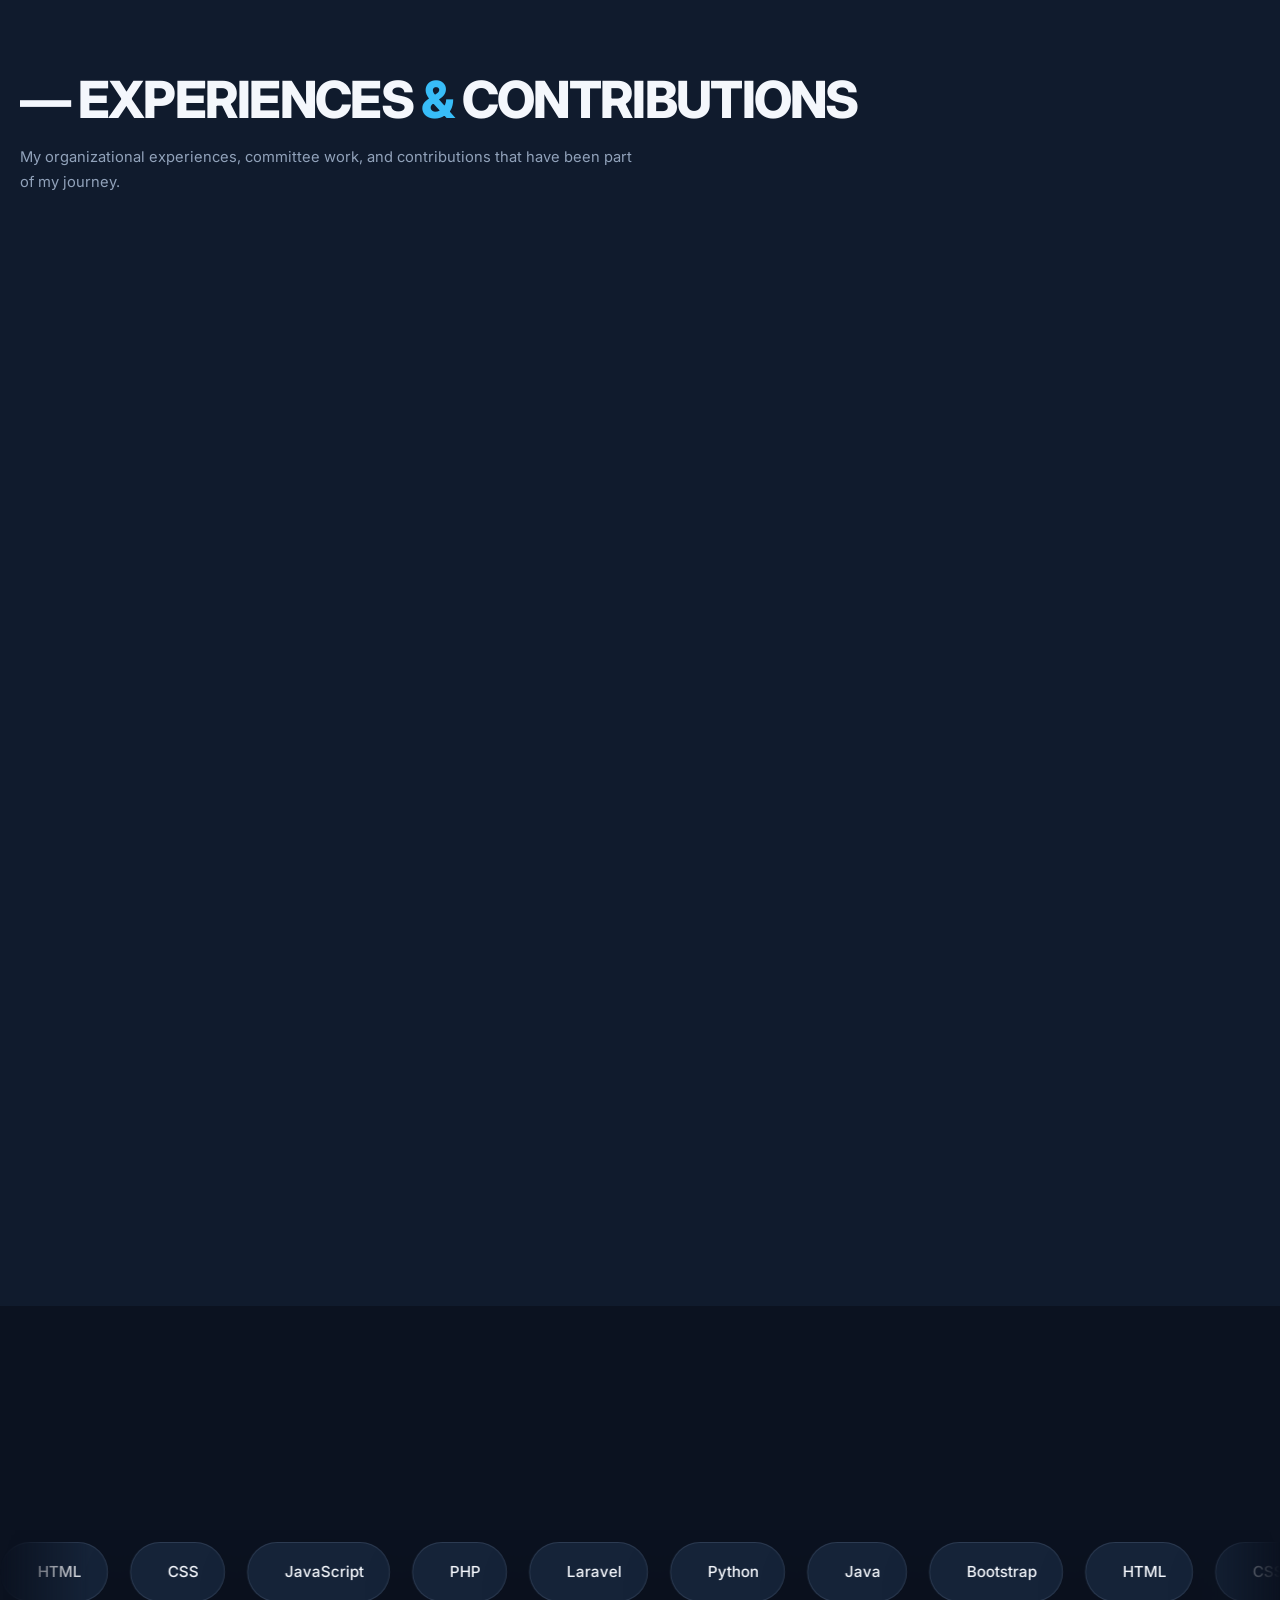
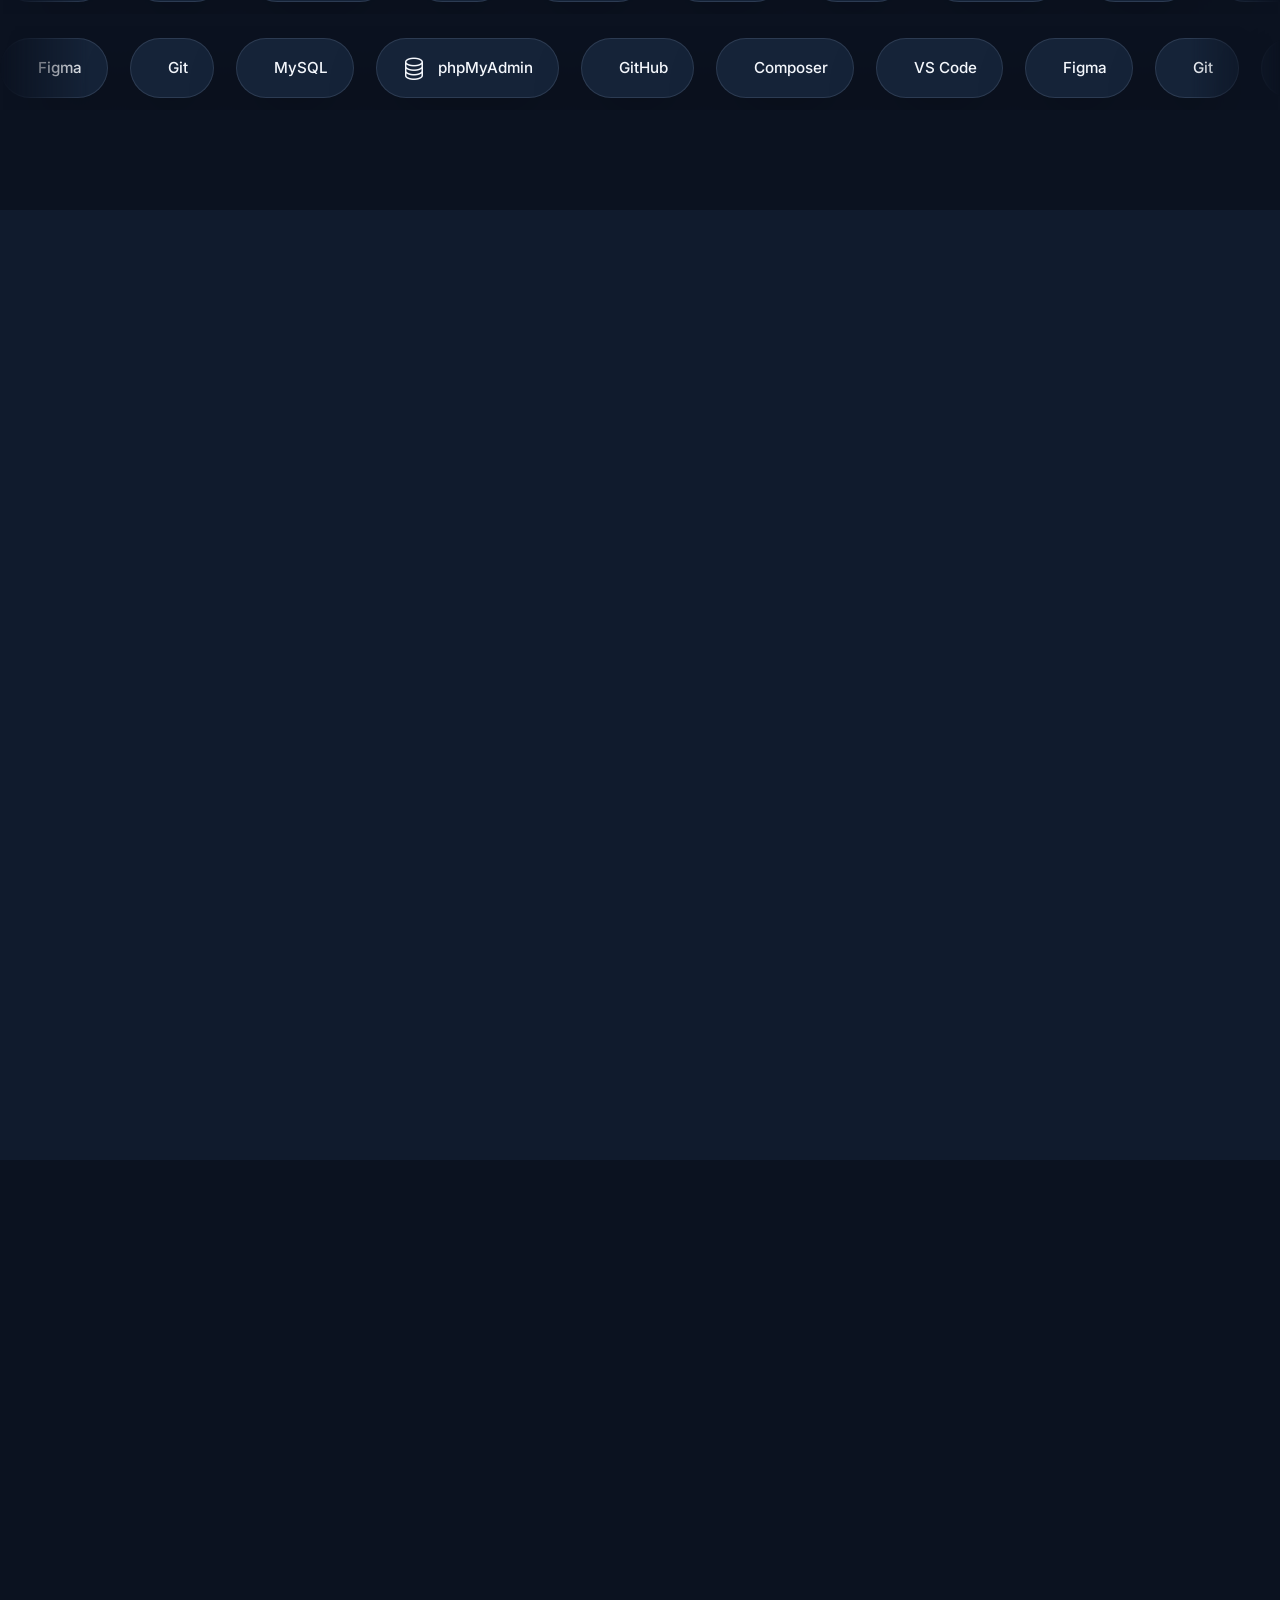
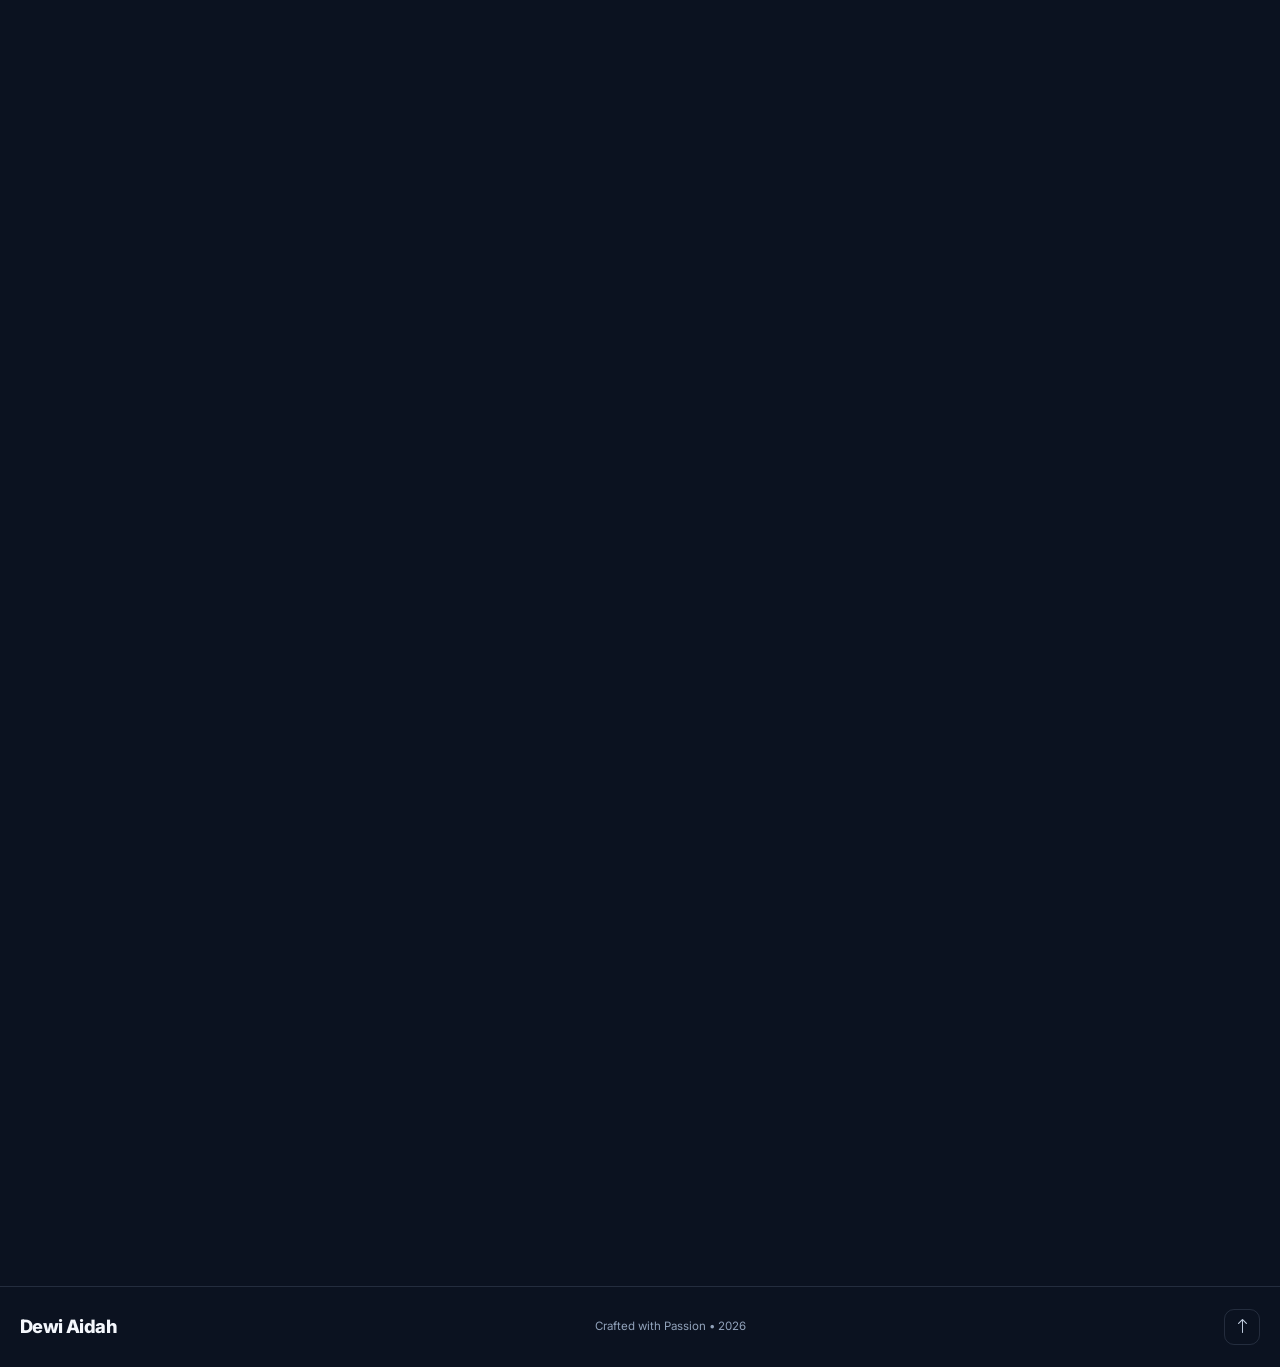
==== commit d04a7310: "fix some contents" ====
--- a/index.html
+++ b/index.html
@@ -71,7 +71,7 @@
           </div>
         </div>
             <h2 class="hero-subtitle"><span id="typedText">Information Systems Student</span><span class="typing-cursor">|</span></h2>
-            <p class="hero-description mx-auto" style="max-width: 650px;">Information Systems student at Budi Luhur University with a passion for web development, UI/UX design, and leveraging technology to create beneficial digital solutions.</p>
+            <p class="hero-description mx-auto" style="max-width: 650px;">An Information Systems student at Budi Luhur University interested in web development, data analysis, and UI/UX design. I combine technical skills with creative problem-solving to develop intuitive digital systems that address real-world needs while continuously exploring emerging technologies.</p>
             <div class="hero-buttons">
               <a href="#projects" class="btn btn-primary-custom">View Projects<i class="bi bi-arrow-up-right"></i></a>
               <a href="#contact" class="btn btn-outline-custom">Contact Me</a>
@@ -127,8 +127,7 @@
     <div class="section-heading reveal">
       <h2>— EXPERIENCES <span>& </span>CONTRIBUTIONS</h2>
          <p class="section-intro">
-        My organizational experiences, committee work, and contributions
-        that have been part of my journey.
+        My organizational experiences, committee work, and contributions that have been part of my journey.
       </p>
     </div>
     <!-- GRID CARD ORGANISASI -->
@@ -145,9 +144,9 @@
           <span class="eyebrow">
             WORK EXPERIENCE
           </span>
-          <h3>Laboratorium Komputer ICT Terpadu</h3>
+          <h3>ICT Laboratory Assistant</h3>
           <p class="organization-role">
-            ICT Laboratory Assistant · 2025 - Now
+            Laboratorium Komputer ICT Terpadu · 2025 - Present
           </p>
           <p class="organization-description">
             Managed labotary operations and IT infrastructure maintenance, supported practical sessions and tutoring, and contributed to laboratory programs.</p>
@@ -163,14 +162,14 @@
         </div>
         <div class="organization-card-body">
           <span class="eyebrow">
-            CAMPUS ACTIVITY
+            EDUCATION PROJECT
           </span>
-          <h3>Project of Aplikasi Wawasan Kebudiluhuran</h3>
+          <h3>Gamifying Environmental Education Through Interactive Learning</h3>
           <p class="organization-role">
-            Presenter · 2026
+            Project Presenter · 2026
           </p>
           <p class="organization-description">
-            Interactive educational project based on gamification that encourages elementary school students to learn about waste management and recycling through fun and educational activities.
+            Presented a gamified educational project designed to introduce elementary school students to waste sorting and recycling through engaging, interactive learning experiences.
           </p>
         </div>
       </article>
@@ -400,22 +399,22 @@
 
             <span class="project-index">01</span>
           </div>
-
           <div class="project-info">
             <h3>Makeup Artist Booking System</h3>
-
             <p>
-             A makeup artist booking system with features for reservations, order management, and service information.
+             A web-based booking system developed to streamline makeup appointment reservations and service management. The platform integrates booking, order management, and service information to create a more organized and convenient experience for both customers and makeup artists.
             </p>
 
 <div class="project-tags">
   <span>Laravel 13</span>
   <span>PHP</span>
   <span>MySQL</span>
-  <span>HTML5 & CSS3</span>
-  <span>Bootstrap 5</span>
-  <span>RESTful API</span>
-  <span>Git Version Control</span>
+  <span>HTML5</span>
+  <span>CSS3</span>
+  <span>JavaScript</span>
+  <span>Tailwind CSS 4</span>
+  <span>API Integration</span>
+  <span>Git & GitHub</span>
 </div>
 
 <a
@@ -486,9 +485,9 @@
           </div>
 
           <div class="project-info">
-            <h3>SELATAN</h3>
+            <h3>SELATAN — UX Design Project for GEMASTIK</h3>
             <p>
-              E-Reporting System for Violence Against Women and Children.
+              Designed the user experience of SELATAN, an e-reporting application aimed at facilitating violence reporting and support for women and children, as part of the GEMASTIK competition.
             </p>
 
             <div class="project-tags">
@@ -766,21 +765,21 @@
   <div class="container">
     <div class="contact-panel reveal">
       <div class="contact-glow"></div>
-      <p class="section-index">CONTACT</p>
-      <h2 class="contact-title">Contact Me</h2>
+      <p class="section-index">CONTACT ME</p>
+      <h2 class="contact-title">Your Next Hello</h2>
       <p class="contact-text">
-        Open to exchanging ideas, learning together, and collaborating on meaningful projects.
+        Have an idea, an opportunity, or simply something worth discussing? I'd be glad to hear from you.
       </p>
 <div class="contact-socials">
   <a href="mailto:dewiaidah48@gmail.com">
     <i class="bi bi-envelope-fill"></i>
     <span>Email</span>
   </a>
-  <a href="https://www.linkedin.com/in/dewiaidah/" target="_blank" rel="noopener noreferrer">
+  <a href="https://www.linkedin.com/in/dewi-aidah-886807369?utm_source=share_via&utm_content=profile&utm_medium=member_android" target="_blank" rel="noopener noreferrer">
     <i class="bi bi-linkedin"></i>
     <span>LinkedIn</span>
   </a>
-  <a href="https://github.com/dewiaidah" target="_blank" rel="noopener noreferrer">
+  <a href="https://github.com/dewaidah15" target="_blank" rel="noopener noreferrer">
     <i class="bi bi-github"></i>
     <span>GitHub</span>
   </a>
--- a/style.css
+++ b/style.css
@@ -149,18 +149,13 @@
 .contact-glow { position: absolute; top: -170px; right: -70px; width: 350px; height: 350px; border-radius: 50%; background: var(--hero-glow); filter: blur(20px); pointer-events: none; }
 .contact-panel > *:not(.contact-glow) { position: relative; z-index: 1; }
 /* Label KONTAK */
-
 .contact-panel .section-index { margin-bottom: 15px; text-align: center; }
 /* Judul Hubungi Saya */
-
 .contact-panel h2 { margin: 0 0 16px; font-size: clamp(2rem, 4vw, 3rem); line-height: 1.2; font-weight: 800; letter-spacing: -1.5px; text-align: center; color: var(--text); }
 /* Deskripsi kontak */
-
 .contact-text { max-width: 550px; margin: 0 auto 30px; color: var(--muted); font-size: .91rem; line-height: 1.85; text-align: center; }
 /* Baris kontak */
-
 .contact-socials { display: flex; align-items: center; justify-content: space-evenly; flex-wrap: wrap; gap: 20px 30px; width: 100%; margin-top: 30px; padding-top: 25px; border-top: 1px solid var(--line); }
-
 /* Link kontak yang menandakan elemen dapat diklik */
 .contact-socials a {
     display: inline-flex;
@@ -168,15 +163,14 @@
     justify-content: center;
     gap: 9px;
     color: var(--accent-bright);
-    font-size: .99rem;
+    font-size: 1.35rem;
     font-weight: 600;
     white-space: nowrap;
     transition: color var(--transition), transform var(--transition);
 }
-
 .contact-socials a i {
     display: inline-block;
-    font-size: 1.5rem;
+    font-size: 2rem;
     line-height: 1;
     font-style: normal;
     flex-shrink: 0;
@@ -695,10 +689,8 @@
 .project-showcase > [class*="col-"] { width: auto; max-width: none; padding: 0; min-width: 0; }
 .project-tile { border-radius: 22px; }
 .project-visual img { max-width: 100%; }
-
 @media (max-width: 991.98px) {.container { width: calc(100% - 20px); }
 .project-showcase { grid-template-columns: repeat(2, minmax(0, 1fr)); gap: 20px; }
-
 }
 
 @media (max-width: 575.98px) {.container { width: calc(100% - 20px); }
@@ -709,12 +701,10 @@
 /* =====================================
    SCROLL-LINKED REVEAL
 ===================================== */
-
 .scroll-reveal {
     opacity: 0;
     transform: translateY(70px);
 }
-
 /* Gerakan mengikuti posisi scroll */
 @supports (animation-timeline: view()) {
     .scroll-reveal:not(.is-revealed) {
@@ -726,7 +716,6 @@
         animation-range: entry 0% entry 100%;
     }
 }
-
 @keyframes revealFromBottom {
     from {
         opacity: 0;
